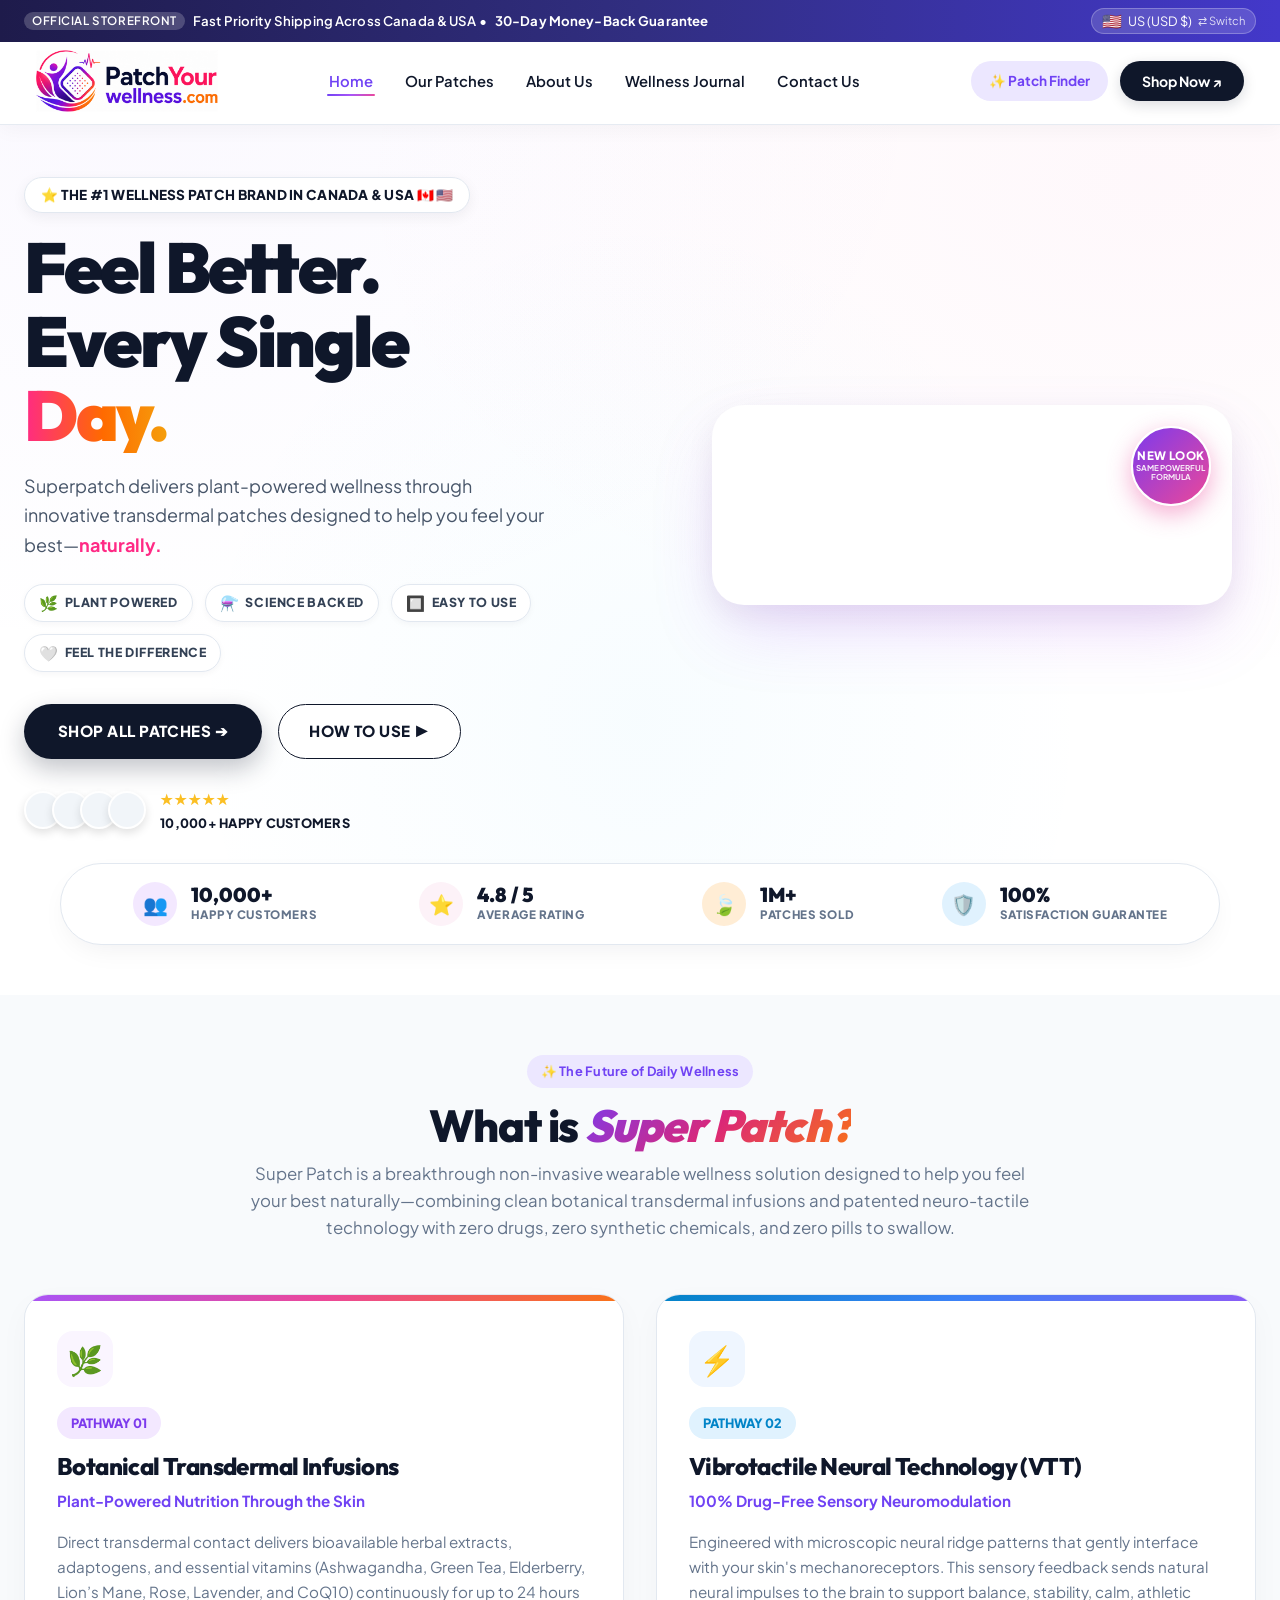
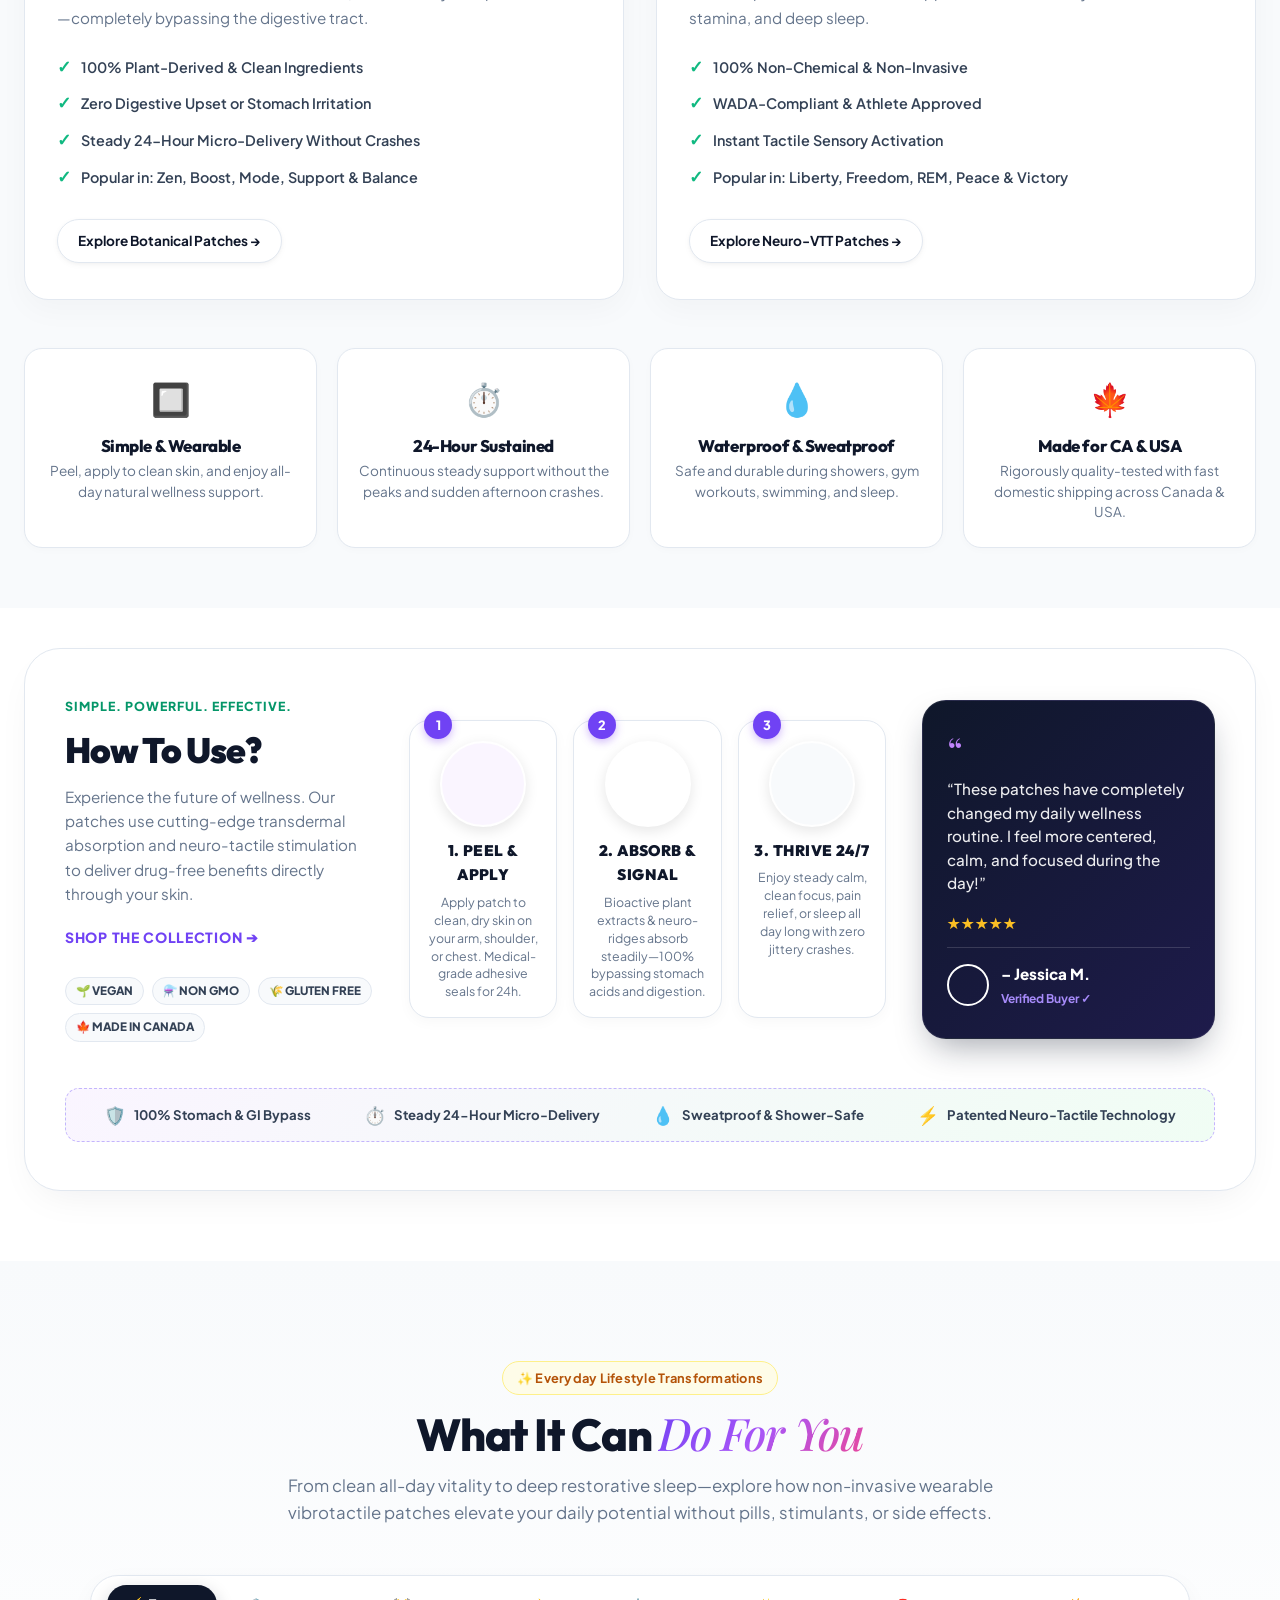
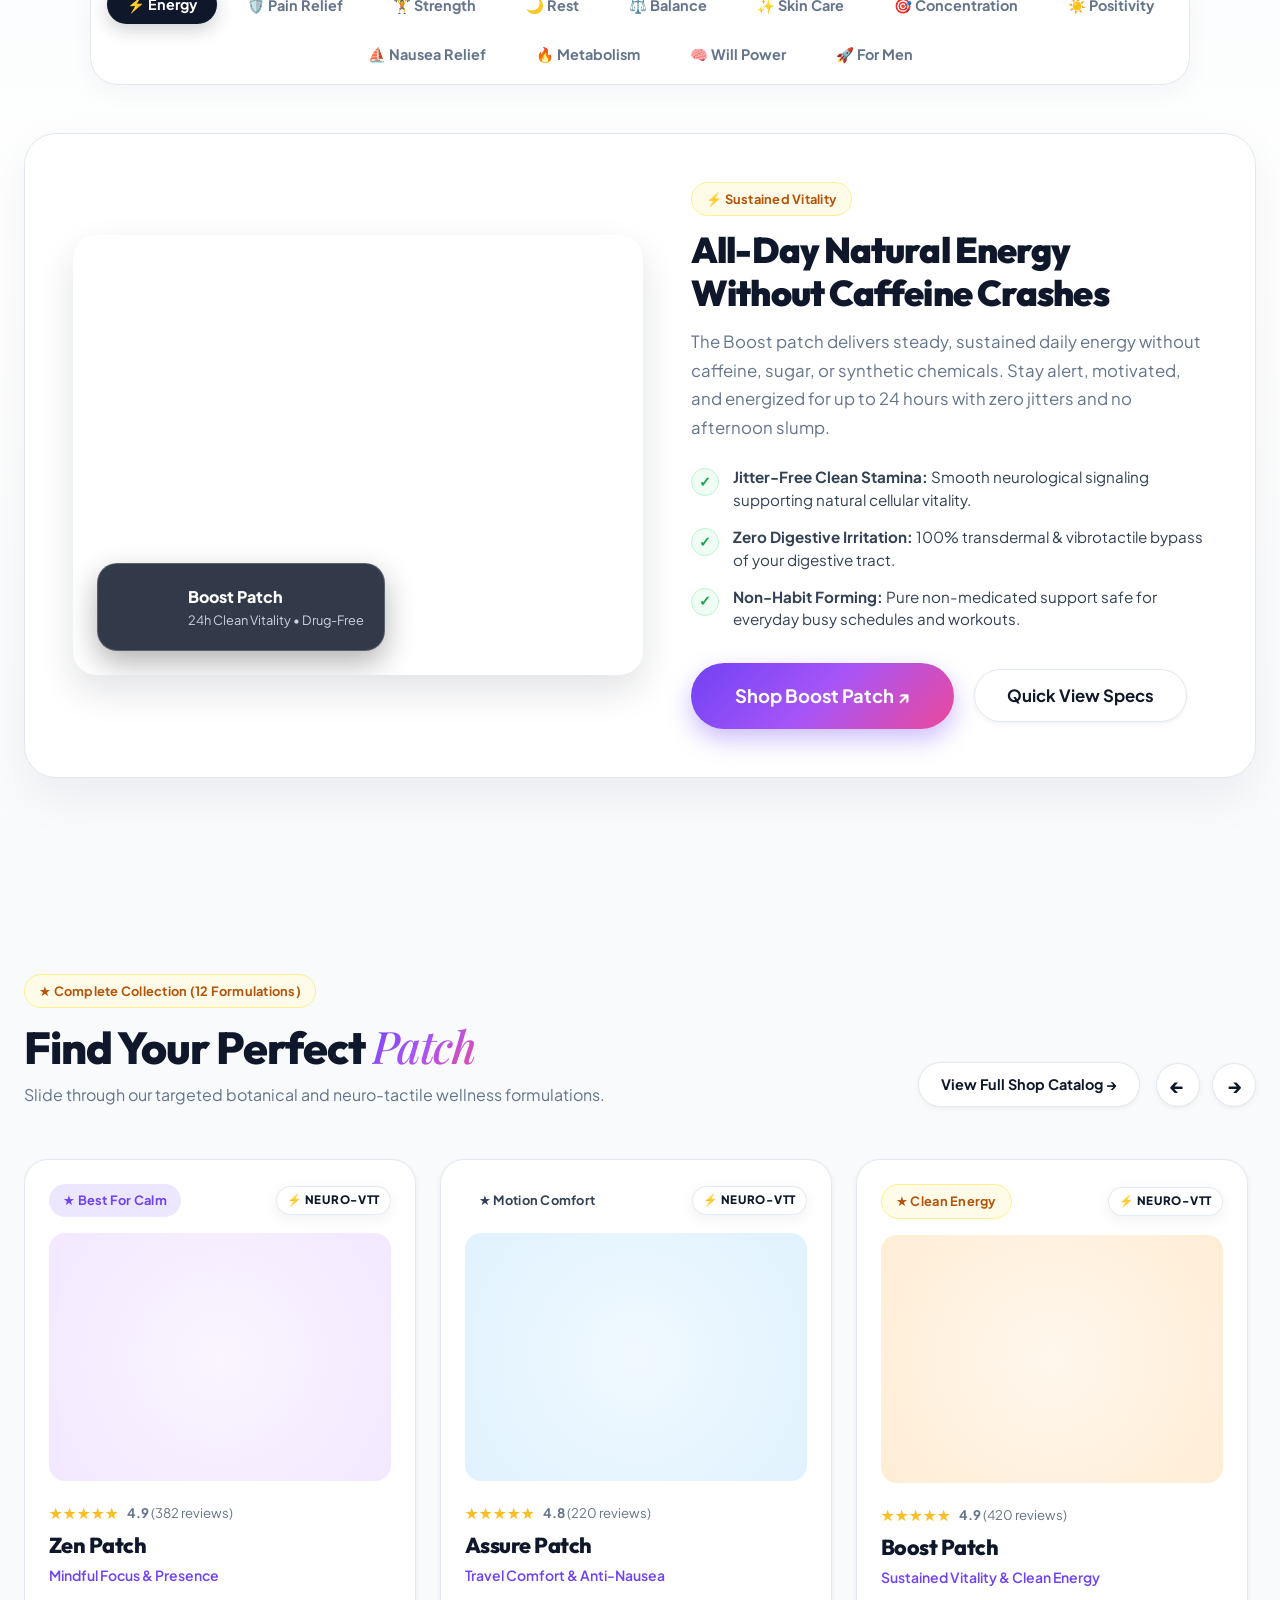
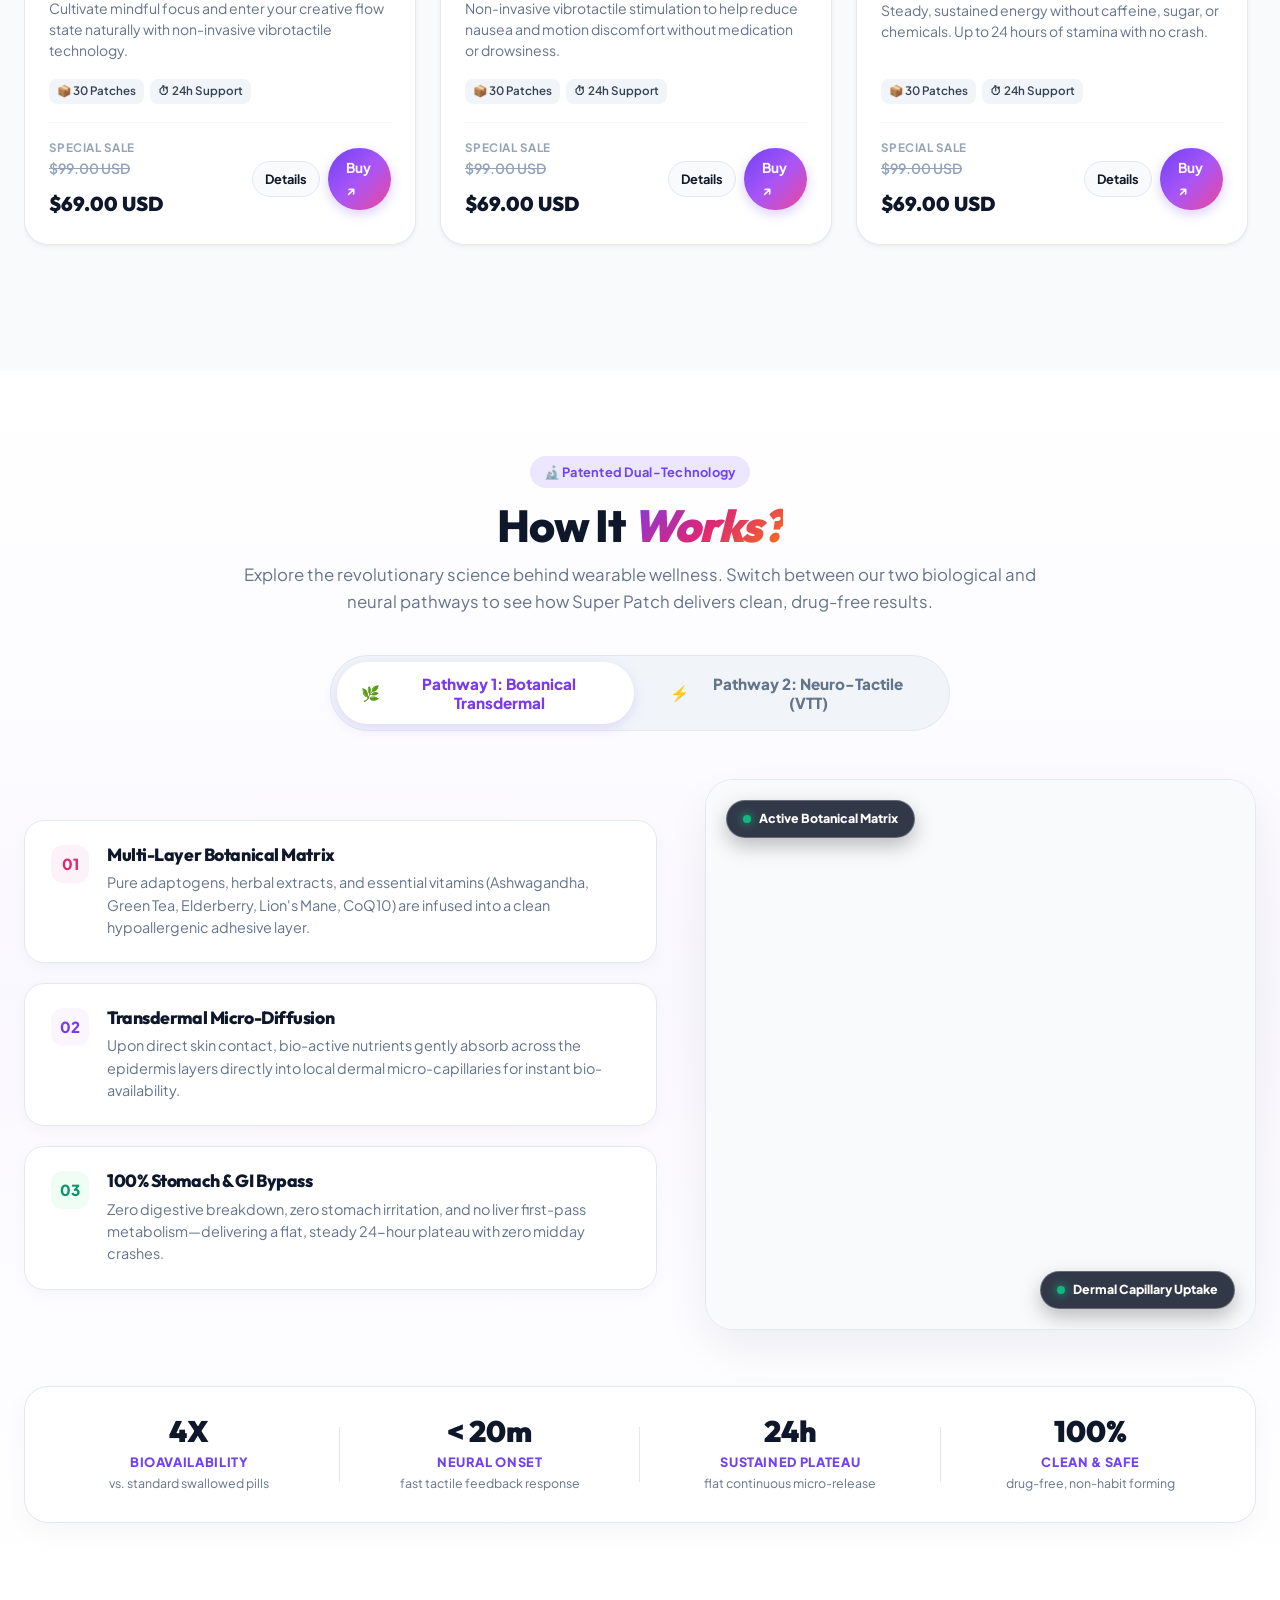
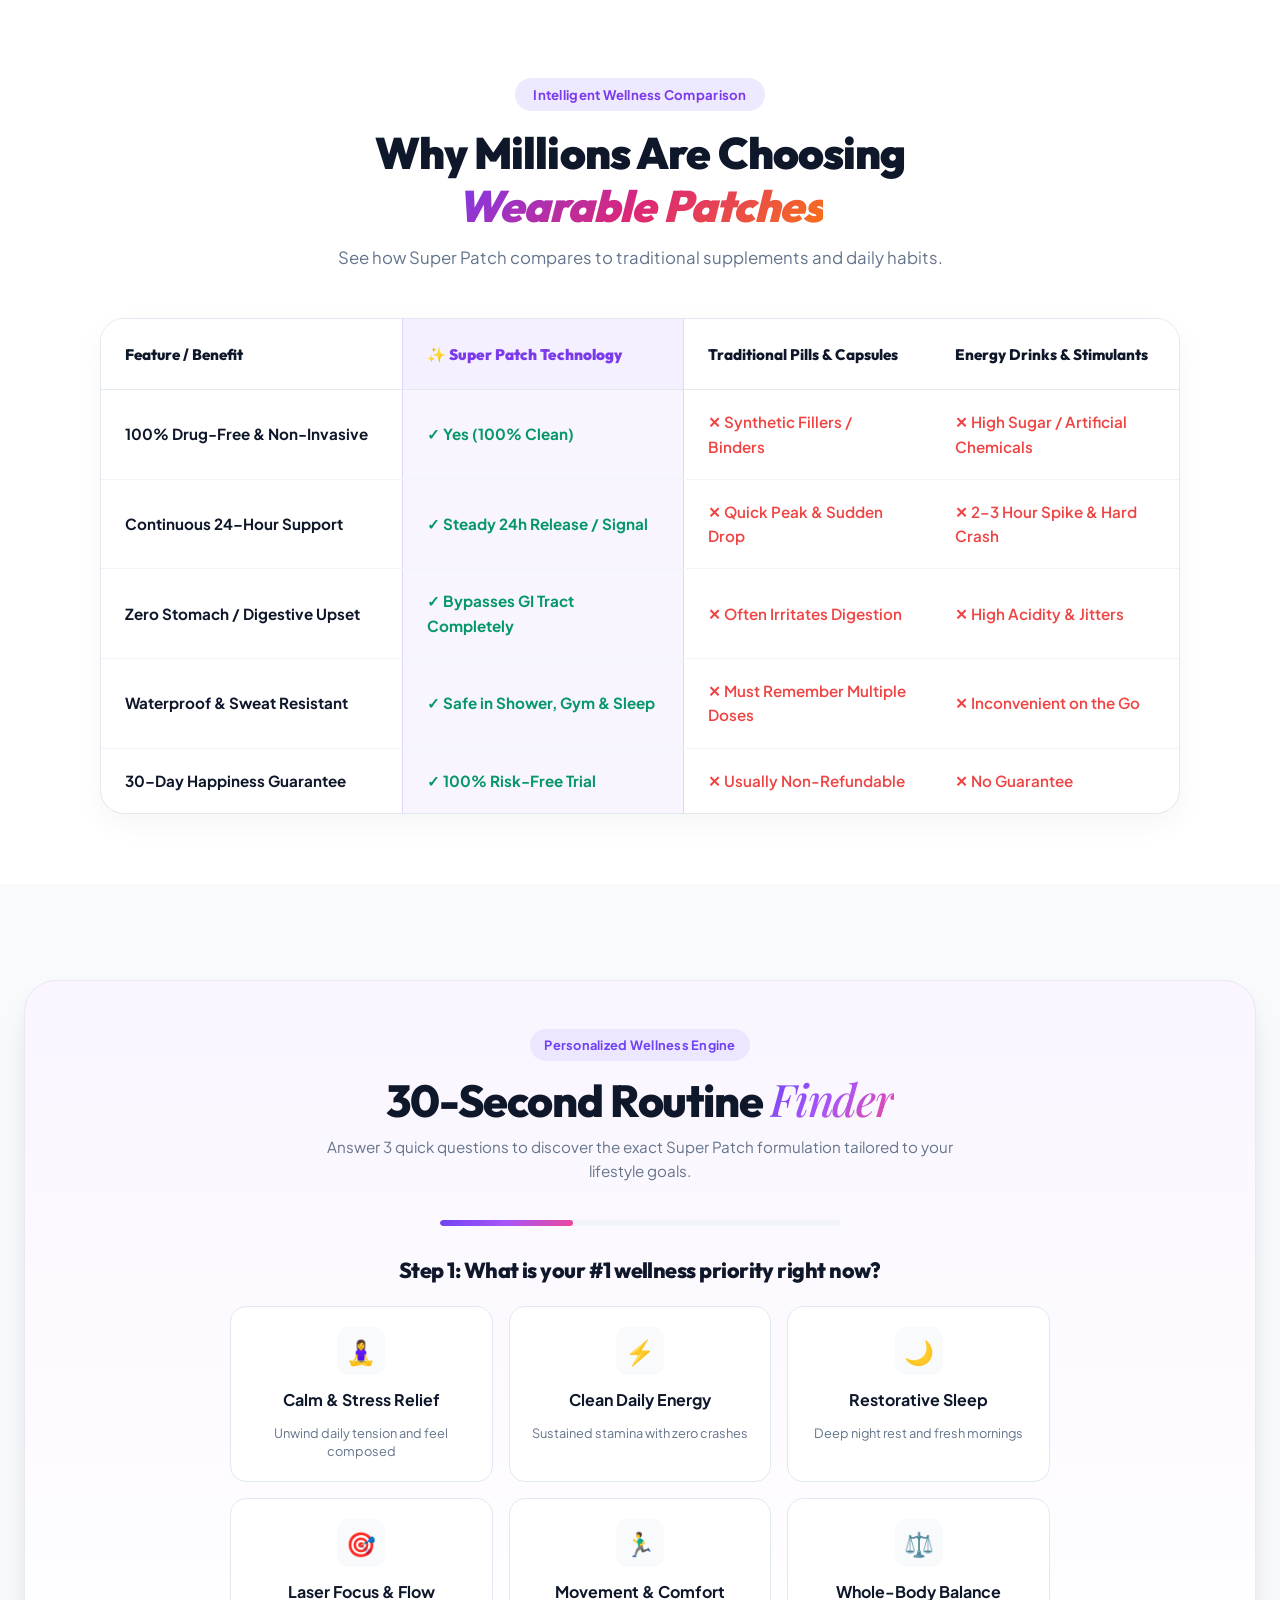
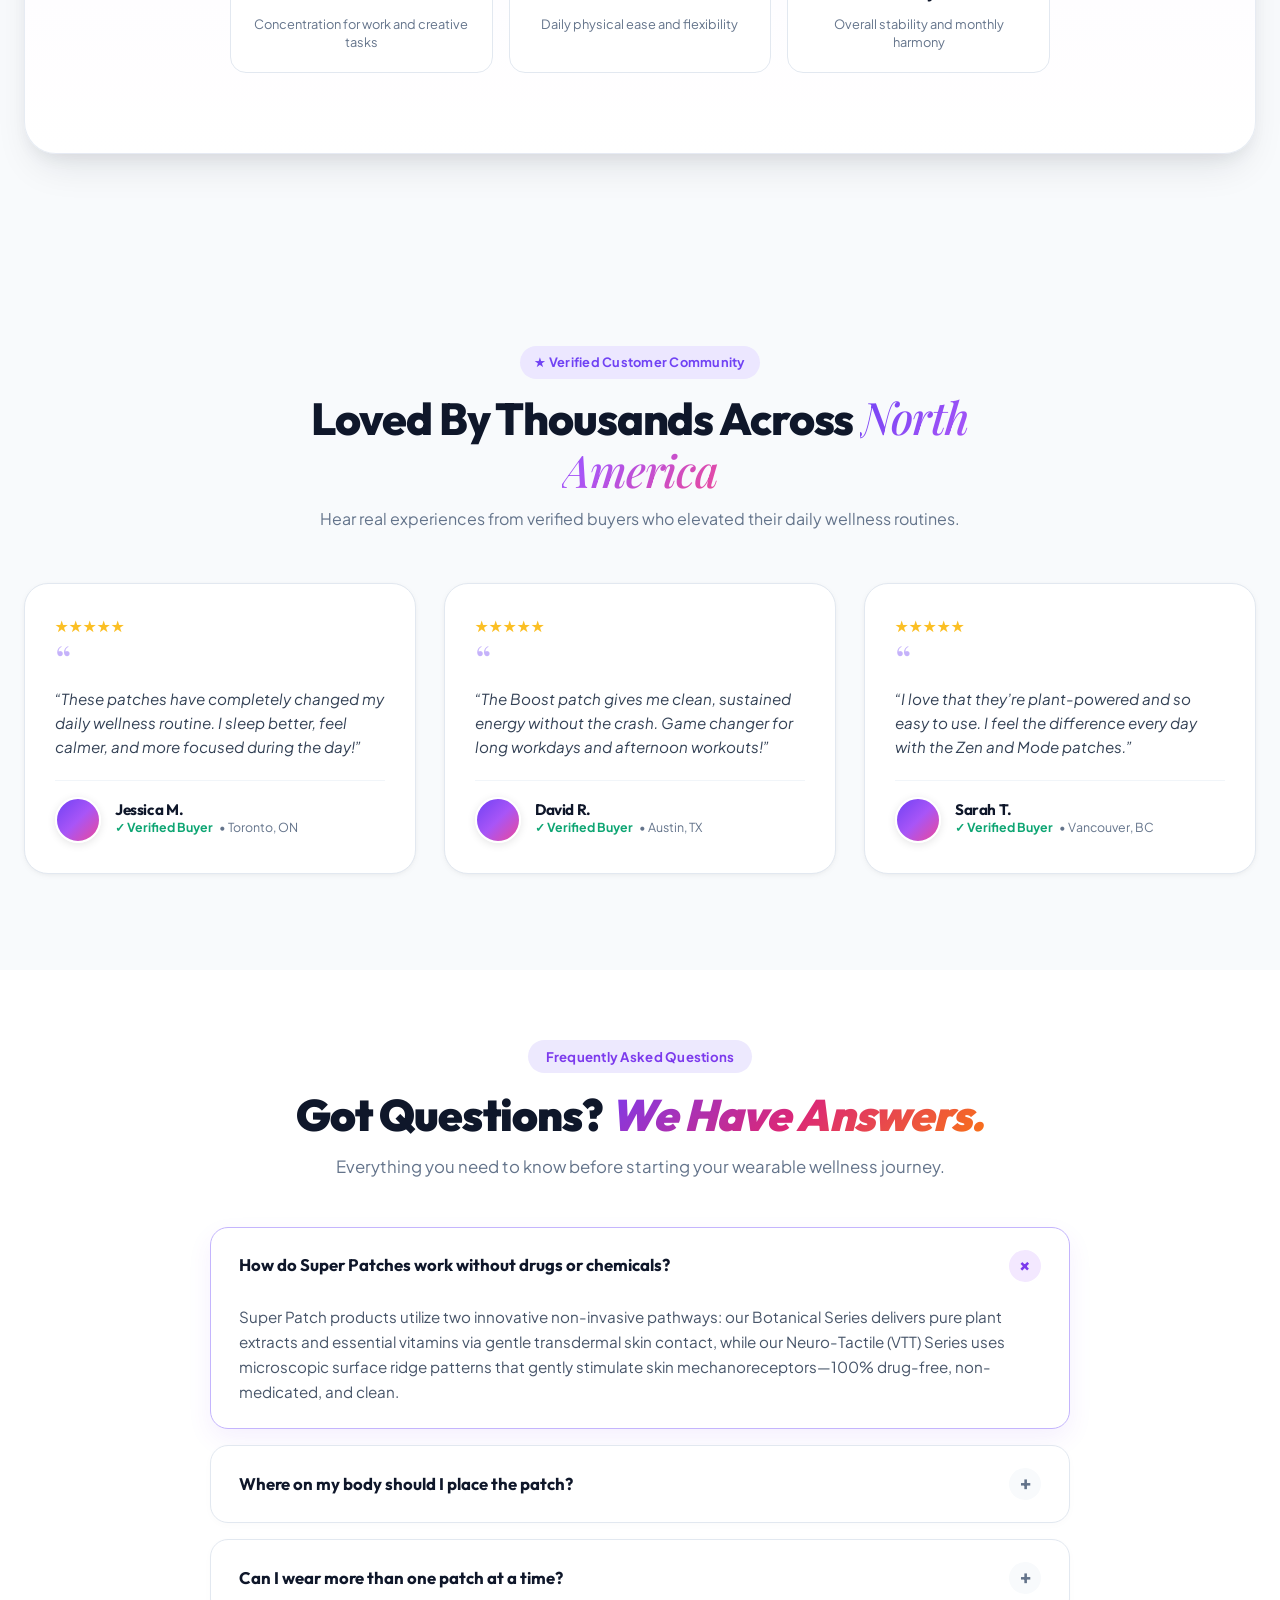
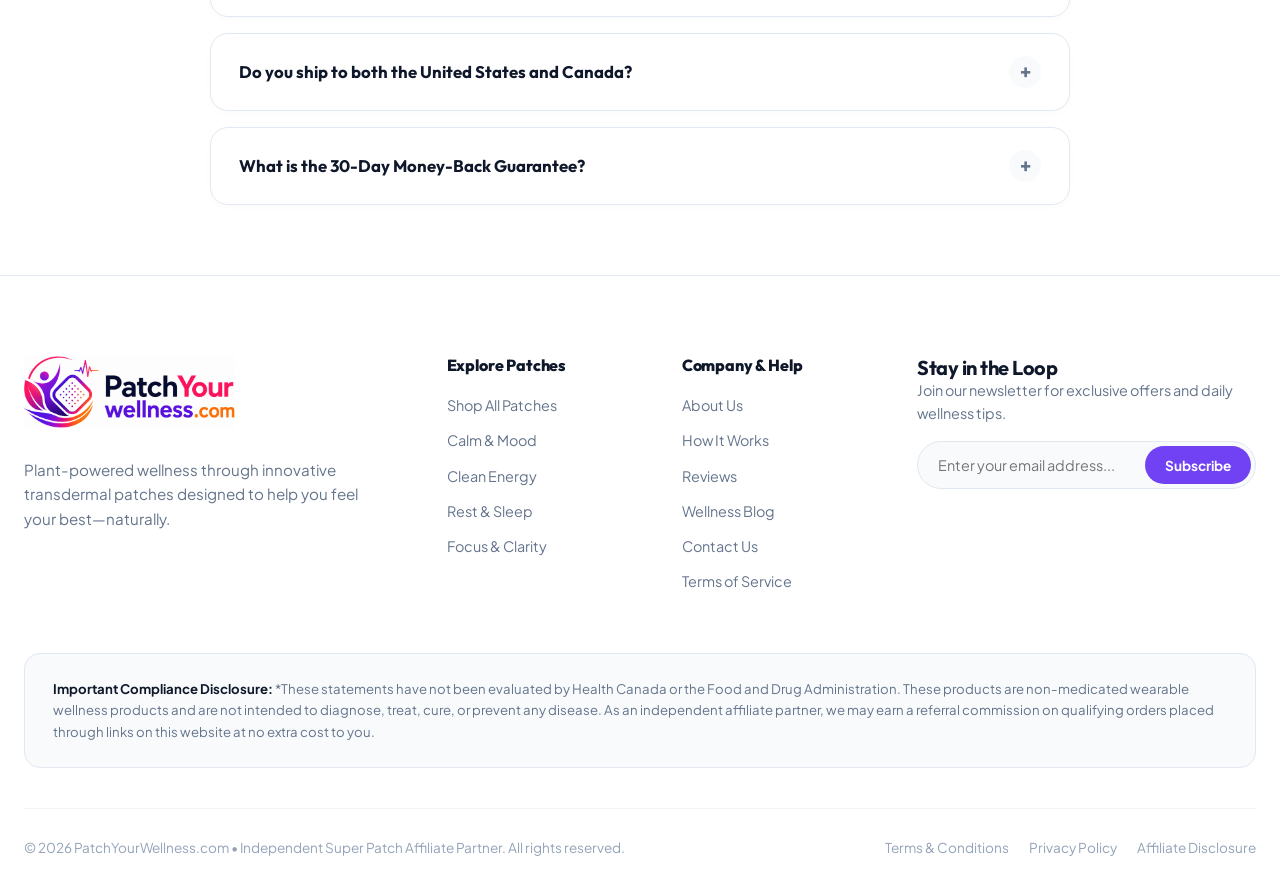
==== index.html @ caa1bd24 "Initial commit: PatchYourWellness.com storefront and pages" ====
<!DOCTYPE html>
<html lang="en">
<head>
  <meta charset="UTF-8">
  <meta name="viewport" content="width=device-width, initial-scale=1.0">
  <title>PatchYourWellness.com | Non-Invasive Wearable Wellness Patches (USA & Canada)</title>
  <meta name="description" content="Discover 100% drug-free, vibrotactile wearable wellness patches designed for natural calm, focus, restorative sleep, pain comfort, balance, and clean energy. Fast shipping across Canada & the USA.">
  <meta name="keywords" content="PatchYourWellness, Super Patch, wearable wellness patches, vibrotactile technology, non-invasive wellness, clean energy patches, sleep patches, stress relief patches, USA Canada wellness">
  <meta name="robots" content="index, follow, max-image-preview:large, max-snippet:-1, max-video-preview:-1">
  <link rel="canonical" href="https://patchyourwellness.com/">

  <!-- Open Graph / Facebook -->
  <meta property="og:locale" content="en_US">
  <meta property="og:type" content="website">
  <meta property="og:title" content="PatchYourWellness.com | Non-Invasive Wearable Wellness Patches">
  <meta property="og:description" content="Discover 100% drug-free, vibrotactile wearable wellness patches designed for natural calm, focus, restorative sleep, pain comfort, balance, and clean energy.">
  <meta property="og:url" content="https://patchyourwellness.com/">
  <meta property="og:site_name" content="PatchYourWellness.com">
  <meta property="og:image" content="https://patchyourwellness.com/images/hero-zen-patch.jpg">
  <meta property="og:image:width" content="1200">
  <meta property="og:image:height" content="630">
  <meta property="og:image:alt" content="PatchYourWellness.com Wearable Wellness Innovation">

  <!-- Twitter Card -->
  <meta name="twitter:card" content="summary_large_image">
  <meta name="twitter:title" content="PatchYourWellness.com | Clean Wearable Wellness Solutions">
  <meta name="twitter:description" content="Experience drug-free, non-invasive vibrotactile wellness patches for calm, focus, sleep, stamina, and whole-body balance.">
  <meta name="twitter:image" content="https://patchyourwellness.com/images/hero-zen-patch.jpg">

  <!-- Schema.org JSON-LD Structured Data -->
  <script type="application/ld+json">
  {
    "@context": "https://schema.org",
    "@graph": [
      {
        "@type": "Organization",
        "@id": "https://patchyourwellness.com/#organization",
        "name": "PatchYourWellness.com",
        "url": "https://patchyourwellness.com/",
        "logo": "https://patchyourwellness.com/images/logo.png",
        "description": "Authorized independent affiliate platform providing 100% drug-free, non-invasive wearable wellness patch technology across the USA and Canada.",
        "contactPoint": {
          "@type": "ContactPoint",
          "email": "ehabshalayel@gmail.com",
          "contactType": "Customer Support",
          "areaServed": ["US", "CA"],
          "availableLanguage": "English"
        }
      },
      {
        "@type": "WebSite",
        "@id": "https://patchyourwellness.com/#website",
        "url": "https://patchyourwellness.com/",
        "name": "PatchYourWellness.com",
        "publisher": {
          "@id": "https://patchyourwellness.com/#organization"
        },
        "description": "Non-invasive vibrotactile wearable wellness solutions for daily energy, focus, sleep, and physical comfort."
      }
    ]
  }
  </script>

  <!-- Google Fonts Preconnect & Optimized Loading -->
  <link rel="preconnect" href="https://fonts.googleapis.com">
  <link rel="preconnect" href="https://fonts.gstatic.com" crossorigin>
  <link rel="stylesheet" href="https://fonts.googleapis.com/css2?family=Outfit:wght@300;400;500;600;700;800;900&family=Plus+Jakarta+Sans:ital,wght@0,300;0,400;0,500;0,600;0,700;0,800;1,400;1,500&family=Playfair+Display:ital,wght@0,600;1,500;1,600&display=swap">

  <!-- Preload Critical LCP Assets -->
  <link rel="preload" as="image" href="images/hero-zen-patch.jpg" fetchpriority="high">
  <link rel="preload" as="image" href="images/logo.png">

  <!-- Stylesheets -->
  <link rel="stylesheet" href="css/main.css">
  <link rel="stylesheet" href="css/components.css">
  <link rel="stylesheet" href="css/pages.css">

  <!-- Favicon & App Icons -->
  <link rel="icon" type="image/png" sizes="32x32" href="favicon-32x32.png">
  <link rel="icon" type="image/png" sizes="512x512" href="favicon.png">
  <link rel="apple-touch-icon" sizes="180x180" href="apple-touch-icon.png">
  <link rel="shortcut icon" href="favicon.ico">
</head>
<body>

  <!-- Top Announcement & Region Currency Bar -->
  <div class="top-bar">
    <div class="container top-bar-inner">
      <div class="top-bar-message">
        <span class="top-bar-badge">Official Storefront</span>
        <span class="top-bar-desktop-text">Fast Priority Shipping Across Canada & USA • </span>
        <span class="top-bar-guarantee-text">30-Day Money-Back Guarantee</span>
      </div>
      <div class="top-bar-controls">
        <button class="region-currency-toggle" title="Switch between USA (USD) and Canada (CAD)">
          <span class="region-flag">🇺🇸</span>
          <span class="region-text">US (USD $)</span>
          <span style="font-size: 0.7rem; opacity: 0.8;">⇄ Switch</span>
        </button>
      </div>
    </div>
  </div>

  <!-- Main Site Navigation Header -->
  <header class="site-header">
    <div class="container">
      <div class="nav-container">
        <a href="/" class="brand-logo" aria-label="PatchYourWellness Home">
          <img src="images/logo.png" alt="PatchYourWellness.com" class="brand-logo-img">
        </a>

        <nav class="nav-menu">
          <a href="/" class="nav-link active">Home</a>
          <a href="shop.html" class="nav-link">Our Patches</a>
          <a href="about.html" class="nav-link">About Us</a>
          <a href="blog.html" class="nav-link">Wellness Journal</a>
          <a href="contact.html" class="nav-link">Contact Us</a>
        </nav>

        <div class="nav-actions">
          <a href="#routine-finder" class="btn-quiz-shortcut">✨ Patch Finder</a>
          <a href="https://ca.superpatch.com/?rsu=zenwellness" target="_blank" rel="noopener noreferrer" class="btn-nav-cta">Shop Now ↗</a>
          <button class="mobile-toggle" aria-label="Open mobile menu">☰</button>
        </div>
      </div>
    </div>
  </header>

  <!-- Mobile Navigation Overlay -->
  <div class="mobile-menu">
    <div class="mobile-menu-header">
      <a href="/" class="brand-logo" aria-label="PatchYourWellness Home">
        <img src="images/logo.png" alt="PatchYourWellness.com" class="brand-logo-img">
      </a>
      <button class="mobile-menu-close" style="background:none; font-size:1.8rem; cursor:pointer;">✕</button>
    </div>
    <div class="mobile-nav-links">
      <a href="/">Home</a>
      <a href="shop.html">Our Patches</a>
      <a href="about.html">About Us</a>
      <a href="blog.html">Wellness Journal</a>
      <a href="contact.html">Contact Us</a>
      <a href="#routine-finder" class="mobile-patch-finder-link">✨ Patch Finder</a>
    </div>
    <a href="https://ca.superpatch.com/?rsu=zenwellness" target="_blank" rel="noopener noreferrer" class="btn btn-primary" style="width:100%; margin-top:auto;">
      Visit Official Store ↗
    </a>
  </div>

  <!-- Hero Section (Matching Master Inspiration Layout) -->
  <section class="section-hero" style="padding-top: 135px; padding-bottom: 50px;">
    <div class="container">
      <div class="hero-wrapper-inspiration">
        
        <!-- Left Hero Content Column -->
        <div class="hero-left-content">
          <div class="hero-flag-badge">
            <span>⭐ THE #1 WELLNESS PATCH BRAND IN CANADA & USA 🇨🇦 🇺🇸</span>
          </div>

          <h1 class="hero-title-inspiration">
            Feel Better.<br>
            Every Single<br>
            <span class="hero-title-day">Day.</span>
          </h1>

          <p class="hero-subtitle-inspiration">
            Superpatch delivers plant-powered wellness through innovative transdermal patches designed to help you feel your best—<span class="highlight-naturally">naturally.</span>
          </p>

          <!-- 4 Feature Pills Row -->
          <div class="hero-feature-pills-row">
            <div class="hero-feature-pill">
              <span class="hero-feature-pill-icon">🌿</span> Plant Powered
            </div>
            <div class="hero-feature-pill">
              <span class="hero-feature-pill-icon">⚗️</span> Science Backed
            </div>
            <div class="hero-feature-pill">
              <span class="hero-feature-pill-icon">🔲</span> Easy to Use
            </div>
            <div class="hero-feature-pill">
              <span class="hero-feature-pill-icon">🤍</span> Feel the Difference
            </div>
          </div>

          <!-- Hero Buttons -->
          <div class="hero-btn-row">
            <a href="https://ca.superpatch.com/?rsu=zenwellness" target="_blank" rel="noopener noreferrer" class="btn-hero-black">
              SHOP ALL PATCHES ➔
            </a>
            <a href="#how-it-works" class="btn-hero-outline">
              HOW TO USE ▶
            </a>
          </div>

          <!-- Social Proof Rating -->
          <div class="hero-social-proof-row">
            <div class="customer-avatars-group">
              <div class="customer-avatar-circle" title="Verified Customer Review">
                <img src="images/avatars/avatar-1.jpg" alt="Verified Customer">
              </div>
              <div class="customer-avatar-circle" title="Verified Customer Review">
                <img src="images/avatars/avatar-2.jpg" alt="Verified Customer">
              </div>
              <div class="customer-avatar-circle" title="Verified Customer Review">
                <img src="images/avatars/avatar-3.jpg" alt="Verified Customer">
              </div>
              <div class="customer-avatar-circle" title="Verified Customer Review">
                <img src="images/avatars/avatar-4.jpg" alt="Verified Customer">
              </div>
            </div>
            <div style="display: flex; flex-direction: column; gap: 2px;">
              <div class="star-rating" style="font-size: 0.95rem;">★★★★★</div>
              <span class="hero-rating-text">10,000+ HAPPY CUSTOMERS</span>
            </div>
          </div>
        </div>

        <!-- Right Hero 3D Photography Showcase -->
        <div class="hero-right-stage">
          <div class="hero-stage-backdrop">
            <div class="badge-new-look">
              <span class="badge-new-look-title">NEW LOOK</span>
              <span class="badge-new-look-sub">SAME POWERFUL FORMULA</span>
            </div>
            <img src="images/hero-zen-patch.jpg" alt="Super Patch Zen Mood Botanical Wellness Patch" class="hero-product-img" loading="eager">
          </div>
        </div>

      </div>

      <!-- 4-Pill Metrics Bar -->
      <div class="metrics-bar-inspiration">
        <div class="metric-card-box">
          <div class="metric-circle-icon" style="background: #f3e8ff; color: #9333ea;">👥</div>
          <div class="metric-details-text">
            <span class="metric-details-val">10,000+</span>
            <span class="metric-details-lbl">Happy Customers</span>
          </div>
        </div>

        <div class="metric-card-box">
          <div class="metric-circle-icon" style="background: #fdf2f8; color: #db2777;">⭐</div>
          <div class="metric-details-text">
            <span class="metric-details-val">4.8 / 5</span>
            <span class="metric-details-lbl">Average Rating</span>
          </div>
        </div>

        <div class="metric-card-box">
          <div class="metric-circle-icon" style="background: #ffedd5; color: #ea580c;">🍃</div>
          <div class="metric-details-text">
            <span class="metric-details-val">1M+</span>
            <span class="metric-details-lbl">Patches Sold</span>
          </div>
        </div>

        <div class="metric-card-box">
          <div class="metric-circle-icon" style="background: #e0f2fe; color: #0284c7;">🛡️</div>
          <div class="metric-details-text">
            <span class="metric-details-val">100%</span>
            <span class="metric-details-lbl">Satisfaction Guarantee</span>
          </div>
        </div>
      </div>

    </div>
  </section>

  <!-- Section: What Is Super Patch? -->
  <section class="section" style="background: var(--bg-secondary); padding-top: 60px; padding-bottom: 60px;">
    <div class="container">
      
      <div class="what-superpatch-header">
        <span class="badge badge-purple" style="margin-bottom: 12px;">✨ The Future of Daily Wellness</span>
        <h2>What is <span class="what-heading-accent">Super Patch?</span></h2>
        <p style="color: var(--text-muted); font-size: 1.05rem; margin-top: 10px; line-height: 1.6;">
          Super Patch is a breakthrough non-invasive wearable wellness solution designed to help you feel your best naturally—combining clean botanical transdermal infusions and patented neuro-tactile technology with zero drugs, zero synthetic chemicals, and zero pills to swallow.
        </p>
      </div>

      <!-- 2-Technology Architecture Cards -->
      <div class="what-dual-grid">
        
        <!-- Technology 1: Botanical Series -->
        <div class="what-tech-card" style="--tech-accent-grad: linear-gradient(135deg, #a855f7 0%, #ec4899 50%, #f97316 100%);">
          <div class="what-tech-icon-badge" style="--tech-badge-bg: #faf5ff;">🌿</div>
          <span class="what-pill-tag" style="--pill-bg: #f3e8ff; --pill-color: #7c3aed; margin-bottom: 14px;">PATHWAY 01</span>
          <h3 class="what-tech-title">Botanical Transdermal Infusions</h3>
          <div class="what-tech-sub">Plant-Powered Nutrition Through the Skin</div>
          <p class="what-tech-desc">
            Direct transdermal contact delivers bioavailable herbal extracts, adaptogens, and essential vitamins (Ashwagandha, Green Tea, Elderberry, Lion’s Mane, Rose, Lavender, and CoQ10) continuously for up to 24 hours—completely bypassing the digestive tract.
          </p>
          <div class="what-feature-list">
            <div class="what-feature-item"><span class="what-feature-check">✓</span> 100% Plant-Derived & Clean Ingredients</div>
            <div class="what-feature-item"><span class="what-feature-check">✓</span> Zero Digestive Upset or Stomach Irritation</div>
            <div class="what-feature-item"><span class="what-feature-check">✓</span> Steady 24-Hour Micro-Delivery Without Crashes</div>
            <div class="what-feature-item"><span class="what-feature-check">✓</span> Popular in: Zen, Boost, Mode, Support & Balance</div>
          </div>
          <a href="shop.html" class="btn btn-secondary" style="font-size: 0.85rem; padding: 10px 20px; width: fit-content;">
            Explore Botanical Patches →
          </a>
        </div>

        <!-- Technology 2: Neuro-Tactile VTT Series -->
        <div class="what-tech-card" style="--tech-accent-grad: linear-gradient(135deg, #0284c7 0%, #3b82f6 50%, #8b5cf6 100%);">
          <div class="what-tech-icon-badge" style="--tech-badge-bg: #eff6ff;">⚡</div>
          <span class="what-pill-tag" style="--pill-bg: #e0f2fe; --pill-color: #0284c7; margin-bottom: 14px;">PATHWAY 02</span>
          <h3 class="what-tech-title">Vibrotactile Neural Technology (VTT)</h3>
          <div class="what-tech-sub">100% Drug-Free Sensory Neuromodulation</div>
          <p class="what-tech-desc">
            Engineered with microscopic neural ridge patterns that gently interface with your skin's mechanoreceptors. This sensory feedback sends natural neural impulses to the brain to support balance, stability, calm, athletic stamina, and deep sleep.
          </p>
          <div class="what-feature-list">
            <div class="what-feature-item"><span class="what-feature-check">✓</span> 100% Non-Chemical & Non-Invasive</div>
            <div class="what-feature-item"><span class="what-feature-check">✓</span> WADA-Compliant & Athlete Approved</div>
            <div class="what-feature-item"><span class="what-feature-check">✓</span> Instant Tactile Sensory Activation</div>
            <div class="what-feature-item"><span class="what-feature-check">✓</span> Popular in: Liberty, Freedom, REM, Peace & Victory</div>
          </div>
          <a href="shop.html" class="btn btn-secondary" style="font-size: 0.85rem; padding: 10px 20px; width: fit-content;">
            Explore Neuro-VTT Patches →
          </a>
        </div>

      </div>

      <!-- 4 Core Pillars of Super Patch -->
      <div class="what-pillars-grid">
        <div class="what-pillar-box">
          <div class="what-pillar-icon">🔲</div>
          <h4 class="what-pillar-title">Simple & Wearable</h4>
          <p class="what-pillar-desc">Peel, apply to clean skin, and enjoy all-day natural wellness support.</p>
        </div>
        <div class="what-pillar-box">
          <div class="what-pillar-icon">⏱️</div>
          <h4 class="what-pillar-title">24-Hour Sustained</h4>
          <p class="what-pillar-desc">Continuous steady support without the peaks and sudden afternoon crashes.</p>
        </div>
        <div class="what-pillar-box">
          <div class="what-pillar-icon">💧</div>
          <h4 class="what-pillar-title">Waterproof & Sweatproof</h4>
          <p class="what-pillar-desc">Safe and durable during showers, gym workouts, swimming, and sleep.</p>
        </div>
        <div class="what-pillar-box">
          <div class="what-pillar-icon">🍁</div>
          <h4 class="what-pillar-title">Made for CA & USA</h4>
          <p class="what-pillar-desc">Rigorously quality-tested with fast domestic shipping across Canada & USA.</p>
        </div>
      </div>

    </div>
  </section>

  <!-- Section: How To Use? -->
  <section id="how-to-use" class="section" style="padding-top: 40px; padding-bottom: 70px;">
    <div class="container">
      <div class="wellness-made-easy-container">
        <div class="wellness-easy-grid">
          
          <!-- Column 1: Intro -->
          <div class="wellness-easy-intro">
            <span class="wellness-tag-green">SIMPLE. POWERFUL. EFFECTIVE.</span>
            <h2 class="wellness-easy-title">How To Use?</h2>
            <p class="wellness-easy-desc">
              Experience the future of wellness. Our patches use cutting-edge transdermal absorption and neuro-tactile stimulation to deliver drug-free benefits directly through your skin.
            </p>
            <a href="https://ca.superpatch.com/?rsu=zenwellness" target="_blank" rel="noopener noreferrer" class="wellness-link-arrow">
              SHOP THE COLLECTION ➔
            </a>
            <div class="wellness-cert-pills">
              <span class="cert-pill-item">🌱 VEGAN</span>
              <span class="cert-pill-item">⚗️ NON GMO</span>
              <span class="cert-pill-item">🌾 GLUTEN FREE</span>
              <span class="cert-pill-item">🍁 MADE IN CANADA</span>
            </div>
          </div>

          <!-- Column 2: 3-Step Illustrated Flow -->
          <div class="three-step-flow-visual">

            <!-- Step 1 -->
            <div class="step-flow-col">
              <div class="step-flow-badge-num">1</div>
              <div class="step-flow-circle-img" style="background: #faf5ff;">
                <img src="images/products/zen-patch.webp" alt="Peel and Apply Super Patch" style="width: 75%; height: auto; object-fit: contain; filter: drop-shadow(0 4px 6px rgba(0,0,0,0.15));">
              </div>
              <div class="step-flow-title">1. PEEL & APPLY</div>
              <p class="step-flow-desc">Apply patch to clean, dry skin on your arm, shoulder, or chest. Medical-grade adhesive seals for 24h.</p>
            </div>

            <!-- Step 2 -->
            <div class="step-flow-col">
              <div class="step-flow-badge-num">2</div>
              <div class="step-flow-circle-img" style="background: #ffffff;">
                <img src="images/transdermal-diagram.jpg" alt="Transdermal Bioavailability Matrix Diagram">
              </div>
              <div class="step-flow-title">2. ABSORB & SIGNAL</div>
              <p class="step-flow-desc">Bioactive plant extracts & neuro-ridges absorb steadily—100% bypassing stomach acids and digestion.</p>
            </div>

            <!-- Step 3 -->
            <div class="step-flow-col">
              <div class="step-flow-badge-num">3</div>
              <div class="step-flow-circle-img">
                <img src="images/lifestyle-woman.jpg" alt="Woman feeling refreshed and revitalized with Super Patch">
              </div>
              <div class="step-flow-title">3. THRIVE 24/7</div>
              <p class="step-flow-desc">Enjoy steady calm, clean focus, pain relief, or sleep all day long with zero jittery crashes.</p>
            </div>
          </div>

          <!-- Column 3: Dark Quote Card -->
          <div class="wellness-quote-card">
            <div class="wellness-quote-mark">“</div>
            <p class="wellness-quote-text">
              “These patches have completely changed my daily wellness routine. I feel more centered, calm, and focused during the day!”
            </p>
            <div class="star-rating" style="font-size: 0.95rem; margin-bottom: 12px;">★★★★★</div>
            <div class="wellness-quote-author-row">
              <div class="wellness-quote-avatar">
                <img src="images/avatars/avatar-1.jpg" alt="Jessica M.">
              </div>
              <div class="wellness-quote-author">
                <strong>– Jessica M.</strong>
                <span style="font-size: 0.75rem; color: #a78bfa;">Verified Buyer ✓</span>
              </div>
            </div>
          </div>

          <!-- Bioavailability Insight Bar -->
          <div class="how-bioavailability-callout">
            <div class="how-callout-point">
              <span>🛡️</span> 100% Stomach & GI Bypass
            </div>
            <div class="how-callout-point">
              <span>⏱️</span> Steady 24-Hour Micro-Delivery
            </div>
            <div class="how-callout-point">
              <span>💧</span> Sweatproof & Shower-Safe
            </div>
            <div class="how-callout-point">
              <span>⚡</span> Patented Neuro-Tactile Technology
            </div>
          </div>

        </div>
      </div>
    </div>
  </section>

  <!-- Dedicated Section: What It Can Do? (Interactive Tabbed Lifestyle Experience) -->
  <section id="what-it-can-do" class="what-section">
    <div class="container">
      
      <div class="what-header">
        <span class="badge badge-gold" style="margin-bottom: 12px;">✨ Everyday Lifestyle Transformations</span>
        <h2>What It Can <span class="editorial-italic">Do For You</span></h2>
        <p style="color: var(--text-muted); font-size: 1.05rem; margin-top: 12px; line-height: 1.6;">
          From clean all-day vitality to deep restorative sleep—explore how non-invasive wearable vibrotactile patches elevate your daily potential without pills, stimulants, or side effects.
        </p>
      </div>

      <!-- Tab Buttons Navigation (12 Lifestyle Categories) -->
      <div class="what-tabs-wrapper">
        <div class="what-tabs-nav" id="what-tabs-nav">
          <button class="what-tab-btn active" data-target="what-energy">⚡ Energy</button>
          <button class="what-tab-btn" data-target="what-pain-relief">🛡️ Pain Relief</button>
          <button class="what-tab-btn" data-target="what-strength">🏋️ Strength</button>
          <button class="what-tab-btn" data-target="what-rest">🌙 Rest</button>
          <button class="what-tab-btn" data-target="what-balance">⚖️ Balance</button>
          <button class="what-tab-btn" data-target="what-skin-care">✨ Skin Care</button>
          <button class="what-tab-btn" data-target="what-concentration">🎯 Concentration</button>
          <button class="what-tab-btn" data-target="what-positivity">☀️ Positivity</button>
          <button class="what-tab-btn" data-target="what-nausea-relief">⛵ Nausea Relief</button>
          <button class="what-tab-btn" data-target="what-metabolism">🔥 Metabolism</button>
          <button class="what-tab-btn" data-target="what-will-power">🧠 Will Power</button>
          <button class="what-tab-btn" data-target="what-for-men">🚀 For Men</button>
        </div>
      </div>

      <!-- Panel 1: Energy (Boost Patch) -->
      <div class="what-tab-panel active" id="what-energy">
        <div class="what-visual-container">
          <img src="images/lifestyle/lifestyle-energy.jpg?v=3" alt="All-Day Clean Energy with Model Wearing Boost Patch" class="what-main-img" loading="lazy">
          <div class="what-floating-patch-badge">
            <img src="images/products/boost-patch.webp" alt="Boost Patch">
            <div>
              <div class="what-badge-title">Boost Patch</div>
              <div class="what-badge-sub">24h Clean Vitality • Drug-Free</div>
            </div>
          </div>
        </div>
        <div class="what-content-col">
          <span class="badge badge-gold" style="margin-bottom: 12px; width: fit-content;">⚡ Sustained Vitality</span>
          <h3>All-Day Natural Energy Without Caffeine Crashes</h3>
          <p class="what-lead-desc">
            The Boost patch delivers steady, sustained daily energy without caffeine, sugar, or synthetic chemicals. Stay alert, motivated, and energized for up to 24 hours with zero jitters and no afternoon slump.
          </p>
          <div class="what-benefit-list">
            <div class="what-benefit-item">
              <span class="what-benefit-icon">✓</span>
              <div><strong>Jitter-Free Clean Stamina:</strong> Smooth neurological signaling supporting natural cellular vitality.</div>
            </div>
            <div class="what-benefit-item">
              <span class="what-benefit-icon">✓</span>
              <div><strong>Zero Digestive Irritation:</strong> 100% transdermal & vibrotactile bypass of your digestive tract.</div>
            </div>
            <div class="what-benefit-item">
              <span class="what-benefit-icon">✓</span>
              <div><strong>Non-Habit Forming:</strong> Pure non-medicated support safe for everyday busy schedules and workouts.</div>
            </div>
          </div>
          <div class="what-action-row">
            <a href="https://ca.superpatch.com/?rsu=zenwellness" target="_blank" rel="noopener noreferrer" class="btn btn-primary btn-lg">
              Shop Boost Patch ↗
            </a>
            <button class="btn btn-secondary" onclick="openQuickView('boost')">
              Quick View Specs
            </button>
          </div>
        </div>
      </div>

      <!-- Panel 2: Pain Relief (Freedom Patch) -->
      <div class="what-tab-panel" id="what-pain-relief">
        <div class="what-visual-container">
          <img src="images/lifestyle/lifestyle-pain-relief.jpg?v=3" alt="Targeted Physical Comfort & Pain Relief on Model" class="what-main-img" loading="lazy">
          <div class="what-floating-patch-badge">
            <img src="images/products/freedom-patch.webp" alt="Freedom Patch">
            <div>
              <div class="what-badge-title">Freedom Patch</div>
              <div class="what-badge-sub">Targeted Comfort • Drug-Free</div>
            </div>
          </div>
        </div>
        <div class="what-content-col">
          <span class="badge badge-purple" style="margin-bottom: 12px; width: fit-content;">🛡️ Targeted Comfort & Relief</span>
          <h3>Fast, Drug-Free Relief for Daily Aches & Stiffness</h3>
          <p class="what-lead-desc">
            The Freedom patch supports fast, drug-free comfort for minor aches, muscle tension, and joint stiffness. Apply directly near areas of discomfort to ease tension and get back to moving freely with complete confidence.
          </p>
          <div class="what-benefit-list">
            <div class="what-benefit-item">
              <span class="what-benefit-icon">✓</span>
              <div><strong>Direct Targeted Placement:</strong> Apply directly over shoulders, lower back, knees, or wrists.</div>
            </div>
            <div class="what-benefit-item">
              <span class="what-benefit-icon">✓</span>
              <div><strong>Continuous 24-Hour Ease:</strong> Supports natural sensory pain modulation pathways around the clock.</div>
            </div>
            <div class="what-benefit-item">
              <span class="what-benefit-icon">✓</span>
              <div><strong>No Oral Pain Relievers:</strong> Zero organ strain, gastric discomfort, or medication interactions.</div>
            </div>
          </div>
          <div class="what-action-row">
            <a href="https://ca.superpatch.com/?rsu=zenwellness" target="_blank" rel="noopener noreferrer" class="btn btn-primary btn-lg">
              Shop Freedom Patch ↗
            </a>
            <button class="btn btn-secondary" onclick="openQuickView('freedom')">
              Quick View Specs
            </button>
          </div>
        </div>
      </div>

      <!-- Panel 3: Strength (Victory Patch) -->
      <div class="what-tab-panel" id="what-strength">
        <div class="what-visual-container">
          <img src="images/lifestyle/lifestyle-strength.jpg?v=3" alt="Athletic Strength and Muscle Power on Fitness Model" class="what-main-img" loading="lazy">
          <div class="what-floating-patch-badge">
            <img src="images/products/victory-patch.webp" alt="Victory Patch">
            <div>
              <div class="what-badge-title">Victory Patch</div>
              <div class="what-badge-sub">Strength & Fast Recovery</div>
            </div>
          </div>
        </div>
        <div class="what-content-col">
          <span class="badge badge-gold" style="margin-bottom: 12px; width: fit-content;">🏋️ Peak Athletic Output</span>
          <h3>Explosive Strength, Power & Accelerated Muscle Recovery</h3>
          <p class="what-lead-desc">
            The Victory patch is an athletic performance patch that helps optimize neuromuscular efficiency, boosting strength, power output, speed, and endurance. It supports faster post-training recovery so you can train harder.
          </p>
          <div class="what-benefit-list">
            <div class="what-benefit-item">
              <span class="what-benefit-icon">✓</span>
              <div><strong>Neuromuscular Efficiency:</strong> Calibrates motor unit recruitment for explosive power and agility.</div>
            </div>
            <div class="what-benefit-item">
              <span class="what-benefit-icon">✓</span>
              <div><strong>Rapid Post-Workout Recovery:</strong> Helps reduce delayed onset muscle soreness (DOMS).</div>
            </div>
            <div class="what-benefit-item">
              <span class="what-benefit-icon">✓</span>
              <div><strong>WADA Compliant & Clean:</strong> 100% drug-free and safe for competitive athletes and everyday gym goers.</div>
            </div>
          </div>
          <div class="what-action-row">
            <a href="https://ca.superpatch.com/?rsu=zenwellness" target="_blank" rel="noopener noreferrer" class="btn btn-primary btn-lg">
              Shop Victory Patch ↗
            </a>
            <button class="btn btn-secondary" onclick="openQuickView('victory')">
              Quick View Specs
            </button>
          </div>
        </div>
      </div>

      <!-- Panel 4: Rest (REM Patch) -->
      <div class="what-tab-panel" id="what-rest">
        <div class="what-visual-container">
          <img src="images/lifestyle/lifestyle-rest.jpg" alt="Deep Restorative Sleep Model with Patch" class="what-main-img" loading="lazy">
          <div class="what-floating-patch-badge">
            <img src="images/products/rem-patch.webp" alt="REM Patch">
            <div>
              <div class="what-badge-title">REM Patch</div>
              <div class="what-badge-sub">Deep Restorative Sleep</div>
            </div>
          </div>
        </div>
        <div class="what-content-col">
          <span class="badge badge-purple" style="margin-bottom: 12px; width: fit-content;">🌙 Circadian Harmony</span>
          <h3>Deeper REM Sleep & Bright, Fog-Free Mornings</h3>
          <p class="what-lead-desc">
            The REM patch helps you experience deeper, more restorative rest without synthetic hormones. By supporting optimal REM sleep cycles, it improves sleep quality so you wake up refreshed, alert, and clear-headed.
          </p>
          <div class="what-benefit-list">
            <div class="what-benefit-item">
              <span class="what-benefit-icon">✓</span>
              <div><strong>Melatonin-Free:</strong> Encourages your body’s natural circadian rhythm without synthetic hormones.</div>
            </div>
            <div class="what-benefit-item">
              <span class="what-benefit-icon">✓</span>
              <div><strong>Zero Next-Day Haze:</strong> Wake up feeling completely alert, rested, and ready for your day.</div>
            </div>
            <div class="what-benefit-item">
              <span class="what-benefit-icon">✓</span>
              <div><strong>Effortless Night Routine:</strong> Apply 30 minutes before bed and remove easily in the morning.</div>
            </div>
          </div>
          <div class="what-action-row">
            <a href="https://ca.superpatch.com/?rsu=zenwellness" target="_blank" rel="noopener noreferrer" class="btn btn-primary btn-lg">
              Shop REM Patch ↗
            </a>
            <button class="btn btn-secondary" onclick="openQuickView('rem')">
              Quick View Specs
            </button>
          </div>
        </div>
      </div>

      <!-- Panel 5: Balance (Liberty Patch) -->
      <div class="what-tab-panel" id="what-balance">
        <div class="what-visual-container">
          <img src="images/lifestyle/lifestyle-balance.jpg" alt="Neurological Balance and Stability on Yoga Model" class="what-main-img" loading="lazy">
          <div class="what-floating-patch-badge">
            <img src="images/products/liberty-patch.webp" alt="Liberty Patch">
            <div>
              <div class="what-badge-title">Liberty Patch</div>
              <div class="what-badge-sub">Balance & Stability</div>
            </div>
          </div>
        </div>
        <div class="what-content-col">
          <span class="badge badge-emerald" style="margin-bottom: 12px; width: fit-content;">⚖️ Neuromuscular Composure</span>
          <h3>Core Stability, Balance Equilibrium & Reduced Fall Risk</h3>
          <p class="what-lead-desc">
            The Liberty patch is our flagship mobility patch that supports better stability, posture, strength, and physical control. Clinically shown to improve balance and reduce sway, it helps you move with safety and confidence.
          </p>
          <div class="what-benefit-list">
            <div class="what-benefit-item">
              <span class="what-benefit-icon">✓</span>
              <div><strong>Clinically Measured Results:</strong> Documented improvements in center-of-gravity stabilization and sway reduction.</div>
            </div>
            <div class="what-benefit-item">
              <span class="what-benefit-icon">✓</span>
              <div><strong>Active Senior Freedom:</strong> Move independently on walks, stairs, and outdoor activities.</div>
            </div>
            <div class="what-benefit-item">
              <span class="what-benefit-icon">✓</span>
              <div><strong>Posture & Coordination:</strong> Grounding sensory cues that support spinal alignment and daily mobility.</div>
            </div>
          </div>
          <div class="what-action-row">
            <a href="https://ca.superpatch.com/?rsu=zenwellness" target="_blank" rel="noopener noreferrer" class="btn btn-primary btn-lg">
              Shop Liberty Patch ↗
            </a>
            <button class="btn btn-secondary" onclick="openQuickView('liberty')">
              Quick View Specs
            </button>
          </div>
        </div>
      </div>

      <!-- Panel 6: Skin Care (Lumi Patch) -->
      <div class="what-tab-panel" id="what-skin-care">
        <div class="what-visual-container">
          <img src="images/lifestyle/lifestyle-skincare.jpg" alt="Skin Care and Natural Radiance on Model with Patch" class="what-main-img" loading="lazy">
          <div class="what-floating-patch-badge">
            <img src="images/products/lumi-patch.webp" alt="Lumi Patch">
            <div>
              <div class="what-badge-title">Lumi Patch</div>
              <div class="what-badge-sub">Skin Radiance & Elasticity</div>
            </div>
          </div>
        </div>
        <div class="what-content-col">
          <span class="badge badge-purple" style="margin-bottom: 12px; width: fit-content;">✨ Youthful Radiance</span>
          <h3>Healthy Skin Elasticity, Glow & Radiance from Within</h3>
          <p class="what-lead-desc">
            The Lumi patch is your natural beauty patch for healthy, glowing skin. It supports natural skin hydration, elasticity, and smooth texture while softening the look of fine lines and uneven tone from within—no creams or harsh chemicals needed.
          </p>
          <div class="what-benefit-list">
            <div class="what-benefit-item">
              <span class="what-benefit-icon">✓</span>
              <div><strong>Natural Elasticity Pathways:</strong> Encourages optimal micro-vibration signals that support skin firmness.</div>
            </div>
            <div class="what-benefit-item">
              <span class="what-benefit-icon">✓</span>
              <div><strong>Deep Cellular Glow:</strong> Radiate confidence with vibrant, refreshed skin without sticky lotions.</div>
            </div>
            <div class="what-benefit-item">
              <span class="what-benefit-icon">✓</span>
              <div><strong>24-Hour Gentle Care:</strong> Ultra-gentle hypoallergenic medical substrate safe for sensitive skin.</div>
            </div>
          </div>
          <div class="what-action-row">
            <a href="https://ca.superpatch.com/?rsu=zenwellness" target="_blank" rel="noopener noreferrer" class="btn btn-primary btn-lg">
              Shop Lumi Patch ↗
            </a>
            <button class="btn btn-secondary" onclick="openQuickView('lumi')">
              Quick View Specs
            </button>
          </div>
        </div>
      </div>

      <!-- Panel 7: Concentration (Focus Patch) -->
      <div class="what-tab-panel" id="what-concentration">
        <div class="what-visual-container">
          <img src="images/lifestyle/lifestyle-focus.jpg" alt="Laser Concentration and Cognitive Stamina on Focused Model" class="what-main-img" loading="lazy">
          <div class="what-floating-patch-badge">
            <img src="images/products/focus-patch.webp" alt="Focus Patch">
            <div>
              <div class="what-badge-title">Focus Patch</div>
              <div class="what-badge-sub">Laser Focus & Flow State</div>
            </div>
          </div>
        </div>
        <div class="what-content-col">
          <span class="badge badge-emerald" style="margin-bottom: 12px; width: fit-content;">🎯 Cognitive Stamina</span>
          <h3>Laser Concentration, Memory & Distraction Blocking</h3>
          <p class="what-lead-desc">
            The Focus patch boosts natural concentration so you stay sharp, clear, and productive throughout the day. It supports mental stamina and sustained attention, helping you think faster, learn easier, and block distractions during demanding tasks.
          </p>
          <div class="what-benefit-list">
            <div class="what-benefit-item">
              <span class="what-benefit-icon">✓</span>
              <div><strong>Deep Flow State:</strong> Reduces cognitive friction and mental scatter during complex projects.</div>
            </div>
            <div class="what-benefit-item">
              <span class="what-benefit-icon">✓</span>
              <div><strong>Executive Mental Stamina:</strong> Ideal for professionals, programmers, researchers, and students.</div>
            </div>
            <div class="what-benefit-item">
              <span class="what-benefit-icon">✓</span>
              <div><strong>Drug-Free Cognitive Clarity:</strong> No nootropics, harsh stimulants, or afternoon crashes.</div>
            </div>
          </div>
          <div class="what-action-row">
            <a href="https://ca.superpatch.com/?rsu=zenwellness" target="_blank" rel="noopener noreferrer" class="btn btn-primary btn-lg">
              Shop Focus Patch ↗
            </a>
            <button class="btn btn-secondary" onclick="openQuickView('focus')">
              Quick View Specs
            </button>
          </div>
        </div>
      </div>

      <!-- Panel 8: Positivity (Joy Patch) -->
      <div class="what-tab-panel" id="what-positivity">
        <div class="what-visual-container">
          <img src="images/lifestyle/lifestyle-positivity.jpg" alt="Elevated Positivity and Optimism on Smiling Model" class="what-main-img" loading="lazy">
          <div class="what-floating-patch-badge">
            <img src="images/products/joy-patch.webp" alt="Joy Patch">
            <div>
              <div class="what-badge-title">Joy Patch</div>
              <div class="what-badge-sub">Positivity & Mood Elevation</div>
            </div>
          </div>
        </div>
        <div class="what-content-col">
          <span class="badge badge-gold" style="margin-bottom: 12px; width: fit-content;">☀️ Emotional Uplift</span>
          <h3>Elevated Positivity, Optimism & Emotional Well-Being</h3>
          <p class="what-lead-desc">
            The Joy patch is a natural mood support patch designed to elevate positivity, inner optimism, and emotional resilience. It promotes a brighter outlook and clearer thinking so you feel more motivated, resilient, and uplifted throughout the day.
          </p>
          <div class="what-benefit-list">
            <div class="what-benefit-item">
              <span class="what-benefit-icon">✓</span>
              <div><strong>Brighter Outlook:</strong> Gently stimulates neural pathways associated with emotional well-being.</div>
            </div>
            <div class="what-benefit-item">
              <span class="what-benefit-icon">✓</span>
              <div><strong>Daily Resilience:</strong> Helps maintain optimism and composed perspective during stressful days.</div>
            </div>
            <div class="what-benefit-item">
              <span class="what-benefit-icon">✓</span>
              <div><strong>100% Non-Sedating:</strong> Safe, non-chemical daily support for a positive, vibrant mindset.</div>
            </div>
          </div>
          <div class="what-action-row">
            <a href="https://ca.superpatch.com/?rsu=zenwellness" target="_blank" rel="noopener noreferrer" class="btn btn-primary btn-lg">
              Shop Joy Patch ↗
            </a>
            <button class="btn btn-secondary" onclick="openQuickView('joy')">
              Quick View Specs
            </button>
          </div>
        </div>
      </div>

      <!-- Panel 9: Nausea Relief (Assure Patch) -->
      <div class="what-tab-panel" id="what-nausea-relief">
        <div class="what-visual-container">
          <img src="images/lifestyle/lifestyle-nausea.jpg" alt="Nausea Relief and Travel Comfort on Model with Patch" class="what-main-img" loading="lazy">
          <div class="what-floating-patch-badge">
            <img src="images/products/assure-patch.webp" alt="Assure Patch">
            <div>
              <div class="what-badge-title">Assure Patch</div>
              <div class="what-badge-sub">Anti-Nausea & Travel Ease</div>
            </div>
          </div>
        </div>
        <div class="what-content-col">
          <span class="badge badge-blue" style="margin-bottom: 12px; width: fit-content;">⛵ Travel & Motion Ease</span>
          <h3>Fast Nausea Relief for Travel, Motion & Daily Comfort</h3>
          <p class="what-lead-desc">
            Travel with complete comfort and confidence. The Assure patch uses non-invasive vibrotactile stimulation to help relieve nausea and feelings of stomach upset due to motion, travel, or digestive sensitivity—without any drowsiness.
          </p>
          <div class="what-benefit-list">
            <div class="what-benefit-item">
              <span class="what-benefit-icon">✓</span>
              <div><strong>Motion & Travel Comfort:</strong> Perfect for flights, boating, cruises, car rides, and road trips.</div>
            </div>
            <div class="what-benefit-item">
              <span class="what-benefit-icon">✓</span>
              <div><strong>Zero Drowsiness:</strong> Stay alert, active, and enjoy your travels without the grogginess of pills.</div>
            </div>
            <div class="what-benefit-item">
              <span class="what-benefit-icon">✓</span>
              <div><strong>Fast Dermal Activation:</strong> Apply 30–60 minutes prior to travel for smooth, continuous comfort.</div>
            </div>
          </div>
          <div class="what-action-row">
            <a href="https://ca.superpatch.com/?rsu=zenwellness" target="_blank" rel="noopener noreferrer" class="btn btn-primary btn-lg">
              Shop Assure Patch ↗
            </a>
            <button class="btn btn-secondary" onclick="openQuickView('assure')">
              Quick View Specs
            </button>
          </div>
        </div>
      </div>

      <!-- Panel 10: Metabolism (Ignite Patch) -->
      <div class="what-tab-panel" id="what-metabolism">
        <div class="what-visual-container">
          <img src="images/lifestyle/lifestyle-metabolism.jpg" alt="Metabolism and Calorie Burning on Active Fitness Model" class="what-main-img" loading="lazy">
          <div class="what-floating-patch-badge">
            <img src="images/products/ignite-patch.webp" alt="Ignite Patch">
            <div>
              <div class="what-badge-title">Ignite Patch</div>
              <div class="what-badge-sub">Metabolic Support & RMR</div>
            </div>
          </div>
        </div>
        <div class="what-content-col">
          <span class="badge badge-gold" style="margin-bottom: 12px; width: fit-content;">🔥 Metabolic Activation</span>
          <h3>Enhanced Resting Metabolic Rate & Active Calorie Burning</h3>
          <p class="what-lead-desc">
            The Ignite patch helps naturally support your metabolism by encouraging a higher Resting Metabolic Rate (RMR). Burn more calories throughout the day—even while resting—while keeping your energy steady without stimulants.
          </p>
          <div class="what-benefit-list">
            <div class="what-benefit-item">
              <span class="what-benefit-icon">✓</span>
              <div><strong>Boosts Resting Metabolism:</strong> Supports active caloric expenditure throughout your day.</div>
            </div>
            <div class="what-benefit-item">
              <span class="what-benefit-icon">✓</span>
              <div><strong>Stimulant-Free Thermogenesis:</strong> Zero heart palpitations, jitters, or digestive discomfort.</div>
            </div>
            <div class="what-benefit-item">
              <span class="what-benefit-icon">✓</span>
              <div><strong>Complements Healthy Habits:</strong> Synergizes with good nutrition and active lifestyle routines.</div>
            </div>
          </div>
          <div class="what-action-row">
            <a href="https://ca.superpatch.com/?rsu=zenwellness" target="_blank" rel="noopener noreferrer" class="btn btn-primary btn-lg">
              Shop Ignite Patch ↗
            </a>
            <button class="btn btn-secondary" onclick="openQuickView('ignite')">
              Quick View Specs
            </button>
          </div>
        </div>
      </div>

      <!-- Panel 11: Will Power (Kick It Patch) -->
      <div class="what-tab-panel" id="what-will-power">
        <div class="what-visual-container">
          <img src="images/lifestyle/lifestyle-willpower.jpg" alt="Will Power and Habit Control on Mindful Model" class="what-main-img" loading="lazy">
          <div class="what-floating-patch-badge">
            <img src="images/products/kick-it-patch.webp" alt="Kick It Patch">
            <div>
              <div class="what-badge-title">Kick It Patch</div>
              <div class="what-badge-sub">Willpower & Habit Building</div>
            </div>
          </div>
        </div>
        <div class="what-content-col">
          <span class="badge badge-gold" style="margin-bottom: 12px; width: fit-content;">🧠 Mindful Self-Control</span>
          <h3>Unbreakable Will Power, Cravings Control & Healthy Habits</h3>
          <p class="what-lead-desc">
            The Kick It patch provides neurological grounding to strengthen willpower, control impulsive cravings, and build positive long-term habits. Break free from unwanted routines and make healthier lifestyle decisions with confidence.
          </p>
          <div class="what-benefit-list">
            <div class="what-benefit-item">
              <span class="what-benefit-icon">✓</span>
              <div><strong>Cravings & Habit Control:</strong> Supports emotional balance when overcoming unwanted urges.</div>
            </div>
            <div class="what-benefit-item">
              <span class="what-benefit-icon">✓</span>
              <div><strong>Mindful Decision Making:</strong> Grounding sensory cues that reinforce self-discipline and positive goals.</div>
            </div>
            <div class="what-benefit-item">
              <span class="what-benefit-icon">✓</span>
              <div><strong>100% Drug-Free:</strong> Non-chemical support designed to work with your body's natural willpower pathways.</div>
            </div>
          </div>
          <div class="what-action-row">
            <a href="https://ca.superpatch.com/?rsu=zenwellness" target="_blank" rel="noopener noreferrer" class="btn btn-primary btn-lg">
              Shop Kick It Patch ↗
            </a>
            <button class="btn btn-secondary" onclick="openQuickView('kickit')">
              Quick View Specs
            </button>
          </div>
        </div>
      </div>

      <!-- Panel 12: For Men (Rocket Patch) -->
      <div class="what-tab-panel" id="what-for-men">
        <div class="what-visual-container">
          <img src="images/lifestyle/lifestyle-formen.jpg?v=4" alt="For Men Performance and Vitality on Athletic Man" class="what-main-img" loading="lazy">
          <div class="what-floating-patch-badge">
            <img src="images/products/rocket-patch.webp" alt="Rocket Patch">
            <div>
              <div class="what-badge-title">Rocket Patch</div>
              <div class="what-badge-sub">Strength, Stamina & Drive</div>
            </div>
          </div>
        </div>
        <div class="what-content-col">
          <span class="badge badge-purple" style="margin-bottom: 12px; width: fit-content;">🚀 Male Performance & Vitality</span>
          <h3>Natural Male Stamina, Physical Strength & Unstoppable Drive</h3>
          <p class="what-lead-desc">
            The Rocket patch is engineered specifically for men seeking enhanced physical stamina, strength, confidence, and vigor. Restore your peak masculine vitality and performance safely, discreetly, and completely drug-free.
          </p>
          <div class="what-benefit-list">
            <div class="what-benefit-item">
              <span class="what-benefit-icon">✓</span>
              <div><strong>Male Stamina & Physical Drive:</strong> Restores natural vitality, endurance, and masculine confidence.</div>
            </div>
            <div class="what-benefit-item">
              <span class="what-benefit-icon">✓</span>
              <div><strong>Mental & Physical Focus:</strong> Feel energized, capable, and ready for demanding physical challenges.</div>
            </div>
            <div class="what-benefit-item">
              <span class="what-benefit-icon">✓</span>
              <div><strong>Discreet & Non-Invasive:</strong> 24-hour continuous support without pills, prescriptions, or side effects.</div>
            </div>
          </div>
          <div class="what-action-row">
            <a href="https://ca.superpatch.com/?rsu=zenwellness" target="_blank" rel="noopener noreferrer" class="btn btn-primary btn-lg">
              Shop Rocket Patch ↗
            </a>
            <button class="btn btn-secondary" onclick="openQuickView('rocket')">
              Quick View Specs
            </button>
          </div>
        </div>
      </div>

    </div>
  </section>

  <!-- Section: FIND YOUR PERFECT PATCH (Interactive 12-Product Carousel) -->
  <section class="section" style="background: var(--bg-secondary); overflow: hidden;">
    <div class="container">
      <div style="display: flex; justify-content: space-between; align-items: flex-end; margin-bottom: 36px; flex-wrap: wrap; gap: 20px;">
        <div>
          <span class="badge badge-gold" style="margin-bottom: 12px;">★ Complete Collection (12 Formulations)</span>
          <h2>Find Your Perfect <span class="editorial-italic">Patch</span></h2>
          <p style="color: var(--text-muted); font-size: 1rem; margin-top: 8px;">
            Slide through our targeted botanical and neuro-tactile wellness formulations.
          </p>
        </div>

        <div style="display: flex; align-items: center; gap: 16px;">
          <a href="shop.html" class="btn btn-secondary" style="font-size: 0.9rem; padding: 10px 22px;">
            View Full Shop Catalog →
          </a>
          <div class="product-carousel-header-controls">
            <button id="carousel-prev-btn" class="carousel-arrow-btn" aria-label="Previous patch slide">←</button>
            <button id="carousel-next-btn" class="carousel-arrow-btn" aria-label="Next patch slide">→</button>
          </div>
        </div>
      </div>

      <!-- 12-Product Carousel Track with Hover Controllers -->
      <div class="product-carousel-container">
        <!-- Floating Hover Slider Controllers -->
        <button id="carousel-float-prev" class="floating-carousel-arrow arrow-prev" aria-label="Previous Products">‹</button>
        <button id="carousel-float-next" class="floating-carousel-arrow arrow-next" aria-label="Next Products">›</button>

        <div id="featured-carousel-track" class="product-carousel-track">
          
          <!-- 1. Zen -->
          <div class="product-card">
            <div class="card-top-badges">
              <span class="badge badge-purple">★ Best For Calm</span>
              <span class="patch-type-badge badge-pill-glow">⚡ Neuro-VTT</span>
            </div>
            <div class="patch-visual-wrapper" style="background: radial-gradient(circle, #faf5ff 0%, #f3e8ff 100%);">
              <img src="images/products/zen-patch.webp" alt="Super Patch Zen" class="patch-real-img" loading="lazy">
            </div>
            <div class="product-card-body">
              <div class="card-rating-row">
                <span class="star-rating">★★★★★</span>
                <span><strong>4.9</strong> (382 reviews)</span>
              </div>
              <h3 class="card-title">Zen Patch</h3>
              <div class="card-benefit-tagline">Mindful Focus & Presence</div>
              <p class="card-desc">Cultivate mindful focus and enter your creative flow state naturally with non-invasive vibrotactile technology.</p>
              <div class="card-highlights">
                <span class="card-pill">📦 30 Patches</span>
                <span class="card-pill">⏱ 24h Support</span>
              </div>
              <div class="card-footer">
                <div class="card-price-block">
                  <span class="card-price-label">Special Sale</span>
                  <div class="card-price-row">
                    <span class="card-original-price" data-cad-orig="139.00" data-usd-orig="99.00">$99.00 USD</span>
                    <span class="card-price" data-cad-price="99.00" data-usd-price="69.00">$69.00 USD</span>
                  </div>
                </div>
                <div class="card-actions-group">
                  <button class="btn-card-quickview" onclick="openQuickView('zen')">Details</button>
                  <a href="https://ca.superpatch.com/?rsu=zenwellness" target="_blank" rel="noopener noreferrer" class="btn-card-buy">Buy ↗</a>
                </div>
              </div>
            </div>
          </div>

          <!-- 1.5 Assure -->
          <div class="product-card">
            <div class="card-top-badges">
              <span class="badge badge-blue">★ Motion Comfort</span>
              <span class="patch-type-badge badge-pill-glow">⚡ Neuro-VTT</span>
            </div>
            <div class="patch-visual-wrapper" style="background: radial-gradient(circle, #f0f9ff 0%, #e0f2fe 100%);">
              <img src="images/products/assure-patch.webp" alt="Super Patch Assure" class="patch-real-img" loading="lazy">
            </div>
            <div class="product-card-body">
              <div class="card-rating-row">
                <span class="star-rating">★★★★★</span>
                <span><strong>4.8</strong> (220 reviews)</span>
              </div>
              <h3 class="card-title">Assure Patch</h3>
              <div class="card-benefit-tagline">Travel Comfort & Anti-Nausea</div>
              <p class="card-desc">Non-invasive vibrotactile stimulation to help reduce nausea and motion discomfort without medication or drowsiness.</p>
              <div class="card-highlights">
                <span class="card-pill">📦 30 Patches</span>
                <span class="card-pill">⏱ 24h Support</span>
              </div>
              <div class="card-footer">
                <div class="card-price-block">
                  <span class="card-price-label">Special Sale</span>
                  <div class="card-price-row">
                    <span class="card-original-price" data-cad-orig="139.00" data-usd-orig="99.00">$99.00 USD</span>
                    <span class="card-price" data-cad-price="99.00" data-usd-price="69.00">$69.00 USD</span>
                  </div>
                </div>
                <div class="card-actions-group">
                  <button class="btn-card-quickview" onclick="openQuickView('assure')">Details</button>
                  <a href="https://ca.superpatch.com/?rsu=zenwellness" target="_blank" rel="noopener noreferrer" class="btn-card-buy">Buy ↗</a>
                </div>
              </div>
            </div>
          </div>

          <!-- 2. Boost -->
          <div class="product-card">
            <div class="card-top-badges">
              <span class="badge badge-gold">★ Clean Energy</span>
              <span class="patch-type-badge badge-pill-glow">⚡ Neuro-VTT</span>
            </div>
            <div class="patch-visual-wrapper" style="background: radial-gradient(circle, #fff7ed 0%, #ffedd5 100%);">
              <img src="images/products/boost-patch.webp" alt="Super Patch Boost" class="patch-real-img" loading="lazy">
            </div>
            <div class="product-card-body">
              <div class="card-rating-row">
                <span class="star-rating">★★★★★</span>
                <span><strong>4.9</strong> (420 reviews)</span>
              </div>
              <h3 class="card-title">Boost Patch</h3>
              <div class="card-benefit-tagline">Sustained Vitality & Clean Energy</div>
              <p class="card-desc">Steady, sustained energy without caffeine, sugar, or chemicals. Up to 24 hours of stamina with no crash.</p>
              <div class="card-highlights">
                <span class="card-pill">📦 30 Patches</span>
                <span class="card-pill">⏱ 24h Support</span>
              </div>
              <div class="card-footer">
                <div class="card-price-block">
                  <span class="card-price-label">Special Sale</span>
                  <div class="card-price-row">
                    <span class="card-original-price" data-cad-orig="139.00" data-usd-orig="99.00">$99.00 USD</span>
                    <span class="card-price" data-cad-price="99.00" data-usd-price="69.00">$69.00 USD</span>
                  </div>
                </div>
                <div class="card-actions-group">
                  <button class="btn-card-quickview" onclick="openQuickView('boost')">Details</button>
                  <a href="https://ca.superpatch.com/?rsu=zenwellness" target="_blank" rel="noopener noreferrer" class="btn-card-buy">Buy ↗</a>
                </div>
              </div>
            </div>
          </div>

          <!-- 3. REM -->
          <div class="product-card">
            <div class="card-top-badges">
              <span class="badge badge-purple">★ Sleep Support</span>
              <span class="patch-type-badge badge-pill-glow">⚡ Neuro-VTT</span>
            </div>
            <div class="patch-visual-wrapper" style="background: radial-gradient(circle, #eef2ff 0%, #e0e7ff 100%);">
              <img src="images/products/rem-patch.webp" alt="Super Patch REM" class="patch-real-img" loading="lazy">
            </div>
            <div class="product-card-body">
              <div class="card-rating-row">
                <span class="star-rating">★★★★★</span>
                <span><strong>4.9</strong> (495 reviews)</span>
              </div>
              <h3 class="card-title">REM Patch</h3>
              <div class="card-benefit-tagline">Restful Nighttime Sleep Support</div>
              <p class="card-desc">Supports deeper, restorative REM sleep cycles so you wake up refreshed and clear-headed without grogginess.</p>
              <div class="card-highlights">
                <span class="card-pill">📦 30 Patches</span>
                <span class="card-pill">🌙 Night Wear</span>
              </div>
              <div class="card-footer">
                <div class="card-price-block">
                  <span class="card-price-label">Special Sale</span>
                  <div class="card-price-row">
                    <span class="card-original-price" data-cad-orig="139.00" data-usd-orig="99.00">$99.00 USD</span>
                    <span class="card-price" data-cad-price="99.00" data-usd-price="69.00">$69.00 USD</span>
                  </div>
                </div>
                <div class="card-actions-group">
                  <button class="btn-card-quickview" onclick="openQuickView('rem')">Details</button>
                  <a href="https://ca.superpatch.com/?rsu=zenwellness" target="_blank" rel="noopener noreferrer" class="btn-card-buy">Buy ↗</a>
                </div>
              </div>
            </div>
          </div>

          <!-- 4. Focus (Mode) -->
          <div class="product-card">
            <div class="card-top-badges">
              <span class="badge badge-emerald">★ Sharp Focus</span>
              <span class="patch-type-badge badge-pill-glow">⚡ Neuro-VTT</span>
            </div>
            <div class="patch-visual-wrapper" style="background: radial-gradient(circle, #f0fdf4 0%, #dcfce7 100%);">
              <img src="images/products/focus-patch.webp" alt="Super Patch Focus" class="patch-real-img" loading="lazy">
            </div>
            <div class="product-card-body">
              <div class="card-rating-row">
                <span class="star-rating">★★★★★</span>
                <span><strong>4.8</strong> (295 reviews)</span>
              </div>
              <h3 class="card-title">Focus Patch</h3>
              <div class="card-benefit-tagline">Sharpen Focus & Productivity</div>
              <p class="card-desc">Boosts natural concentration and mental stamina so you think faster, learn easier, and block distractions.</p>
              <div class="card-highlights">
                <span class="card-pill">📦 30 Patches</span>
                <span class="card-pill">⏱ 24h Support</span>
              </div>
              <div class="card-footer">
                <div class="card-price-block">
                  <span class="card-price-label">Special Sale</span>
                  <div class="card-price-row">
                    <span class="card-original-price" data-cad-orig="139.00" data-usd-orig="99.00">$99.00 USD</span>
                    <span class="card-price" data-cad-price="99.00" data-usd-price="69.00">$69.00 USD</span>
                  </div>
                </div>
                <div class="card-actions-group">
                  <button class="btn-card-quickview" onclick="openQuickView('focus')">Details</button>
                  <a href="https://ca.superpatch.com/?rsu=zenwellness" target="_blank" rel="noopener noreferrer" class="btn-card-buy">Buy ↗</a>
                </div>
              </div>
            </div>
          </div>

          <!-- 5. Defend (Support) -->
          <div class="product-card">
            <div class="card-top-badges">
              <span class="badge badge-emerald">★ Immune Defense</span>
              <span class="patch-type-badge badge-pill-glow">⚡ Neuro-VTT</span>
            </div>
            <div class="patch-visual-wrapper" style="background: radial-gradient(circle, #ecfdf5 0%, #d1fae5 100%);">
              <img src="images/products/defend-patch.webp" alt="Super Patch Defend" class="patch-real-img" loading="lazy">
            </div>
            <div class="product-card-body">
              <div class="card-rating-row">
                <span class="star-rating">★★★★★</span>
                <span><strong>4.8</strong> (210 reviews)</span>
              </div>
              <h3 class="card-title">Defend Patch</h3>
              <div class="card-benefit-tagline">Stay Strong & Resilient</div>
              <p class="card-desc">Non-invasive vibrotactile technology designed to support natural immune defense, vitality, and year-round resilience.</p>
              <div class="card-highlights">
                <span class="card-pill">📦 30 Patches</span>
                <span class="card-pill">⏱ 24h Support</span>
              </div>
              <div class="card-footer">
                <div class="card-price-block">
                  <span class="card-price-label">Special Sale</span>
                  <div class="card-price-row">
                    <span class="card-original-price" data-cad-orig="139.00" data-usd-orig="99.00">$99.00 USD</span>
                    <span class="card-price" data-cad-price="99.00" data-usd-price="69.00">$69.00 USD</span>
                  </div>
                </div>
                <div class="card-actions-group">
                  <button class="btn-card-quickview" onclick="openQuickView('defend')">Details</button>
                  <a href="https://ca.superpatch.com/?rsu=zenwellness" target="_blank" rel="noopener noreferrer" class="btn-card-buy">Buy ↗</a>
                </div>
              </div>
            </div>
          </div>

          <!-- 6. Joy (Balance) -->
          <div class="product-card">
            <div class="card-top-badges">
              <span class="badge badge-purple">★ Uplifted Mood</span>
              <span class="patch-type-badge badge-pill-glow">⚡ Neuro-VTT</span>
            </div>
            <div class="patch-visual-wrapper" style="background: radial-gradient(circle, #fdf2f8 0%, #fce7f3 100%);">
              <img src="images/products/joy-patch.webp" alt="Super Patch Joy" class="patch-real-img" loading="lazy">
            </div>
            <div class="product-card-body">
              <div class="card-rating-row">
                <span class="star-rating">★★★★★</span>
                <span><strong>4.9</strong> (340 reviews)</span>
              </div>
              <h3 class="card-title">Joy Patch</h3>
              <div class="card-benefit-tagline">Positive Energy & Emotional Uplift</div>
              <p class="card-desc">Formulated to encourage feelings of positivity, everyday joy, emotional composure, and whole-body harmony.</p>
              <div class="card-highlights">
                <span class="card-pill">📦 30 Patches</span>
                <span class="card-pill">⏱ 24h Support</span>
              </div>
              <div class="card-footer">
                <div class="card-price-block">
                  <span class="card-price-label">Special Sale</span>
                  <div class="card-price-row">
                    <span class="card-original-price" data-cad-orig="139.00" data-usd-orig="99.00">$99.00 USD</span>
                    <span class="card-price" data-cad-price="99.00" data-usd-price="69.00">$69.00 USD</span>
                  </div>
                </div>
                <div class="card-actions-group">
                  <button class="btn-card-quickview" onclick="openQuickView('joy')">Details</button>
                  <a href="https://ca.superpatch.com/?rsu=zenwellness" target="_blank" rel="noopener noreferrer" class="btn-card-buy">Buy ↗</a>
                </div>
              </div>
            </div>
          </div>

          <!-- 7. Freedom -->
          <div class="product-card">
            <div class="card-top-badges">
              <span class="badge badge-gold">★ Daily Comfort</span>
              <span class="patch-type-badge badge-pill-glow">⚡ Neuro-VTT</span>
            </div>
            <div class="patch-visual-wrapper" style="background: radial-gradient(circle, #eff6ff 0%, #dbeafe 100%);">
              <img src="images/products/freedom-patch.webp" alt="Super Patch Freedom" class="patch-real-img" loading="lazy">
            </div>
            <div class="product-card-body">
              <div class="card-rating-row">
                <span class="star-rating">★★★★★</span>
                <span><strong>4.9</strong> (512 reviews)</span>
              </div>
              <h3 class="card-title">Freedom Patch</h3>
              <div class="card-benefit-tagline">Physical Ease & Active Movement</div>
              <p class="card-desc">Fast, drug-free comfort for minor aches and stiffness. Apply near discomfort to ease movement naturally.</p>
              <div class="card-highlights">
                <span class="card-pill">📦 30 Patches</span>
                <span class="card-pill">⏱ 24h Support</span>
              </div>
              <div class="card-footer">
                <div class="card-price-block">
                  <span class="card-price-label">Special Sale</span>
                  <div class="card-price-row">
                    <span class="card-original-price" data-cad-orig="139.00" data-usd-orig="99.00">$99.00 USD</span>
                    <span class="card-price" data-cad-price="99.00" data-usd-price="69.00">$69.00 USD</span>
                  </div>
                </div>
                <div class="card-actions-group">
                  <button class="btn-card-quickview" onclick="openQuickView('freedom')">Details</button>
                  <a href="https://ca.superpatch.com/?rsu=zenwellness" target="_blank" rel="noopener noreferrer" class="btn-card-buy">Buy ↗</a>
                </div>
              </div>
            </div>
          </div>

          <!-- 8. Liberty -->
          <div class="product-card">
            <div class="card-top-badges">
              <span class="badge badge-emerald">★ Stability</span>
              <span class="patch-type-badge badge-pill-glow">⚡ Neuro-VTT</span>
            </div>
            <div class="patch-visual-wrapper" style="background: radial-gradient(circle, #f0fdfa 0%, #ccfbf1 100%);">
              <img src="images/products/liberty-patch.webp" alt="Super Patch Liberty" class="patch-real-img" loading="lazy">
            </div>
            <div class="product-card-body">
              <div class="card-rating-row">
                <span class="star-rating">★★★★★</span>
                <span><strong>4.9</strong> (480 reviews)</span>
              </div>
              <h3 class="card-title">Liberty Patch</h3>
              <div class="card-benefit-tagline">Stability & Neurological Harmony</div>
              <p class="card-desc">Natural mobility and balance patch that supports better stability, strength, posture, and reduced fall risk.</p>
              <div class="card-highlights">
                <span class="card-pill">📦 30 Patches</span>
                <span class="card-pill">⏱ 24h Support</span>
              </div>
              <div class="card-footer">
                <div class="card-price-block">
                  <span class="card-price-label">Special Sale</span>
                  <div class="card-price-row">
                    <span class="card-original-price" data-cad-orig="139.00" data-usd-orig="99.00">$99.00 USD</span>
                    <span class="card-price" data-cad-price="99.00" data-usd-price="69.00">$69.00 USD</span>
                  </div>
                </div>
                <div class="card-actions-group">
                  <button class="btn-card-quickview" onclick="openQuickView('liberty')">Details</button>
                  <a href="https://ca.superpatch.com/?rsu=zenwellness" target="_blank" rel="noopener noreferrer" class="btn-card-buy">Buy ↗</a>
                </div>
              </div>
            </div>
          </div>

          <!-- 9. Peace -->
          <div class="product-card">
            <div class="card-top-badges">
              <span class="badge badge-purple">★ Tranquility</span>
              <span class="patch-type-badge badge-pill-glow">⚡ Neuro-VTT</span>
            </div>
            <div class="patch-visual-wrapper" style="background: radial-gradient(circle, #faf5ff 0%, #ede9fe 100%);">
              <img src="images/products/peace-patch.webp" alt="Super Patch Peace" class="patch-real-img" loading="lazy">
            </div>
            <div class="product-card-body">
              <div class="card-rating-row">
                <span class="star-rating">★★★★★</span>
                <span><strong>4.8</strong> (310 reviews)</span>
              </div>
              <h3 class="card-title">Peace Patch</h3>
              <div class="card-benefit-tagline">Composure & Tension Ease</div>
              <p class="card-desc">Supports calm, emotional balance, and better daily resilience during demanding schedules and stressful moments.</p>
              <div class="card-highlights">
                <span class="card-pill">📦 30 Patches</span>
                <span class="card-pill">⏱ 24h Support</span>
              </div>
              <div class="card-footer">
                <div class="card-price-block">
                  <span class="card-price-label">Special Sale</span>
                  <div class="card-price-row">
                    <span class="card-original-price" data-cad-orig="139.00" data-usd-orig="99.00">$99.00 USD</span>
                    <span class="card-price" data-cad-price="99.00" data-usd-price="69.00">$69.00 USD</span>
                  </div>
                </div>
                <div class="card-actions-group">
                  <button class="btn-card-quickview" onclick="openQuickView('peace')">Details</button>
                  <a href="https://ca.superpatch.com/?rsu=zenwellness" target="_blank" rel="noopener noreferrer" class="btn-card-buy">Buy ↗</a>
                </div>
              </div>
            </div>
          </div>

          <!-- 10. Victory -->
          <div class="product-card">
            <div class="card-top-badges">
              <span class="badge badge-gold">★ Athlete Favorite</span>
              <span class="patch-type-badge badge-pill-glow">⚡ Neuro-VTT</span>
            </div>
            <div class="patch-visual-wrapper" style="background: radial-gradient(circle, #fef2f2 0%, #fee2e2 100%);">
              <img src="images/products/victory-patch.webp" alt="Super Patch Victory" class="patch-real-img" loading="lazy">
            </div>
            <div class="product-card-body">
              <div class="card-rating-row">
                <span class="star-rating">★★★★★</span>
                <span><strong>4.9</strong> (260 reviews)</span>
              </div>
              <h3 class="card-title">Victory Patch</h3>
              <div class="card-benefit-tagline">Athletic Stamina & Fast Recovery</div>
              <p class="card-desc">Boosts strength, power, agility, and endurance while supporting faster recovery so you perform at your peak.</p>
              <div class="card-highlights">
                <span class="card-pill">📦 30 Patches</span>
                <span class="card-pill">⏱ 24h Support</span>
              </div>
              <div class="card-footer">
                <div class="card-price-block">
                  <span class="card-price-label">Special Sale</span>
                  <div class="card-price-row">
                    <span class="card-original-price" data-cad-orig="139.00" data-usd-orig="99.00">$99.00 USD</span>
                    <span class="card-price" data-cad-price="99.00" data-usd-price="69.00">$69.00 USD</span>
                  </div>
                </div>
                <div class="card-actions-group">
                  <button class="btn-card-quickview" onclick="openQuickView('victory')">Details</button>
                  <a href="https://ca.superpatch.com/?rsu=zenwellness" target="_blank" rel="noopener noreferrer" class="btn-card-buy">Buy ↗</a>
                </div>
              </div>
            </div>
          </div>

          <!-- 11. Kick It -->
          <div class="product-card">
            <div class="card-top-badges">
              <span class="badge badge-gold">★ Habit Reset</span>
              <span class="patch-type-badge badge-pill-glow">⚡ Neuro-VTT</span>
            </div>
            <div class="patch-visual-wrapper" style="background: radial-gradient(circle, #fffbeb 0%, #fef3c7 100%);">
              <img src="images/products/kick-it-patch.webp" alt="Super Patch Kick It" class="patch-real-img" loading="lazy">
            </div>
            <div class="product-card-body">
              <div class="card-rating-row">
                <span class="star-rating">★★★★★</span>
                <span><strong>4.7</strong> (190 reviews)</span>
              </div>
              <h3 class="card-title">Kick It Patch</h3>
              <div class="card-benefit-tagline">Habit Transformation & Willpower</div>
              <p class="card-desc">Provides gentle sensory grounding to support willpower, mindful decision-making, and healthy lifestyle habits.</p>
              <div class="card-highlights">
                <span class="card-pill">📦 30 Patches</span>
                <span class="card-pill">⏱ 24h Support</span>
              </div>
              <div class="card-footer">
                <div class="card-price-block">
                  <span class="card-price-label">Special Sale</span>
                  <div class="card-price-row">
                    <span class="card-original-price" data-cad-orig="139.00" data-usd-orig="99.00">$99.00 USD</span>
                    <span class="card-price" data-cad-price="99.00" data-usd-price="69.00">$69.00 USD</span>
                  </div>
                </div>
                <div class="card-actions-group">
                  <button class="btn-card-quickview" onclick="openQuickView('kickit')">Details</button>
                  <a href="https://ca.superpatch.com/?rsu=zenwellness" target="_blank" rel="noopener noreferrer" class="btn-card-buy">Buy ↗</a>
                </div>
              </div>
            </div>
          </div>

          <!-- 12. Lumi -->
          <div class="product-card">
            <div class="card-top-badges">
              <span class="badge badge-purple">★ Inner Radiance</span>
              <span class="patch-type-badge badge-pill-glow">⚡ Neuro-VTT</span>
            </div>
            <div class="patch-visual-wrapper" style="background: radial-gradient(circle, #fdf2f8 0%, #fce7f3 100%);">
              <img src="images/products/lumi-patch.webp" alt="Super Patch Lumi" class="patch-real-img" loading="lazy">
            </div>
            <div class="product-card-body">
              <div class="card-rating-row">
                <span class="star-rating">★★★★★</span>
                <span><strong>4.8</strong> (175 reviews)</span>
              </div>
              <h3 class="card-title">Lumi Patch</h3>
              <div class="card-benefit-tagline">Radiance, Vitality & Harmony</div>
              <p class="card-desc">Supports skin elasticity, hydration, and youthful radiance from within—no creams or chemicals needed.</p>
              <div class="card-highlights">
                <span class="card-pill">📦 30 Patches</span>
                <span class="card-pill">⏱ 24h Support</span>
              </div>
              <div class="card-footer">
                <div class="card-price-block">
                  <span class="card-price-label">Special Sale</span>
                  <div class="card-price-row">
                    <span class="card-original-price" data-cad-orig="139.00" data-usd-orig="99.00">$99.00 USD</span>
                    <span class="card-price" data-cad-price="99.00" data-usd-price="69.00">$69.00 USD</span>
                  </div>
                </div>
                <div class="card-actions-group">
                  <button class="btn-card-quickview" onclick="openQuickView('lumi')">Details</button>
                  <a href="https://ca.superpatch.com/?rsu=zenwellness" target="_blank" rel="noopener noreferrer" class="btn-card-buy">Buy ↗</a>
                </div>
              </div>
            </div>
          </div>

          <!-- 13. Ignite -->
          <div class="product-card">
            <div class="card-top-badges">
              <span class="badge badge-gold">★ Metabolic Fire</span>
              <span class="patch-type-badge badge-pill-glow">⚡ Neuro-VTT</span>
            </div>
            <div class="patch-visual-wrapper" style="background: radial-gradient(circle, #fff7ed 0%, #ffedd5 100%);">
              <img src="images/products/ignite-patch.webp" alt="Super Patch Ignite" class="patch-real-img" loading="lazy">
            </div>
            <div class="product-card-body">
              <div class="card-rating-row">
                <span class="star-rating">★★★★★</span>
                <span><strong>4.8</strong> (235 reviews)</span>
              </div>
              <h3 class="card-title">Ignite Patch</h3>
              <div class="card-benefit-tagline">Metabolism & Caloric Burn Support</div>
              <p class="card-desc">Supports a higher Resting Metabolic Rate (RMR) to burn more calories throughout the day while keeping energy steady.</p>
              <div class="card-highlights">
                <span class="card-pill">📦 30 Patches</span>
                <span class="card-pill">⏱ 24h Support</span>
              </div>
              <div class="card-footer">
                <div class="card-price-block">
                  <span class="card-price-label">Special Sale</span>
                  <div class="card-price-row">
                    <span class="card-original-price" data-cad-orig="139.00" data-usd-orig="99.00">$99.00 USD</span>
                    <span class="card-price" data-cad-price="99.00" data-usd-price="69.00">$69.00 USD</span>
                  </div>
                </div>
                <div class="card-actions-group">
                  <button class="btn-card-quickview" onclick="openQuickView('ignite')">Details</button>
                  <a href="https://ca.superpatch.com/?rsu=zenwellness" target="_blank" rel="noopener noreferrer" class="btn-card-buy">Buy ↗</a>
                </div>
              </div>
            </div>
          </div>

          <!-- 14. Rocket -->
          <div class="product-card">
            <div class="card-top-badges">
              <span class="badge badge-purple">★ Intimate Drive</span>
              <span class="patch-type-badge badge-pill-glow">⚡ Neuro-VTT</span>
            </div>
            <div class="patch-visual-wrapper" style="background: radial-gradient(circle, #faf5ff 0%, #f3e8ff 100%);">
              <img src="images/products/rocket-patch.webp" alt="Super Patch Rocket" class="patch-real-img" loading="lazy">
            </div>
            <div class="product-card-body">
              <div class="card-rating-row">
                <span class="star-rating">★★★★★</span>
                <span><strong>4.9</strong> (180 reviews)</span>
              </div>
              <h3 class="card-title">Rocket Patch</h3>
              <div class="card-benefit-tagline">Peak Passion & Vitality Support</div>
              <p class="card-desc">Natural performance patch that supports stamina, physical drive, and confidence to restore natural vitality.</p>
              <div class="card-highlights">
                <span class="card-pill">📦 30 Patches</span>
                <span class="card-pill">⏱ 24h Support</span>
              </div>
              <div class="card-footer">
                <div class="card-price-block">
                  <span class="card-price-label">Special Sale</span>
                  <div class="card-price-row">
                    <span class="card-original-price" data-cad-orig="139.00" data-usd-orig="99.00">$99.00 USD</span>
                    <span class="card-price" data-cad-price="99.00" data-usd-price="69.00">$69.00 USD</span>
                  </div>
                </div>
                <div class="card-actions-group">
                  <button class="btn-card-quickview" onclick="openQuickView('rocket')">Details</button>
                  <a href="https://ca.superpatch.com/?rsu=zenwellness" target="_blank" rel="noopener noreferrer" class="btn-card-buy">Buy ↗</a>
                </div>
              </div>
            </div>
          </div>

        </div>
      </div>
    </div>
  </section>

  <!-- Dedicated Section: How It Works? (Redesigned Interactive Experience) -->
  <section id="how-it-works" class="section how-it-works-section">
    <div class="container">
      
      <div class="science-header">
        <span class="badge badge-purple" style="margin-bottom: 12px;">🔬 Patented Dual-Technology</span>
        <h2>How It <span class="howitworks-heading-accent">Works?</span></h2>
        <p style="color: var(--text-muted); font-size: 1.05rem; margin-top: 10px; line-height: 1.6;">
          Explore the revolutionary science behind wearable wellness. Switch between our two biological and neural pathways to see how Super Patch delivers clean, drug-free results.
        </p>
      </div>

      <!-- Interactive Technology Switcher -->
      <div class="science-tab-switcher">
        <button class="science-tab-btn active" data-tab="botanical" onclick="switchScienceTab('botanical')">
          <span>🌿</span> Pathway 1: Botanical Transdermal
        </button>
        <button class="science-tab-btn" data-tab="neuro" onclick="switchScienceTab('neuro')">
          <span>⚡</span> Pathway 2: Neuro-Tactile (VTT)
        </button>
      </div>

      <!-- Tab Panel 1: Botanical Transdermal Delivery -->
      <div class="science-tab-panel active" id="tab-botanical">
        <div class="science-split-stage">
          
          <!-- Left: Biological Pipeline Steps -->
          <div class="science-pipeline-list">
            
            <div class="science-pipeline-card">
              <div class="pipeline-step-num" style="--step-bg: #fdf2f8; --step-color: #db2777;">01</div>
              <div class="pipeline-card-content">
                <h4>Multi-Layer Botanical Matrix</h4>
                <p>Pure adaptogens, herbal extracts, and essential vitamins (Ashwagandha, Green Tea, Elderberry, Lion's Mane, CoQ10) are infused into a clean hypoallergenic adhesive layer.</p>
              </div>
            </div>

            <div class="science-pipeline-card">
              <div class="pipeline-step-num" style="--step-bg: #faf5ff; --step-color: #7c3aed;">02</div>
              <div class="pipeline-card-content">
                <h4>Transdermal Micro-Diffusion</h4>
                <p>Upon direct skin contact, bio-active nutrients gently absorb across the epidermis layers directly into local dermal micro-capillaries for instant bio-availability.</p>
              </div>
            </div>

            <div class="science-pipeline-card">
              <div class="pipeline-step-num" style="--step-bg: #f0fdf4; --step-color: #059669;">03</div>
              <div class="pipeline-card-content">
                <h4>100% Stomach & GI Bypass</h4>
                <p>Zero digestive breakdown, zero stomach irritation, and no liver first-pass metabolism—delivering a flat, steady 24-hour plateau with zero midday crashes.</p>
              </div>
            </div>

          </div>

          <!-- Right: Interactive 3D Visual Stage with Hotspots -->
          <div class="science-visual-display">
            <div class="science-visual-stage-inner">
              <img src="images/transdermal-diagram.jpg" alt="3D Transdermal Epidermis Nutrient Absorption Diagram" loading="lazy">
              <div class="science-hotspot-badge hotspot-top-left">
                <span class="hotspot-pulse-dot"></span>
                <span>Active Botanical Matrix</span>
              </div>
              <div class="science-hotspot-badge hotspot-bottom-right">
                <span class="hotspot-pulse-dot"></span>
                <span>Dermal Capillary Uptake</span>
              </div>
            </div>
          </div>

        </div>
      </div>

      <!-- Tab Panel 2: Neuro-Tactile (VTT) Technology -->
      <div class="science-tab-panel" id="tab-neuro">
        <div class="science-split-stage">
          
          <!-- Left: Neural Pipeline Steps -->
          <div class="science-pipeline-list">
            
            <div class="science-pipeline-card">
              <div class="pipeline-step-num" style="--step-bg: #eff6ff; --step-color: #0284c7;">01</div>
              <div class="pipeline-card-content">
                <h4>Patented Vibrotactile Ridge Patterns</h4>
                <p>Microscopic geometric ridges are precisely molded onto the patch surface, designed to interface with the skin's natural sensory touch receptors.</p>
              </div>
            </div>

            <div class="science-pipeline-card">
              <div class="pipeline-step-num" style="--step-bg: #faf5ff; --step-color: #7c3aed;">02</div>
              <div class="pipeline-card-content">
                <h4>Mechanoreceptor Stimulation</h4>
                <p>The textured surface stimulates Meissner's and Pacinian mechanoreceptors beneath the skin, initiating natural neural frequency signals.</p>
              </div>
            </div>

            <div class="science-pipeline-card">
              <div class="pipeline-step-num" style="--step-bg: #f0fdf4; --step-color: #059669;">03</div>
              <div class="pipeline-card-content">
                <h4>Sensory Neuromodulation (0% Drugs)</h4>
                <p>Neural impulses travel along peripheral nerve fibers to the brain, naturally supporting balance, stability, calm, and physical comfort with zero chemical substances.</p>
              </div>
            </div>

          </div>

          <!-- Right: Interactive 3D Visual Stage with Hotspots -->
          <div class="science-visual-display">
            <div class="science-visual-stage-inner">
              <img src="images/neural-diagram.jpg" alt="3D Sensory Neural Mechanoreceptor Pathway Diagram" loading="lazy">
              <div class="science-hotspot-badge hotspot-top-left">
                <span class="hotspot-pulse-dot"></span>
                <span>Skin Mechanoreceptors</span>
              </div>
              <div class="science-hotspot-badge hotspot-bottom-right">
                <span class="hotspot-pulse-dot"></span>
                <span>Peripheral Neural Impulse</span>
              </div>
            </div>
          </div>

        </div>
      </div>

      <!-- 4-Metric Proof Counter Bar -->
      <div class="science-metrics-strip">
        <div class="science-metric-item">
          <div class="science-metric-number">4X</div>
          <div class="science-metric-label">Bioavailability</div>
          <div class="science-metric-sub">vs. standard swallowed pills</div>
        </div>
        <div class="science-metric-item">
          <div class="science-metric-number">&lt; 20m</div>
          <div class="science-metric-label">Neural Onset</div>
          <div class="science-metric-sub">fast tactile feedback response</div>
        </div>
        <div class="science-metric-item">
          <div class="science-metric-number">24h</div>
          <div class="science-metric-label">Sustained Plateau</div>
          <div class="science-metric-sub">flat continuous micro-release</div>
        </div>
        <div class="science-metric-item">
          <div class="science-metric-number">100%</div>
          <div class="science-metric-label">Clean & Safe</div>
          <div class="science-metric-sub">drug-free, non-habit forming</div>
        </div>
      </div>

    </div>
  </section>

  <!-- Intelligent Wellness Comparison Section (Direct Inspiration Match) -->
  <section class="section" style="background: #ffffff; padding-top: 70px; padding-bottom: 70px;">
    <div class="container">
      
      <div class="comparison-section-header">
        <span class="comparison-pill-badge">Intelligent Wellness Comparison</span>
        <h2 class="comparison-heading">
          Why Millions Are Choosing<br>
          <span class="comparison-heading-accent">Wearable Patches</span>
        </h2>
        <p class="comparison-subhead">
          See how Super Patch compares to traditional supplements and daily habits.
        </p>
      </div>

      <div class="comparison-table-card">
        <div class="comparison-table-scroll">
          <table class="comparison-table">
            <thead>
              <tr>
                <th style="width: 28%;">Feature / Benefit</th>
                <th class="col-superpatch" style="width: 26%;">✨ Super Patch Technology</th>
                <th style="width: 23%;">Traditional Pills & Capsules</th>
                <th style="width: 23%;">Energy Drinks & Stimulants</th>
              </tr>
            </thead>
            <tbody>
              <tr>
                <td class="feature-title">100% Drug-Free & Non-Invasive</td>
                <td class="col-superpatch val-positive">✓ Yes (100% Clean)</td>
                <td class="val-negative">✕ Synthetic Fillers / Binders</td>
                <td class="val-negative">✕ High Sugar / Artificial Chemicals</td>
              </tr>
              <tr>
                <td class="feature-title">Continuous 24–Hour Support</td>
                <td class="col-superpatch val-positive">✓ Steady 24h Release / Signal</td>
                <td class="val-negative">✕ Quick Peak & Sudden Drop</td>
                <td class="val-negative">✕ 2–3 Hour Spike & Hard Crash</td>
              </tr>
              <tr>
                <td class="feature-title">Zero Stomach / Digestive Upset</td>
                <td class="col-superpatch val-positive">✓ Bypasses GI Tract Completely</td>
                <td class="val-negative">✕ Often Irritates Digestion</td>
                <td class="val-negative">✕ High Acidity & Jitters</td>
              </tr>
              <tr>
                <td class="feature-title">Waterproof & Sweat Resistant</td>
                <td class="col-superpatch val-positive">✓ Safe in Shower, Gym & Sleep</td>
                <td class="val-negative">✕ Must Remember Multiple Doses</td>
                <td class="val-negative">✕ Inconvenient on the Go</td>
              </tr>
              <tr>
                <td class="feature-title">30–Day Happiness Guarantee</td>
                <td class="col-superpatch val-positive">✓ 100% Risk-Free Trial</td>
                <td class="val-negative">✕ Usually Non-Refundable</td>
                <td class="val-negative">✕ No Guarantee</td>
              </tr>
            </tbody>
          </table>
        </div>
      </div>

    </div>
  </section>

  <!-- Interactive 30-Second Routine Finder Quiz -->
  <section id="routine-finder" class="section" style="background: var(--bg-secondary);">
    <div class="container">
      <div class="quiz-section-wrapper" id="patch-quiz-app">
        <div class="quiz-header">
          <span class="badge badge-purple" style="margin-bottom: 12px;">Personalized Wellness Engine</span>
          <h2>30-Second Routine <span class="editorial-italic">Finder</span></h2>
          <p style="color: var(--text-muted); font-size: 0.95rem; margin-top: 8px;">
            Answer 3 quick questions to discover the exact Super Patch formulation tailored to your lifestyle goals.
          </p>
        </div>

        <div class="quiz-progress-bar-container">
          <div class="quiz-progress-fill"></div>
        </div>

        <div id="quiz-interactive-content">
          <!-- Step 1: Goal -->
          <div class="quiz-step-container active" data-step="1">
            <h3 class="quiz-step-title">Step 1: What is your #1 wellness priority right now?</h3>
            <div class="quiz-options-grid">
              <div class="quiz-option-card" onclick="selectQuizOption('goal', 'calm', this)">
                <div class="quiz-option-icon">🧘‍♀️</div>
                <div class="quiz-option-title">Calm & Stress Relief</div>
                <div class="quiz-option-desc">Unwind daily tension and feel composed</div>
              </div>
              <div class="quiz-option-card" onclick="selectQuizOption('goal', 'energy', this)">
                <div class="quiz-option-icon">⚡</div>
                <div class="quiz-option-title">Clean Daily Energy</div>
                <div class="quiz-option-desc">Sustained stamina with zero crashes</div>
              </div>
              <div class="quiz-option-card" onclick="selectQuizOption('goal', 'sleep', this)">
                <div class="quiz-option-icon">🌙</div>
                <div class="quiz-option-title">Restorative Sleep</div>
                <div class="quiz-option-desc">Deep night rest and fresh mornings</div>
              </div>
              <div class="quiz-option-card" onclick="selectQuizOption('goal', 'focus', this)">
                <div class="quiz-option-icon">🎯</div>
                <div class="quiz-option-title">Laser Focus & Flow</div>
                <div class="quiz-option-desc">Concentration for work and creative tasks</div>
              </div>
              <div class="quiz-option-card" onclick="selectQuizOption('goal', 'mobility', this)">
                <div class="quiz-option-icon">🏃‍♂️</div>
                <div class="quiz-option-title">Movement & Comfort</div>
                <div class="quiz-option-desc">Daily physical ease and flexibility</div>
              </div>
              <div class="quiz-option-card" onclick="selectQuizOption('goal', 'balance', this)">
                <div class="quiz-option-icon">⚖️</div>
                <div class="quiz-option-title">Whole-Body Balance</div>
                <div class="quiz-option-desc">Overall stability and monthly harmony</div>
              </div>
            </div>
          </div>

          <!-- Step 2: Lifestyle Pace -->
          <div class="quiz-step-container" data-step="2">
            <h3 class="quiz-step-title">Step 2: How would you describe your daily pace?</h3>
            <div class="quiz-options-grid">
              <div class="quiz-option-card" onclick="selectQuizOption('lifestyle', 'busy', this)">
                <div class="quiz-option-icon">💼</div>
                <div class="quiz-option-title">Fast-Paced & Demanding</div>
                <div class="quiz-option-desc">Long hours, high screen time & deadlines</div>
              </div>
              <div class="quiz-option-card" onclick="selectQuizOption('lifestyle', 'active', this)">
                <div class="quiz-option-icon">🏋️</div>
                <div class="quiz-option-title">Active & Fitness-Driven</div>
                <div class="quiz-option-desc">Regular training, sports, and outdoors</div>
              </div>
              <div class="quiz-option-card" onclick="selectQuizOption('lifestyle', 'family', this)">
                <div class="quiz-option-icon">🏡</div>
                <div class="quiz-option-title">Balancing Work & Family</div>
                <div class="quiz-option-desc">Multitasking through daily routines</div>
              </div>
              <div class="quiz-option-card" onclick="selectQuizOption('lifestyle', 'gentle', this)">
                <div class="quiz-option-icon">🌱</div>
                <div class="quiz-option-title">Mindful & Wellness-Seeking</div>
                <div class="quiz-option-desc">Prioritizing natural, non-invasive habits</div>
              </div>
            </div>
            <div class="quiz-nav-row">
              <button onclick="quizGoPrev()" class="btn btn-secondary btn-sm">← Back</button>
            </div>
          </div>

          <!-- Step 3: Technology Preference -->
          <div class="quiz-step-container" data-step="3">
            <h3 class="quiz-step-title">Step 3: What formulation type do you prefer?</h3>
            <div class="quiz-options-grid">
              <div class="quiz-option-card" onclick="selectQuizOption('techPref', 'botanical', this)">
                <div class="quiz-option-icon">🌿</div>
                <div class="quiz-option-title">Plant-Powered Infusion</div>
                <div class="quiz-option-desc">Essential herbs, adaptogens & vitamins</div>
              </div>
              <div class="quiz-option-card" onclick="selectQuizOption('techPref', 'vtt', this)">
                <div class="quiz-option-icon">⚡</div>
                <div class="quiz-option-title">100% Non-Chemical VTT</div>
                <div class="quiz-option-desc">Vibrotactile neural pattern technology</div>
              </div>
              <div class="quiz-option-card" onclick="selectQuizOption('techPref', 'best', this)">
                <div class="quiz-option-icon">✨</div>
                <div class="quiz-option-title">Best Overall Recommendation</div>
                <div class="quiz-option-desc">Let our algorithm match the optimal choice</div>
              </div>
            </div>
            <div class="quiz-nav-row">
              <button onclick="quizGoPrev()" class="btn btn-secondary btn-sm">← Back</button>
            </div>
          </div>
        </div>

        <div id="quiz-result-wrapper" style="display: none;"></div>
      </div>
    </div>
  </section>

  <!-- Customer Reviews Section -->
  <section id="reviews" class="section" style="background: var(--bg-secondary);">
    <div class="container">
      <div style="text-align: center; max-width: 680px; margin: 0 auto 52px;">
        <span class="badge badge-purple" style="margin-bottom: 12px;">★ Verified Customer Community</span>
        <h2>Loved By Thousands Across <span class="editorial-italic">North America</span></h2>
        <p style="color: var(--text-muted); font-size: 1rem; margin-top: 8px;">
          Hear real experiences from verified buyers who elevated their daily wellness routines.
        </p>
      </div>

      <div class="reviews-grid">
        <div class="review-card">
          <div class="star-rating">★★★★★</div>
          <div class="review-quote-mark">“</div>
          <p class="review-text">
            “These patches have completely changed my daily wellness routine. I sleep better, feel calmer, and more focused during the day!”
          </p>
          <div class="review-author-row">
            <div class="author-avatar">
              <img src="images/avatars/avatar-1.jpg" alt="Jessica M.">
            </div>
            <div class="author-info">
              <h4>Jessica M.</h4>
              <div class="author-meta">
                <span class="verified-badge-pill">✓ Verified Buyer</span> • Toronto, ON
              </div>
            </div>
          </div>
        </div>

        <div class="review-card">
          <div class="star-rating">★★★★★</div>
          <div class="review-quote-mark">“</div>
          <p class="review-text">
            “The Boost patch gives me clean, sustained energy without the crash. Game changer for long workdays and afternoon workouts!”
          </p>
          <div class="review-author-row">
            <div class="author-avatar">
              <img src="images/avatars/avatar-2.jpg" alt="David R.">
            </div>
            <div class="author-info">
              <h4>David R.</h4>
              <div class="author-meta">
                <span class="verified-badge-pill">✓ Verified Buyer</span> • Austin, TX
              </div>
            </div>
          </div>
        </div>

        <div class="review-card">
          <div class="star-rating">★★★★★</div>
          <div class="review-quote-mark">“</div>
          <p class="review-text">
            “I love that they’re plant-powered and so easy to use. I feel the difference every day with the Zen and Mode patches.”
          </p>
          <div class="review-author-row">
            <div class="author-avatar">
              <img src="images/avatars/avatar-3.jpg" alt="Sarah T.">
            </div>
            <div class="author-info">
              <h4>Sarah T.</h4>
              <div class="author-meta">
                <span class="verified-badge-pill">✓ Verified Buyer</span> • Vancouver, BC
              </div>
            </div>
          </div>
        </div>
      </div>
    </div>
  </section>

  <!-- Frequently Asked Questions (FAQ Section - Direct Inspiration Match) -->
  <section class="section" style="background: #ffffff; padding-top: 70px; padding-bottom: 70px;">
    <div class="container">
      
      <div class="faq-section-header">
        <span class="faq-pill-badge">Frequently Asked Questions</span>
        <h2 class="faq-heading">
          Got Questions? <span class="faq-heading-accent">We Have Answers.</span>
        </h2>
        <p class="faq-subhead">
          Everything you need to know before starting your wearable wellness journey.
        </p>
      </div>

      <div class="faq-list-container">
        
        <!-- FAQ 1 -->
        <div class="faq-item active">
          <div class="faq-question">
            <span>How do Super Patches work without drugs or chemicals?</span>
            <div class="faq-toggle-icon">+</div>
          </div>
          <div class="faq-answer">
            <p>
              Super Patch products utilize two innovative non-invasive pathways: our Botanical Series delivers pure plant extracts and essential vitamins via gentle transdermal skin contact, while our Neuro-Tactile (VTT) Series uses microscopic surface ridge patterns that gently stimulate skin mechanoreceptors—100% drug-free, non-medicated, and clean.
            </p>
          </div>
        </div>

        <!-- FAQ 2 -->
        <div class="faq-item">
          <div class="faq-question">
            <span>Where on my body should I place the patch?</span>
            <div class="faq-toggle-icon">+</div>
          </div>
          <div class="faq-answer">
            <p>
              Apply your patch to clean, dry, hair-free skin without lotions or oils. Recommended placements include the upper outer arm, forearm, upper chest, shoulder, or upper back. For targeted physical ease (such as Freedom), you can apply near the area of desired comfort.
            </p>
          </div>
        </div>

        <!-- FAQ 3 -->
        <div class="faq-item">
          <div class="faq-question">
            <span>Can I wear more than one patch at a time?</span>
            <div class="faq-toggle-icon">+</div>
          </div>
          <div class="faq-answer">
            <p>
              Yes! Because Super Patches are non-invasive and drug-free, you can safely wear complementary patches throughout your daily routine (e.g., Liberty for stability alongside Mode for workday focus, switching to REM in the evening for restorative sleep).
            </p>
          </div>
        </div>

        <!-- FAQ 4 -->
        <div class="faq-item">
          <div class="faq-question">
            <span>Do you ship to both the United States and Canada?</span>
            <div class="faq-toggle-icon">+</div>
          </div>
          <div class="faq-answer">
            <p>
              Yes! We offer fast, priority shipping across all Canadian provinces and US states from our dedicated North American fulfillment facilities. Orders typically arrive within 3 to 5 business days with full online tracking.
            </p>
          </div>
        </div>

        <!-- FAQ 5 -->
        <div class="faq-item">
          <div class="faq-question">
            <span>What is the 30-Day Money-Back Guarantee?</span>
            <div class="faq-toggle-icon">+</div>
          </div>
          <div class="faq-answer">
            <p>
              All qualifying orders placed through the official storefront are backed by an unconditional 30-Day Satisfaction Guarantee. If you don't feel the difference in your daily routine, you can return your purchase for a full refund—100% risk-free.
            </p>
          </div>
        </div>

      </div>

    </div>
  </section>

  <!-- Site Footer -->
  <footer class="site-footer">
    <div class="container">
      <div class="footer-top">
        <div class="footer-brand">
          <a href="/" class="brand-logo" aria-label="PatchYourWellness Home">
            <img src="images/logo.png" alt="PatchYourWellness.com" class="brand-logo-img">
          </a>
          <p>
            Plant-powered wellness through innovative transdermal patches designed to help you feel your best—naturally.
          </p>
        </div>

        <div class="footer-col">
          <h4>Explore Patches</h4>
          <div class="footer-links">
            <a href="shop.html">Shop All Patches</a>
            <a href="shop.html?category=calm">Calm & Mood</a>
            <a href="shop.html?category=energy">Clean Energy</a>
            <a href="shop.html?category=sleep">Rest & Sleep</a>
            <a href="shop.html?category=focus">Focus & Clarity</a>
          </div>
        </div>

        <div class="footer-col">
          <h4>Company & Help</h4>
          <div class="footer-links">
            <a href="about.html">About Us</a>
            <a href="#how-it-works">How It Works</a>
            <a href="#reviews">Reviews</a>
            <a href="blog.html">Wellness Blog</a>
            <a href="contact.html">Contact Us</a>
            <a href="terms.html">Terms of Service</a>
          </div>
        </div>

        <div class="footer-newsletter">
          <h4>Stay in the Loop</h4>
          <p>Join our newsletter for exclusive offers and daily wellness tips.</p>
          <form class="newsletter-form" action="https://formsubmit.co/ehabshalayel@gmail.com" method="POST">
            <input type="hidden" name="_subject" value="New Newsletter Subscriber - Patch Your Wellness">
            <input type="hidden" name="_captcha" value="false">
            <input type="email" name="email" placeholder="Enter your email address..." required>
            <button type="submit">Subscribe</button>
          </form>
        </div>
      </div>

      <!-- Mandatory Compliance Disclaimer Box -->
      <div class="compliance-box">
        <strong>Important Compliance Disclosure:</strong>
        *These statements have not been evaluated by Health Canada or the Food and Drug Administration. These products are non-medicated wearable wellness products and are not intended to diagnose, treat, cure, or prevent any disease. As an independent affiliate partner, we may earn a referral commission on qualifying orders placed through links on this website at no extra cost to you.
      </div>

      <div class="footer-bottom">
        <div>© 2026 PatchYourWellness.com • Independent Super Patch Affiliate Partner. All rights reserved.</div>
        <div class="footer-legal-links">
          <a href="terms.html">Terms & Conditions</a>
          <a href="privacy.html">Privacy Policy</a>
          <a href="disclosure.html">Affiliate Disclosure</a>
        </div>
      </div>
    </div>
  </footer>

  <!-- Scripts (Deferred for non-blocking render) -->
  <script src="js/app.js" defer></script>
  <script src="js/shop.js" defer></script>
  <script src="js/quiz.js" defer></script>
</body>
</html>
---- css/main.css ----
/* ==========================================================================
   SUPER PATCH - MASTER DESIGN SYSTEM (BRIGHT, LUXURY, LIGHT WELLNESS)
   ========================================================================== */

/* Fonts loaded via preconnected HTML link tags for maximum Core Web Vitals speed */

:root {
  /* Core Color Palette - Bright, Luminous, Pure */
  --bg-primary: #ffffff;
  --bg-secondary: #f8fafc;
  --bg-tertiary: #f1f5f9;
  --bg-card: #ffffff;
  --bg-glass: rgba(255, 255, 255, 0.85);
  --bg-glass-strong: rgba(255, 255, 255, 0.95);

  /* Primary Brand Gradients & Accents */
  --brand-purple: #7042f4;
  --brand-purple-light: #ece7ff;
  --brand-violet: #8e54e9;
  --brand-pink: #ff3385;
  --brand-pink-light: #fff0f6;
  --brand-orange: #ff6a00;
  --brand-orange-light: #fff4ec;
  --brand-blue: #0088ff;
  --brand-blue-light: #e8f4ff;
  --brand-emerald: #0ea573;
  --brand-emerald-light: #e8f8f2;
  --brand-gold: #eab308;
  --brand-gold-light: #fefce8;

  /* Neutrals & Text */
  --text-dark: #0f172a;
  --text-body: #334155;
  --text-muted: #64748b;
  --text-light: #94a3b8;
  --border-light: #e2e8f0;
  --border-subtle: #f1f5f9;
  --border-focus: #c7d2fe;

  /* Gradients */
  --grad-primary: linear-gradient(135deg, #7042f4 0%, #a855f7 50%, #ec4899 100%);
  --grad-sunset: linear-gradient(135deg, #ff6a00 0%, #ee0979 100%);
  --grad-ocean: linear-gradient(135deg, #0088ff 0%, #00d2ff 100%);
  --grad-zen: linear-gradient(135deg, #8a2387 0%, #e94057 50%, #f27121 100%);
  --grad-card-glow: linear-gradient(180deg, rgba(255,255,255,1) 0%, rgba(248,250,252,0.8) 100%);
  --grad-ambient: radial-gradient(circle at 50% -20%, rgba(139, 92, 246, 0.12) 0%, rgba(236, 72, 153, 0.06) 40%, rgba(255, 255, 255, 0) 70%);

  /* Shadows */
  --shadow-xs: 0 1px 2px 0 rgba(15, 23, 42, 0.05);
  --shadow-sm: 0 2px 8px -2px rgba(15, 23, 42, 0.06), 0 1px 4px -1px rgba(15, 23, 42, 0.04);
  --shadow-md: 0 8px 24px -4px rgba(15, 23, 42, 0.08), 0 4px 8px -2px rgba(15, 23, 42, 0.04);
  --shadow-lg: 0 20px 40px -12px rgba(15, 23, 42, 0.12), 0 8px 16px -4px rgba(15, 23, 42, 0.06);
  --shadow-xl: 0 30px 60px -15px rgba(15, 23, 42, 0.16), 0 12px 24px -6px rgba(15, 23, 42, 0.08);
  --shadow-glow: 0 12px 36px rgba(112, 66, 244, 0.22);
  --shadow-gold: 0 8px 24px rgba(234, 179, 8, 0.25);

  /* Typography */
  --font-heading: 'Outfit', -apple-system, BlinkMacSystemFont, 'Segoe UI', Roboto, sans-serif;
  --font-body: 'Plus Jakarta Sans', -apple-system, BlinkMacSystemFont, 'Segoe UI', Roboto, sans-serif;
  --font-editorial: 'Playfair Display', Georgia, serif;

  /* Layout & Radius */
  --radius-sm: 8px;
  --radius-md: 16px;
  --radius-lg: 24px;
  --radius-xl: 32px;
  --radius-pill: 9999px;
  --max-width: 1280px;
  --max-width-narrow: 1040px;
  --header-height: 80px;
}

/* ==========================================================================
   CSS RESET & BASE
   ========================================================================== */
*, *::before, *::after {
  box-sizing: border-box;
  margin: 0;
  padding: 0;
}

html {
  font-size: 16px;
  scroll-behavior: smooth;
  -webkit-font-smoothing: antialiased;
  -moz-osx-font-smoothing: grayscale;
  text-rendering: optimizeLegibility;
  touch-action: manipulation;
}

body {
  font-family: var(--font-body);
  background-color: var(--bg-primary);
  color: var(--text-body);
  line-height: 1.6;
  overflow-x: hidden;
  position: relative;
  background-image: 
    radial-gradient(at 10% 10%, rgba(139, 92, 246, 0.04) 0px, transparent 50%),
    radial-gradient(at 90% 20%, rgba(236, 72, 153, 0.04) 0px, transparent 50%),
    radial-gradient(at 50% 80%, rgba(56, 189, 248, 0.04) 0px, transparent 50%);
  background-attachment: fixed;
}

img, svg, video {
  max-width: 100%;
  height: auto;
  display: block;
}

img {
  content-visibility: auto;
}

.brand-logo-img, .hero-section img {
  content-visibility: visible;
}

a {
  color: inherit;
  text-decoration: none;
  transition: all 0.25s ease;
}

button, input, select, textarea {
  font-family: inherit;
  font-size: inherit;
  border: none;
  outline: none;
}

ul, ol {
  list-style: none;
}

/* Headings */
h1, h2, h3, h4, h5, h6 {
  font-family: var(--font-heading);
  color: var(--text-dark);
  font-weight: 800;
  line-height: 1.15;
  letter-spacing: -0.025em;
}

h1 { font-size: clamp(2.5rem, 5vw, 4.2rem); }
h2 { font-size: clamp(2rem, 3.5vw, 3rem); }
h3 { font-size: clamp(1.4rem, 2.2vw, 1.85rem); }
h4 { font-size: 1.25rem; font-weight: 700; }
h5 { font-size: 1.05rem; font-weight: 600; }

.editorial-italic {
  font-family: var(--font-editorial);
  font-style: italic;
  font-weight: 500;
  background: var(--grad-primary);
  -webkit-background-clip: text;
  -webkit-text-fill-color: transparent;
}

/* Container */
.container {
  width: 100%;
  max-width: var(--max-width);
  margin: 0 auto;
  padding: 0 24px;
}

.container-narrow {
  width: 100%;
  max-width: var(--max-width-narrow);
  margin: 0 auto;
  padding: 0 24px;
}

/* Section Spacing */
.section {
  padding: 96px 0;
  position: relative;
}

.section-sm {
  padding: 60px 0;
}

.section-hero {
  padding-top: 140px;
  padding-bottom: 90px;
  position: relative;
  overflow: hidden;
}

/* ==========================================================================
   TOP ANNOUNCEMENT BAR & CURRENCY SELECTOR
   ========================================================================== */
.top-bar {
  background: linear-gradient(90deg, #1e1b4b 0%, #312e81 50%, #4338ca 100%);
  color: #ffffff;
  font-size: 0.825rem;
  font-weight: 600;
  letter-spacing: 0.01em;
  padding: 8px 0;
  position: relative;
  z-index: 100;
  display: flex;
  align-items: center;
  min-height: 38px;
  box-sizing: border-box;
}

.top-bar-inner {
  display: flex;
  justify-content: space-between;
  align-items: center;
  width: 100%;
  gap: 16px;
}

.top-bar-message {
  display: inline-flex;
  align-items: center;
  gap: 8px;
  line-height: 1;
}

.top-bar-badge {
  background: rgba(255, 255, 255, 0.2);
  backdrop-filter: blur(4px);
  padding: 3px 8px;
  border-radius: var(--radius-pill);
  font-size: 0.725rem;
  text-transform: uppercase;
  letter-spacing: 0.05em;
  display: inline-flex;
  align-items: center;
  line-height: 1;
}

.top-bar-controls {
  display: inline-flex;
  align-items: center;
  gap: 20px;
  line-height: 1;
}

.region-currency-toggle {
  display: inline-flex;
  align-items: center;
  justify-content: center;
  gap: 6px;
  background: rgba(255, 255, 255, 0.15);
  border: 1px solid rgba(255, 255, 255, 0.25);
  padding: 4px 10px;
  border-radius: var(--radius-pill);
  cursor: pointer;
  transition: all 0.2s ease;
  font-size: 0.8rem;
  color: #ffffff;
  line-height: 1;
}

.region-currency-toggle:hover {
  background: rgba(255, 255, 255, 0.28);
}

.region-flag {
  font-size: 1rem;
  line-height: 1;
}

.top-bar-desktop-text {
  display: inline-flex;
  align-items: center;
  line-height: 1;
}

.top-bar-guarantee-text {
  display: inline-flex;
  align-items: center;
  line-height: 1;
  font-weight: 700;
}

/* ==========================================================================
   MAIN NAVIGATION & HEADER
   ========================================================================== */
.site-header {
  position: fixed;
  top: 38px;
  left: 0;
  right: 0;
  width: 100%;
  z-index: 90;
  transition: all 0.35s ease;
  padding: 0;
  background: rgba(255, 255, 255, 0.94);
  backdrop-filter: blur(16px);
  -webkit-backdrop-filter: blur(16px);
  border-bottom: 1px solid rgba(226, 232, 240, 0.85);
  box-shadow: 0 4px 20px rgba(15, 23, 42, 0.04);
  display: flex;
  align-items: center;
}

.site-header.scrolled {
  top: 0;
  background: rgba(255, 255, 255, 0.98);
  box-shadow: var(--shadow-sm);
}

.site-header .container {
  max-width: 100%;
  width: 100%;
  padding: 0 36px;
  display: flex;
  align-items: center;
}

.nav-container {
  display: flex;
  align-items: center;
  justify-content: space-between;
  background: transparent;
  backdrop-filter: none;
  -webkit-backdrop-filter: none;
  border: none;
  box-shadow: none;
  border-radius: 0;
  padding: 12px 0;
  width: 100%;
  transition: all 0.3s ease;
}

.site-header.scrolled .nav-container {
  padding: 10px 0;
}

.brand-logo {
  display: inline-flex;
  align-items: center;
  gap: 10px;
  line-height: 1;
  text-decoration: none;
}

.brand-logo-img {
  height: 60px;
  width: auto;
  max-width: 320px;
  object-fit: contain;
  display: block;
  transition: transform 0.25s ease, opacity 0.25s ease, height 0.25s ease;
}

.site-header .brand-logo-img {
  height: 62px;
  max-width: 320px;
}

.site-header.scrolled .brand-logo-img {
  height: 50px;
}

.brand-logo:hover .brand-logo-img {
  transform: scale(1.03);
  opacity: 0.95;
}

.mobile-menu-header .brand-logo-img {
  height: 48px;
  max-width: 240px;
}

.footer-brand .brand-logo {
  margin-bottom: 14px;
}

.footer-brand .brand-logo-img {
  height: 72px;
  max-width: 340px;
}

.logo-symbol {
  width: 38px;
  height: 38px;
  background: var(--grad-primary);
  border-radius: 10px;
  display: inline-flex;
  align-items: center;
  justify-content: center;
  color: #ffffff;
  font-weight: 900;
  font-size: 1.15rem;
  box-shadow: 0 4px 12px rgba(112, 66, 244, 0.3);
  transform: rotate(-3deg);
  transition: transform 0.3s ease;
  flex-shrink: 0;
  line-height: 1;
}

.brand-logo:hover .logo-symbol {
  transform: rotate(0deg) scale(1.05);
}

.logo-text {
  display: inline-flex;
  align-items: center;
  line-height: 1;
}

.logo-text span {
  background: var(--grad-primary);
  -webkit-background-clip: text;
  -webkit-text-fill-color: transparent;
}

.nav-menu {
  display: flex;
  align-items: center;
  gap: 28px;
  margin: 0;
  padding: 0;
}

.nav-link {
  font-size: 0.925rem;
  font-weight: 600;
  color: var(--text-dark);
  position: relative;
  display: inline-flex;
  align-items: center;
  line-height: 1;
  padding: 8px 2px;
  text-decoration: none;
}

.nav-link::after {
  content: '';
  position: absolute;
  bottom: 0;
  left: 50%;
  transform: translateX(-50%);
  width: 0%;
  height: 2px;
  background: var(--grad-primary);
  border-radius: 2px;
  transition: width 0.25s ease;
}

.nav-link:hover, .nav-link.active {
  color: var(--brand-purple);
}

.nav-link:hover::after, .nav-link.active::after {
  width: 100%;
}

.nav-actions {
  display: flex;
  align-items: center;
  gap: 12px;
}

.btn-quiz-shortcut {
  font-size: 0.85rem;
  font-weight: 700;
  color: var(--brand-purple);
  background: var(--brand-purple-light);
  height: 40px;
  padding: 0 18px;
  border-radius: var(--radius-pill);
  display: inline-flex;
  align-items: center;
  justify-content: center;
  gap: 6px;
  line-height: 1;
  transition: all 0.2s ease;
  box-sizing: border-box;
  text-decoration: none;
}

.btn-quiz-shortcut:hover {
  background: #dfd7ff;
  transform: translateY(-1px);
}

.btn-nav-cta {
  background: var(--text-dark);
  color: #ffffff;
  font-size: 0.875rem;
  font-weight: 700;
  height: 40px;
  padding: 0 22px;
  border-radius: var(--radius-pill);
  display: inline-flex;
  align-items: center;
  justify-content: center;
  gap: 8px;
  line-height: 1;
  box-shadow: 0 4px 14px rgba(15, 23, 42, 0.15);
  transition: all 0.25s ease;
  box-sizing: border-box;
  text-decoration: none;
}

.btn-nav-cta:hover {
  background: var(--brand-purple);
  box-shadow: var(--shadow-glow);
  transform: translateY(-1px);
}

/* Mobile Toggle */
.mobile-toggle {
  display: none;
  background: none;
  border: none;
  font-size: 1.5rem;
  color: var(--text-dark);
  cursor: pointer;
  padding: 4px;
  line-height: 1;
  align-items: center;
  justify-content: center;
}

/* Mobile Navigation Overlay */
.mobile-menu {
  position: fixed;
  top: 0;
  left: 0;
  width: 100%;
  height: 100vh;
  background: rgba(255, 255, 255, 0.98);
  backdrop-filter: blur(20px);
  z-index: 999;
  display: flex;
  flex-direction: column;
  padding: 30px 24px;
  transform: translateY(-100%);
  transition: transform 0.4s cubic-bezier(0.16, 1, 0.3, 1);
  overflow-y: auto;
}

.mobile-menu.open {
  transform: translateY(0);
}

.mobile-menu-header {
  display: flex;
  justify-content: space-between;
  align-items: center;
  margin-bottom: 36px;
}

.mobile-nav-links {
  display: flex;
  flex-direction: column;
  gap: 20px;
  margin-bottom: 36px;
}

.mobile-nav-links a {
  font-family: var(--font-heading);
  font-size: 1.5rem;
  font-weight: 700;
  color: var(--text-dark);
  transition: color 0.2s ease, transform 0.2s ease;
}

.mobile-nav-links a:hover,
.mobile-nav-links a.active {
  color: var(--brand-purple);
}

.mobile-nav-links a.mobile-patch-finder-link {
  color: var(--brand-purple);
  display: inline-flex;
  align-items: center;
  gap: 8px;
}

/* ==========================================================================
   BUTTONS & BADGES SYSTEM
   ========================================================================== */
.btn {
  display: inline-flex;
  align-items: center;
  justify-content: center;
  gap: 10px;
  font-family: var(--font-body);
  font-weight: 700;
  border-radius: var(--radius-pill);
  cursor: pointer;
  transition: all 0.3s cubic-bezier(0.16, 1, 0.3, 1);
  text-align: center;
  position: relative;
  overflow: hidden;
}

.btn-primary {
  background: var(--grad-primary);
  color: #ffffff;
  padding: 16px 36px;
  font-size: 1.05rem;
  box-shadow: 0 10px 25px rgba(112, 66, 244, 0.35);
}

.btn-primary:hover {
  box-shadow: 0 15px 35px rgba(112, 66, 244, 0.5);
  transform: translateY(-2px);
}

.btn-secondary {
  background: #ffffff;
  color: var(--text-dark);
  border: 1.5px solid var(--border-light);
  padding: 15px 32px;
  font-size: 1.05rem;
  box-shadow: var(--shadow-sm);
}

.btn-secondary:hover {
  background: var(--bg-secondary);
  border-color: var(--brand-purple);
  color: var(--brand-purple);
  transform: translateY(-2px);
}

.btn-dark {
  background: var(--text-dark);
  color: #ffffff;
  padding: 16px 34px;
  font-size: 1rem;
}

.btn-dark:hover {
  background: #1e293b;
  transform: translateY(-2px);
}

.btn-sm {
  padding: 10px 20px;
  font-size: 0.875rem;
}

.btn-lg {
  padding: 18px 44px;
  font-size: 1.15rem;
}

.btn-pulse {
  animation: pulse-shadow 2.5s infinite;
}

@keyframes pulse-shadow {
  0% { box-shadow: 0 0 0 0 rgba(112, 66, 244, 0.45); }
  70% { box-shadow: 0 0 0 16px rgba(112, 66, 244, 0); }
  100% { box-shadow: 0 0 0 0 rgba(112, 66, 244, 0); }
}

/* Badges */
.badge {
  display: inline-flex;
  align-items: center;
  gap: 6px;
  padding: 6px 14px;
  border-radius: var(--radius-pill);
  font-size: 0.8rem;
  font-weight: 700;
  letter-spacing: 0.02em;
}

.badge-purple {
  background: var(--brand-purple-light);
  color: var(--brand-purple);
}

.badge-gold {
  background: var(--brand-gold-light);
  color: #b45309;
  border: 1px solid #fef08a;
}

.badge-emerald {
  background: var(--brand-emerald-light);
  color: var(--brand-emerald);
}

.badge-pill-glow {
  background: rgba(255, 255, 255, 0.9);
  border: 1px solid rgba(226, 232, 240, 0.9);
  box-shadow: 0 4px 16px rgba(15, 23, 42, 0.06);
  color: var(--text-dark);
}

/* ==========================================================================
   FOOTER & COMPLIANCE
   ========================================================================== */
.site-footer {
  background: #ffffff;
  border-top: 1px solid var(--border-light);
  padding: 80px 0 30px;
  position: relative;
}

.footer-top {
  display: grid;
  grid-template-columns: 2fr 1fr 1fr 1.5fr;
  gap: 48px;
  margin-bottom: 60px;
}

.footer-brand p {
  color: var(--text-muted);
  font-size: 0.95rem;
  margin-top: 16px;
  max-width: 340px;
}

.footer-col h4 {
  font-size: 1rem;
  font-weight: 800;
  color: var(--text-dark);
  margin-bottom: 20px;
  letter-spacing: -0.01em;
}

.footer-links {
  display: flex;
  flex-direction: column;
  gap: 12px;
}

.footer-links a {
  font-size: 0.9rem;
  color: var(--text-muted);
}

.footer-links a:hover {
  color: var(--brand-purple);
  padding-left: 4px;
}

.footer-newsletter p {
  font-size: 0.9rem;
  color: var(--text-muted);
  margin-bottom: 16px;
}

.newsletter-form {
  display: flex;
  gap: 8px;
  background: var(--bg-secondary);
  border: 1.5px solid var(--border-light);
  padding: 4px;
  border-radius: var(--radius-pill);
}

.newsletter-form input {
  flex: 1;
  background: transparent;
  padding: 10px 16px;
  font-size: 0.9rem;
  color: var(--text-dark);
}

.newsletter-form button {
  background: var(--brand-purple);
  color: #ffffff;
  padding: 10px 20px;
  border-radius: var(--radius-pill);
  font-weight: 700;
  font-size: 0.85rem;
  cursor: pointer;
  transition: all 0.2s ease;
}

.newsletter-form button:hover {
  background: var(--brand-violet);
}

/* Compliance Disclaimer Box */
.compliance-box {
  background: var(--bg-secondary);
  border: 1px solid var(--border-light);
  border-radius: var(--radius-md);
  padding: 24px 28px;
  margin-bottom: 40px;
  font-size: 0.825rem;
  color: var(--text-muted);
  line-height: 1.65;
}

.compliance-box strong {
  color: var(--text-dark);
}

.footer-bottom {
  display: flex;
  justify-content: space-between;
  align-items: center;
  border-top: 1px solid var(--border-subtle);
  padding-top: 28px;
  font-size: 0.85rem;
  color: var(--text-light);
  flex-wrap: wrap;
  gap: 16px;
}

.footer-legal-links {
  display: flex;
  gap: 20px;
}

.footer-legal-links a:hover {
  color: var(--text-dark);
}

/* Responsive Breakpoints */
@media (max-width: 1024px) {
  .footer-top {
    grid-template-columns: 1fr 1fr;
    gap: 36px;
  }
  .nav-menu {
    display: none;
  }
  .mobile-toggle {
    display: block;
  }
}

@media (max-width: 768px) {
  .nav-actions .btn-quiz-shortcut,
  .nav-actions .btn-nav-cta {
    display: none;
  }
  .section {
    padding: 60px 0;
  }
  .section-hero {
    padding-top: 110px;
    padding-bottom: 60px;
  }
  .top-bar {
    padding: 7px 0;
  }
  .top-bar-inner {
    padding: 0 16px;
    gap: 8px;
  }
  .top-bar-badge,
  .top-bar-desktop-text {
    display: none !important;
  }
  .top-bar-guarantee-text {
    display: inline-block !important;
    font-size: 0.775rem;
    font-weight: 700;
  }
  .top-bar-message {
    font-size: 0.775rem;
  }
  .region-currency-toggle {
    padding: 3px 8px;
    font-size: 0.75rem;
  }
  .site-header {
    top: 34px;
  }
  .site-header .brand-logo-img {
    height: 48px;
    max-width: 230px;
  }
  .site-header .container {
    padding: 0 18px;
  }
  .nav-container {
    padding: 8px 0;
  }
  .footer-top {
    grid-template-columns: 1fr;
  }
  .footer-bottom {
    flex-direction: column;
    text-align: center;
  }
}
---- css/components.css ----
/* ==========================================================================
   SUPER PATCH - MASTER COMPONENTS (CARDS, QUIZ, MODALS, ACCORDIONS, TABS)
   ========================================================================== */

/* ==========================================================================
   PRODUCT CARDS SYSTEM
   ========================================================================== */
.product-grid {
  display: grid;
  grid-template-columns: repeat(auto-fill, minmax(290px, 1fr));
  gap: 32px;
}

/* ==========================================================================
   PRODUCT CAROUSEL SYSTEM (3-AT-A-TIME WITH HOVER SLIDER CONTROLLERS)
   ========================================================================== */
.product-carousel-container {
  position: relative;
  width: 100%;
}

.product-carousel-header-controls {
  display: flex;
  align-items: center;
  gap: 12px;
}

.carousel-arrow-btn {
  width: 44px;
  height: 44px;
  border-radius: 50%;
  background: #ffffff;
  border: 1.5px solid var(--border-light);
  color: var(--text-dark);
  font-size: 1.2rem;
  font-weight: 800;
  display: flex;
  align-items: center;
  justify-content: center;
  cursor: pointer;
  box-shadow: var(--shadow-sm);
  transition: all 0.25s cubic-bezier(0.16, 1, 0.3, 1);
}

.carousel-arrow-btn:hover {
  background: var(--brand-purple);
  color: #ffffff;
  border-color: var(--brand-purple);
  box-shadow: 0 6px 18px rgba(112, 66, 244, 0.35);
  transform: translateY(-2px);
}

/* Floating Hover Slider Controllers */
.floating-carousel-arrow {
  position: absolute;
  top: 50%;
  z-index: 10;
  width: 52px;
  height: 52px;
  border-radius: 50%;
  background: rgba(255, 255, 255, 0.95);
  backdrop-filter: blur(12px);
  -webkit-backdrop-filter: blur(12px);
  border: 1.5px solid rgba(226, 232, 240, 0.9);
  color: var(--text-dark);
  font-size: 1.35rem;
  font-weight: 800;
  display: flex;
  align-items: center;
  justify-content: center;
  cursor: pointer;
  box-shadow: 0 12px 30px rgba(15, 23, 42, 0.18);
  opacity: 0;
  visibility: hidden;
  transform: translateY(-50%) scale(0.85);
  transition: all 0.3s cubic-bezier(0.16, 1, 0.3, 1);
}

.floating-carousel-arrow.arrow-prev {
  left: -24px;
}

.floating-carousel-arrow.arrow-next {
  right: -24px;
}

.product-carousel-container:hover .floating-carousel-arrow {
  opacity: 1;
  visibility: visible;
  transform: translateY(-50%) scale(1);
}

.floating-carousel-arrow:hover {
  background: var(--brand-purple);
  color: #ffffff;
  border-color: var(--brand-purple);
  box-shadow: 0 14px 35px rgba(112, 66, 244, 0.45);
  transform: translateY(-50%) scale(1.1);
}

.floating-carousel-arrow:active {
  transform: translateY(-50%) scale(0.95);
}

.product-carousel-track {
  display: flex;
  gap: 24px;
  overflow-x: auto;
  scroll-snap-type: x mandatory;
  scroll-behavior: smooth;
  padding: 16px 4px 30px;
  -webkit-overflow-scrolling: touch;
  scrollbar-width: none; /* Firefox */
}

.product-carousel-track::-webkit-scrollbar {
  display: none; /* Chrome, Safari, Edge */
}

/* Exactly 3 Products Visible at a time on desktop */
.product-carousel-track .product-card {
  flex: 0 0 calc((100% - 48px) / 3);
  min-width: calc((100% - 48px) / 3);
  max-width: calc((100% - 48px) / 3);
  scroll-snap-align: start;
  user-select: none;
}

@media (max-width: 1024px) {
  .product-carousel-track .product-card {
    flex: 0 0 calc((100% - 24px) / 2);
    min-width: calc((100% - 24px) / 2);
    max-width: calc((100% - 24px) / 2);
  }
  .floating-carousel-arrow {
    opacity: 1;
    visibility: visible;
    transform: translateY(-50%) scale(1);
  }
  .floating-carousel-arrow.arrow-prev { left: -10px; }
  .floating-carousel-arrow.arrow-next { right: -10px; }
}

@media (max-width: 680px) {
  .product-carousel-track .product-card {
    flex: 0 0 calc(100% - 20px);
    min-width: calc(100% - 20px);
    max-width: calc(100% - 20px);
  }
  .floating-carousel-arrow {
    display: none;
  }
}

.product-card {
  background: var(--bg-card);
  border-radius: var(--radius-lg);
  border: 1px solid rgba(226, 232, 240, 0.9);
  box-shadow: var(--shadow-sm);
  padding: 24px;
  display: flex;
  flex-direction: column;
  position: relative;
  overflow: hidden;
  transition: all 0.35s cubic-bezier(0.16, 1, 0.3, 1);
}

.product-card::before {
  content: '';
  position: absolute;
  top: 0;
  left: 0;
  right: 0;
  height: 6px;
  background: var(--card-accent-grad, var(--grad-primary));
  opacity: 0;
  transition: opacity 0.3s ease;
}

.product-card:hover {
  transform: translateY(-8px);
  box-shadow: var(--shadow-xl);
  border-color: rgba(199, 210, 254, 0.8);
}

.product-card:hover::before {
  opacity: 1;
}

.card-top-badges {
  display: flex;
  justify-content: space-between;
  align-items: center;
  margin-bottom: 16px;
  position: relative;
  z-index: 2;
}

.patch-type-badge {
  font-size: 0.725rem;
  font-weight: 800;
  text-transform: uppercase;
  letter-spacing: 0.06em;
  padding: 4px 10px;
  border-radius: var(--radius-pill);
}

.patch-visual-wrapper {
  position: relative;
  border-radius: var(--radius-md);
  padding: 24px 16px;
  background: var(--card-bg-gradient, linear-gradient(180deg, #f8fafc 0%, #f1f5f9 100%));
  display: flex;
  flex-direction: column;
  align-items: center;
  justify-content: center;
  min-height: 230px;
  margin-bottom: 20px;
  overflow: hidden;
  transition: all 0.3s ease;
}

.patch-real-img {
  width: 100%;
  max-width: 200px;
  height: 200px;
  object-fit: contain;
  filter: drop-shadow(0 10px 20px rgba(0, 0, 0, 0.12));
  transition: transform 0.35s cubic-bezier(0.16, 1, 0.3, 1), filter 0.35s ease;
}

.product-card:hover .patch-real-img {
  transform: scale(1.06) translateY(-4px);
  filter: drop-shadow(0 18px 28px rgba(0, 0, 0, 0.18));
}

.product-card:hover .patch-visual-wrapper {
  transform: scale(1.02);
}

/* Custom Styled CSS Pouch & Patch Mockup */
.pouch-mockup {
  width: 140px;
  height: 180px;
  border-radius: 12px;
  background: var(--pouch-grad, var(--grad-primary));
  box-shadow: 0 16px 30px -8px rgba(15, 23, 42, 0.25);
  display: flex;
  flex-direction: column;
  justify-content: space-between;
  padding: 14px 12px;
  color: #ffffff;
  position: relative;
  transform: perspective(600px) rotateY(-8deg) rotateX(4deg);
  transition: transform 0.4s ease;
}

.product-card:hover .pouch-mockup {
  transform: perspective(600px) rotateY(0deg) rotateX(0deg) scale(1.05);
}

.pouch-brand {
  font-size: 0.55rem;
  letter-spacing: 0.15em;
  font-weight: 800;
  text-align: center;
  opacity: 0.9;
}

.pouch-mid {
  text-align: center;
  margin: auto 0;
}

.pouch-sub {
  font-size: 0.6rem;
  text-transform: uppercase;
  letter-spacing: 0.1em;
  opacity: 0.85;
}

.pouch-title {
  font-family: var(--font-heading);
  font-weight: 900;
  font-size: 1.4rem;
  line-height: 1;
  letter-spacing: -0.02em;
}

.pouch-bot {
  font-size: 0.525rem;
  line-height: 1.2;
  opacity: 0.85;
  text-align: center;
  border-top: 1px solid rgba(255, 255, 255, 0.2);
  padding-top: 6px;
}

/* Floating Patch Square */
.floating-patch-sample {
  position: absolute;
  bottom: 12px;
  right: 18px;
  width: 54px;
  height: 54px;
  border-radius: 8px;
  background: #f4d090;
  box-shadow: 0 8px 18px rgba(0, 0, 0, 0.18);
  border: 1px dashed #dca54c;
  display: flex;
  align-items: center;
  justify-content: center;
  transform: rotate(12deg);
  transition: transform 0.3s ease;
}

.product-card:hover .floating-patch-sample {
  transform: rotate(0deg) scale(1.1);
}

.patch-ridge-pattern {
  width: 32px;
  height: 32px;
  background-image: radial-gradient(#b87b28 1.5px, transparent 1.5px);
  background-size: 6px 6px;
  opacity: 0.7;
}

/* Product Info */
.product-card-body {
  flex: 1;
  display: flex;
  flex-direction: column;
}

.card-rating-row {
  display: flex;
  align-items: center;
  gap: 8px;
  margin-bottom: 8px;
  font-size: 0.825rem;
  color: var(--text-muted);
}

.star-rating {
  color: #fbbf24;
  font-size: 0.95rem;
  letter-spacing: 1px;
}

.card-title {
  font-size: 1.35rem;
  font-weight: 800;
  color: var(--text-dark);
  margin-bottom: 6px;
}

.card-benefit-tagline {
  font-size: 0.875rem;
  font-weight: 600;
  color: var(--brand-purple);
  margin-bottom: 12px;
}

.card-desc {
  font-size: 0.875rem;
  color: var(--text-muted);
  line-height: 1.5;
  margin-bottom: 16px;
  flex: 1;
}

.card-highlights {
  display: flex;
  flex-wrap: wrap;
  gap: 6px;
  margin-bottom: 18px;
}

.card-pill {
  font-size: 0.725rem;
  font-weight: 600;
  padding: 3px 8px;
  background: var(--bg-tertiary);
  color: var(--text-body);
  border-radius: var(--radius-sm);
}

.card-footer {
  display: flex;
  align-items: center;
  justify-content: space-between;
  gap: 12px;
  border-top: 1px solid var(--border-subtle);
  padding-top: 16px;
  margin-top: auto;
}

.card-price-block {
  display: flex;
  flex-direction: column;
}

.card-price-label {
  font-size: 0.725rem;
  color: var(--text-light);
  text-transform: uppercase;
  font-weight: 700;
  letter-spacing: 0.04em;
}

.card-price-row {
  display: flex;
  align-items: baseline;
  gap: 8px;
  flex-wrap: wrap;
}

.card-original-price {
  font-size: 0.875rem;
  color: #94a3b8;
  text-decoration: line-through;
  font-weight: 600;
}

.card-price {
  font-family: var(--font-heading);
  font-size: 1.25rem;
  font-weight: 900;
  color: var(--text-dark);
}

.card-actions-group {
  display: flex;
  align-items: center;
  gap: 8px;
}

.btn-card-quickview {
  background: var(--bg-secondary);
  color: var(--text-dark);
  padding: 9px 12px;
  border-radius: var(--radius-pill);
  font-size: 0.8rem;
  font-weight: 700;
  cursor: pointer;
  transition: all 0.2s ease;
  border: 1px solid var(--border-light);
}

.btn-card-quickview:hover {
  background: #ffffff;
  border-color: var(--brand-purple);
  color: var(--brand-purple);
}

.btn-card-buy {
  background: var(--grad-primary);
  color: #ffffff;
  padding: 9px 18px;
  border-radius: var(--radius-pill);
  font-size: 0.85rem;
  font-weight: 700;
  display: inline-flex;
  align-items: center;
  gap: 6px;
  box-shadow: 0 4px 12px rgba(112, 66, 244, 0.25);
  transition: all 0.2s ease;
}

.btn-card-buy:hover {
  transform: translateY(-2px);
  box-shadow: 0 6px 18px rgba(112, 66, 244, 0.4);
}

/* ==========================================================================
   INTERACTIVE "FIND YOUR PATCH" QUIZ ENGINE
   ========================================================================== */
.quiz-section-wrapper {
  background: linear-gradient(180deg, #faf5ff 0%, #ffffff 100%);
  border-radius: var(--radius-xl);
  border: 1px solid rgba(226, 232, 240, 0.8);
  padding: 48px 36px;
  box-shadow: var(--shadow-lg);
  position: relative;
  overflow: hidden;
}

.quiz-header {
  text-align: center;
  max-width: 640px;
  margin: 0 auto 36px;
}

.quiz-progress-bar-container {
  max-width: 400px;
  margin: 0 auto 32px;
  height: 6px;
  background: var(--bg-tertiary);
  border-radius: var(--radius-pill);
  overflow: hidden;
}

.quiz-progress-fill {
  height: 100%;
  width: 33.33%;
  background: var(--grad-primary);
  border-radius: var(--radius-pill);
  transition: width 0.4s ease;
}

.quiz-step-container {
  display: none;
  animation: fadeIn 0.4s ease forwards;
}

.quiz-step-container.active {
  display: block;
}

@keyframes fadeIn {
  from { opacity: 0; transform: translateY(10px); }
  to { opacity: 1; transform: translateY(0); }
}

.quiz-step-title {
  font-size: 1.35rem;
  font-weight: 800;
  text-align: center;
  color: var(--text-dark);
  margin-bottom: 24px;
}

.quiz-options-grid {
  display: grid;
  grid-template-columns: repeat(auto-fit, minmax(220px, 1fr));
  gap: 16px;
  max-width: 820px;
  margin: 0 auto 32px;
}

.quiz-option-card {
  background: #ffffff;
  border: 1.5px solid var(--border-light);
  border-radius: var(--radius-md);
  padding: 20px;
  cursor: pointer;
  transition: all 0.25s ease;
  display: flex;
  flex-direction: column;
  align-items: center;
  text-align: center;
  gap: 12px;
}

.quiz-option-card:hover {
  border-color: var(--brand-purple);
  background: var(--brand-purple-light);
  transform: translateY(-3px);
  box-shadow: var(--shadow-sm);
}

.quiz-option-card.selected {
  border-color: var(--brand-purple);
  background: #f5f0ff;
  box-shadow: 0 0 0 2px var(--brand-purple);
}

.quiz-option-icon {
  width: 48px;
  height: 48px;
  border-radius: 12px;
  display: flex;
  align-items: center;
  justify-content: center;
  font-size: 1.5rem;
  background: var(--bg-secondary);
}

.quiz-option-title {
  font-weight: 700;
  font-size: 1rem;
  color: var(--text-dark);
}

.quiz-option-desc {
  font-size: 0.8rem;
  color: var(--text-muted);
  line-height: 1.4;
}

.quiz-nav-row {
  display: flex;
  justify-content: center;
  gap: 16px;
  margin-top: 24px;
}

/* Quiz Result Card */
.quiz-result-box {
  background: #ffffff;
  border-radius: var(--radius-lg);
  border: 2px solid var(--brand-purple);
  padding: 36px;
  box-shadow: var(--shadow-xl);
  max-width: 680px;
  margin: 0 auto;
  text-align: center;
}

.quiz-result-match-badge {
  background: var(--brand-emerald-light);
  color: var(--brand-emerald);
  font-weight: 800;
  font-size: 0.85rem;
  padding: 6px 14px;
  border-radius: var(--radius-pill);
  display: inline-block;
  margin-bottom: 16px;
}

.quiz-result-image-wrapper {
  display: flex;
  justify-content: center;
  align-items: center;
  margin: 24px auto 28px;
  background: radial-gradient(circle, #ffffff 0%, #f8fafc 100%);
  border-radius: 24px;
  padding: 28px 20px;
  max-width: 300px;
  box-shadow: 0 12px 32px rgba(112, 66, 244, 0.08);
  border: 1.5px solid #ede9fe;
}

.quiz-result-patch-img {
  width: 100%;
  max-width: 230px;
  height: auto;
  object-fit: contain;
  filter: drop-shadow(0 14px 24px rgba(0, 0, 0, 0.16));
  transition: transform 0.35s cubic-bezier(0.16, 1, 0.3, 1);
}

.quiz-result-patch-img:hover {
  transform: scale(1.05) translateY(-4px);
}

/* ==========================================================================
   HOW IT WORKS 3-STEP FLOW
   ========================================================================== */
.how-steps-grid {
  display: grid;
  grid-template-columns: repeat(3, 1fr);
  gap: 32px;
  position: relative;
}

.how-step-card {
  background: #ffffff;
  border: 1px solid var(--border-light);
  border-radius: var(--radius-lg);
  padding: 36px 28px;
  text-align: center;
  position: relative;
  box-shadow: var(--shadow-sm);
  transition: all 0.3s ease;
}

.how-step-card:hover {
  transform: translateY(-6px);
  box-shadow: var(--shadow-lg);
  border-color: var(--border-focus);
}

.step-num-badge {
  width: 44px;
  height: 44px;
  border-radius: 50%;
  background: var(--grad-primary);
  color: #ffffff;
  font-weight: 800;
  font-size: 1.1rem;
  display: flex;
  align-items: center;
  justify-content: center;
  margin: 0 auto 20px;
  box-shadow: 0 6px 16px rgba(112, 66, 244, 0.3);
}

.step-icon-visual {
  width: 80px;
  height: 80px;
  border-radius: 20px;
  background: var(--bg-secondary);
  display: flex;
  align-items: center;
  justify-content: center;
  font-size: 2.2rem;
  margin: 0 auto 20px;
  border: 1px solid var(--border-light);
}

.how-step-card h3 {
  font-size: 1.3rem;
  margin-bottom: 12px;
}

.how-step-card p {
  font-size: 0.9rem;
  color: var(--text-muted);
  line-height: 1.6;
}

/* Connecting Arrow for Desktop */
.step-connector-arrow {
  position: absolute;
  top: 40%;
  right: -20px;
  transform: translateY(-50%);
  font-size: 1.5rem;
  color: var(--border-focus);
  z-index: 3;
}

/* ==========================================================================
   MODERN COMPARISON TABLE
   ========================================================================== */
.table-wrapper {
  overflow-x: auto;
  border-radius: var(--radius-lg);
  border: 1px solid var(--border-light);
  box-shadow: var(--shadow-md);
  background: #ffffff;
}

.comparison-table {
  width: 100%;
  border-collapse: collapse;
  text-align: left;
  min-width: 680px;
}

.comparison-table th, .comparison-table td {
  padding: 18px 24px;
  border-bottom: 1px solid var(--border-subtle);
  font-size: 0.95rem;
}

.comparison-table th {
  background: var(--bg-secondary);
  font-family: var(--font-heading);
  font-weight: 800;
  color: var(--text-dark);
}

.comparison-table th.col-highlight {
  background: #f5f0ff;
  color: var(--brand-purple);
  border-left: 2px solid var(--brand-purple);
  border-right: 2px solid var(--brand-purple);
}

.comparison-table td.col-highlight {
  background: rgba(245, 240, 255, 0.4);
  font-weight: 700;
  color: var(--brand-purple);
  border-left: 2px solid var(--brand-purple);
  border-right: 2px solid var(--brand-purple);
}

.check-icon {
  color: var(--brand-emerald);
  font-weight: 800;
  display: inline-flex;
  align-items: center;
  gap: 4px;
}

.cross-icon {
  color: #ef4444;
  font-weight: 700;
}

/* ==========================================================================
   REVIEWS & TESTIMONIALS SYSTEM
   ========================================================================== */
.reviews-grid {
  display: grid;
  grid-template-columns: repeat(auto-fill, minmax(320px, 1fr));
  gap: 28px;
}

.review-card {
  background: #ffffff;
  border: 1px solid var(--border-light);
  border-radius: var(--radius-lg);
  padding: 30px;
  box-shadow: var(--shadow-sm);
  display: flex;
  flex-direction: column;
  transition: all 0.3s ease;
}

.review-card:hover {
  transform: translateY(-4px);
  box-shadow: var(--shadow-md);
  border-color: var(--border-focus);
}

.review-quote-mark {
  font-size: 2.5rem;
  line-height: 1;
  font-family: var(--font-editorial);
  color: var(--brand-purple);
  opacity: 0.4;
  margin-bottom: 8px;
}

.review-text {
  font-size: 0.95rem;
  color: var(--text-body);
  line-height: 1.6;
  margin-bottom: 20px;
  flex: 1;
  font-style: italic;
}

.review-author-row {
  display: flex;
  align-items: center;
  gap: 14px;
  border-top: 1px solid var(--border-subtle);
  padding-top: 16px;
}

.author-avatar {
  width: 46px;
  height: 46px;
  border-radius: 50%;
  background: var(--grad-primary);
  display: flex;
  align-items: center;
  justify-content: center;
  color: #ffffff;
  font-weight: 700;
  font-size: 1rem;
  overflow: hidden;
  border: 2px solid #ffffff;
  box-shadow: 0 2px 8px rgba(0, 0, 0, 0.1);
  flex-shrink: 0;
}

.author-avatar img {
  width: 100%;
  height: 100%;
  object-fit: cover;
  display: block;
}

.author-info h4 {
  font-size: 0.95rem;
  color: var(--text-dark);
}

.author-meta {
  font-size: 0.775rem;
  color: var(--text-muted);
  display: flex;
  align-items: center;
  gap: 6px;
}

.verified-badge-pill {
  color: var(--brand-emerald);
  font-weight: 700;
  display: inline-flex;
  align-items: center;
  gap: 2px;
}

/* ==========================================================================
   FAQ ACCORDION
   ========================================================================== */
.faq-list {
  display: flex;
  flex-direction: column;
  gap: 16px;
  max-width: 860px;
  margin: 0 auto;
}

.faq-item {
  background: #ffffff;
  border: 1px solid var(--border-light);
  border-radius: var(--radius-md);
  overflow: hidden;
  box-shadow: var(--shadow-xs);
  transition: all 0.25s ease;
}

.faq-item:hover {
  border-color: var(--border-focus);
}

.faq-question {
  width: 100%;
  padding: 22px 28px;
  background: transparent;
  display: flex;
  justify-content: space-between;
  align-items: center;
  cursor: pointer;
  text-align: left;
  font-family: var(--font-heading);
  font-size: 1.1rem;
  font-weight: 700;
  color: var(--text-dark);
}

.faq-toggle-icon {
  width: 28px;
  height: 28px;
  border-radius: 50%;
  background: var(--bg-secondary);
  display: flex;
  align-items: center;
  justify-content: center;
  font-size: 1.1rem;
  transition: transform 0.3s ease, background 0.3s ease;
}

.faq-item.active .faq-toggle-icon {
  transform: rotate(45deg);
  background: var(--brand-purple-light);
  color: var(--brand-purple);
}

.faq-answer {
  max-height: 0;
  overflow: hidden;
  transition: max-height 0.35s cubic-bezier(0.16, 1, 0.3, 1), padding 0.3s ease;
  padding: 0 28px;
  font-size: 0.95rem;
  color: var(--text-muted);
  line-height: 1.65;
}

.faq-item.active .faq-answer {
  max-height: 300px;
  padding-bottom: 24px;
}

/* ==========================================================================
   QUICK VIEW MODAL
   ========================================================================== */
.modal-overlay {
  position: fixed;
  top: 0;
  left: 0;
  right: 0;
  bottom: 0;
  background: rgba(15, 23, 42, 0.6);
  backdrop-filter: blur(8px);
  z-index: 999;
  display: flex;
  align-items: center;
  justify-content: center;
  padding: 20px;
  opacity: 0;
  visibility: hidden;
  transition: all 0.3s ease;
}

.modal-overlay.active {
  opacity: 1;
  visibility: visible;
}

.modal-card {
  background: #ffffff;
  border-radius: var(--radius-xl);
  max-width: 800px;
  width: 100%;
  max-height: 90vh;
  overflow-y: auto;
  padding: 40px;
  position: relative;
  box-shadow: var(--shadow-xl);
  transform: scale(0.94);
  transition: transform 0.3s cubic-bezier(0.16, 1, 0.3, 1);
}

.modal-overlay.active .modal-card {
  transform: scale(1);
}

.modal-close-btn {
  position: absolute;
  top: 20px;
  right: 20px;
  width: 36px;
  height: 36px;
  border-radius: 50%;
  background: var(--bg-secondary);
  color: var(--text-dark);
  font-size: 1.2rem;
  display: flex;
  align-items: center;
  justify-content: center;
  cursor: pointer;
  transition: all 0.2s ease;
}

.modal-close-btn:hover {
  background: #e2e8f0;
}

/* ==========================================================================
   INTELLIGENT WELLNESS COMPARISON TABLE
   ========================================================================== */
.comparison-section-header {
  text-align: center;
  max-width: 760px;
  margin: 0 auto 48px;
}

.comparison-pill-badge {
  display: inline-block;
  background: #ede9fe;
  color: #7c3aed;
  font-size: 0.825rem;
  font-weight: 700;
  padding: 6px 18px;
  border-radius: var(--radius-pill);
  margin-bottom: 16px;
  letter-spacing: 0.02em;
}

.comparison-heading {
  font-family: var(--font-heading);
  font-size: clamp(2rem, 3.5vw, 2.75rem);
  font-weight: 900;
  color: #0f172a;
  line-height: 1.2;
  margin-bottom: 12px;
  letter-spacing: -0.02em;
}

.comparison-heading-accent {
  font-style: italic;
  background: linear-gradient(135deg, #7c3aed 0%, #db2777 50%, #f97316 100%);
  -webkit-background-clip: text;
  -webkit-text-fill-color: transparent;
  font-weight: 900;
}

.comparison-subhead {
  color: var(--text-muted);
  font-size: 1.05rem;
  line-height: 1.5;
}

.comparison-table-card {
  background: #ffffff;
  border: 1.5px solid #e2e8f0;
  border-radius: 24px;
  box-shadow: 0 10px 30px rgba(15, 23, 42, 0.04);
  overflow: hidden;
  max-width: 1080px;
  margin: 0 auto;
}

.comparison-table-scroll {
  width: 100%;
  overflow-x: auto;
  -webkit-overflow-scrolling: touch;
}

.comparison-table {
  width: 100%;
  border-collapse: collapse;
  min-width: 780px;
  text-align: left;
}

.comparison-table th,
.comparison-table td {
  padding: 20px 24px;
  font-size: 0.95rem;
  border-bottom: 1px solid #f1f5f9;
  vertical-align: middle;
}

.comparison-table tr:last-child td {
  border-bottom: none;
}

.comparison-table th {
  font-weight: 800;
  color: #0f172a;
  background: #ffffff;
  padding-top: 24px;
  padding-bottom: 22px;
  border-bottom: 1.5px solid #e2e8f0;
}

/* Highlighted Super Patch Column */
.comparison-table .col-superpatch {
  background: rgba(245, 240, 255, 0.65);
  border-left: 1.5px solid #ddd6fe;
  border-right: 1.5px solid #ddd6fe;
}

.comparison-table th.col-superpatch {
  background: #f5f0ff;
  color: #7c3aed;
  font-weight: 900;
}

.comparison-table .feature-title {
  font-weight: 700;
  color: #0f172a;
}

.comparison-table .val-positive {
  color: #059669;
  font-weight: 700;
}

.comparison-table .val-negative {
  color: #ef4444;
  font-weight: 600;
}

/* ==========================================================================
   FREQUENTLY ASKED QUESTIONS (FAQ ACCORDION)
   ========================================================================== */
.faq-section-header {
  text-align: center;
  max-width: 760px;
  margin: 0 auto 48px;
}

.faq-pill-badge {
  display: inline-block;
  background: #ede9fe;
  color: #7c3aed;
  font-size: 0.825rem;
  font-weight: 700;
  padding: 6px 18px;
  border-radius: var(--radius-pill);
  margin-bottom: 16px;
  letter-spacing: 0.02em;
}

.faq-heading {
  font-family: var(--font-heading);
  font-size: clamp(2rem, 3.5vw, 2.75rem);
  font-weight: 900;
  color: #0f172a;
  line-height: 1.2;
  margin-bottom: 12px;
  letter-spacing: -0.02em;
}

.faq-heading-accent {
  font-style: italic;
  background: linear-gradient(135deg, #7c3aed 0%, #db2777 50%, #f97316 100%);
  -webkit-background-clip: text;
  -webkit-text-fill-color: transparent;
  font-weight: 900;
}

.faq-subhead {
  color: var(--text-muted);
  font-size: 1.05rem;
  line-height: 1.5;
}

.faq-list-container {
  max-width: 860px;
  margin: 0 auto;
  display: flex;
  flex-direction: column;
  gap: 16px;
}

.faq-item {
  background: #ffffff;
  border: 1.5px solid #e2e8f0;
  border-radius: 18px;
  transition: all 0.25s cubic-bezier(0.16, 1, 0.3, 1);
  box-shadow: 0 2px 8px rgba(15, 23, 42, 0.02);
  overflow: hidden;
}

.faq-item:hover {
  border-color: #cbd5e1;
  box-shadow: 0 6px 16px rgba(15, 23, 42, 0.05);
}

.faq-item.active {
  border-color: #c4b5fd;
  box-shadow: 0 10px 24px rgba(124, 58, 237, 0.08);
}

.faq-question {
  display: flex;
  justify-content: space-between;
  align-items: center;
  padding: 22px 28px;
  cursor: pointer;
  user-select: none;
  font-weight: 700;
  font-size: 1.05rem;
  color: #0f172a;
  gap: 16px;
  transition: color 0.2s ease;
}

.faq-question:hover {
  color: var(--brand-purple);
}

.faq-toggle-icon {
  width: 32px;
  height: 32px;
  border-radius: 50%;
  background: #f8fafc;
  display: flex;
  align-items: center;
  justify-content: center;
  font-size: 1.25rem;
  font-weight: 700;
  color: #64748b;
  flex-shrink: 0;
  transition: all 0.3s cubic-bezier(0.16, 1, 0.3, 1);
}

.faq-item.active .faq-toggle-icon {
  background: #f3e8ff;
  color: #7c3aed;
  transform: rotate(45deg);
}

.faq-answer {
  max-height: 0;
  overflow: hidden;
  transition: max-height 0.35s cubic-bezier(0.16, 1, 0.3, 1), padding 0.35s ease;
  padding: 0 28px;
  color: #475569;
  font-size: 0.95rem;
  line-height: 1.65;
}

.faq-item.active .faq-answer {
  max-height: 350px;
  padding: 0 28px 24px;
}

/* Responsive Components */
@media (max-width: 1024px) {
  .how-steps-grid {
    grid-template-columns: 1fr;
    gap: 24px;
  }
  .step-connector-arrow {
    display: none;
  }
}

@media (max-width: 768px) {
  .product-grid {
    grid-template-columns: 1fr;
  }
  .quiz-section-wrapper {
    padding: 28px 18px;
  }
  .modal-card {
    padding: 28px 18px;
  }
  .comparison-table th,
  .comparison-table td {
    padding: 16px 18px;
    font-size: 0.875rem;
  }
  .faq-question {
    padding: 18px 20px;
    font-size: 0.95rem;
  }
  .faq-answer {
    padding: 0 20px;
  }
  .faq-item.active .faq-answer {
    padding: 0 20px 18px;
  }
}

/* ==========================================================================
   WHAT IT CAN DO - TABBED LIFESTYLE SHOWCASE
   ========================================================================== */
.what-section {
  padding: 100px 0;
  background: linear-gradient(180deg, #f8fafc 0%, #ffffff 50%, #f8fafc 100%);
  position: relative;
  overflow: hidden;
}

.what-header {
  text-align: center;
  max-width: 780px;
  margin: 0 auto 48px;
}

.what-tabs-wrapper {
  display: flex;
  justify-content: center;
  margin-bottom: 48px;
  width: 100%;
}

.what-tabs-nav {
  display: flex;
  flex-wrap: wrap;
  justify-content: center;
  gap: 10px;
  background: #ffffff;
  padding: 10px;
  border-radius: 28px;
  border: 1.5px solid #e2e8f0;
  box-shadow: 0 8px 24px rgba(15, 23, 42, 0.04);
  max-width: 1100px;
}

.what-tab-btn {
  background: transparent;
  border: none;
  font-family: var(--font-body);
  font-weight: 700;
  font-size: 0.9rem;
  color: #64748b;
  padding: 10px 20px;
  border-radius: 9999px;
  cursor: pointer;
  display: inline-flex;
  align-items: center;
  gap: 8px;
  white-space: nowrap;
  transition: all 0.25s cubic-bezier(0.16, 1, 0.3, 1);
}

.what-tab-btn:hover {
  color: #0f172a;
  background: #f1f5f9;
  transform: translateY(-1px);
}

.what-tab-btn.active {
  background: #0f172a;
  color: #ffffff;
  box-shadow: 0 6px 18px rgba(15, 23, 42, 0.2);
  transform: translateY(-1px);
}

/* Tab Content Panels */
.what-tab-panel {
  display: none;
  grid-template-columns: 1.05fr 0.95fr;
  gap: 48px;
  align-items: center;
  background: #ffffff;
  border-radius: 32px;
  padding: 48px;
  border: 1.5px solid #e2e8f0;
  box-shadow: 0 20px 50px rgba(15, 23, 42, 0.06);
  animation: tabFadeIn 0.35s cubic-bezier(0.16, 1, 0.3, 1);
}

.what-tab-panel.active {
  display: grid;
}

@keyframes tabFadeIn {
  from { opacity: 0; transform: translateY(14px); }
  to { opacity: 1; transform: translateY(0); }
}

/* Left Visual Card */
.what-visual-container {
  position: relative;
  border-radius: 24px;
  overflow: hidden;
  height: 440px;
  box-shadow: 0 16px 36px rgba(15, 23, 42, 0.12);
}

.what-visual-container img.what-main-img {
  width: 100%;
  height: 100%;
  object-fit: cover;
  display: block;
}

.what-floating-patch-badge {
  position: absolute;
  bottom: 24px;
  left: 24px;
  background: rgba(15, 23, 42, 0.85);
  backdrop-filter: blur(12px);
  padding: 16px 20px;
  border-radius: 20px;
  border: 1px solid rgba(255, 255, 255, 0.2);
  display: flex;
  align-items: center;
  gap: 16px;
  color: #ffffff;
  box-shadow: 0 12px 30px rgba(0, 0, 0, 0.3);
}

.what-floating-patch-badge img {
  width: 54px;
  height: 54px;
  object-fit: contain;
  filter: drop-shadow(0 4px 8px rgba(0,0,0,0.3));
}

.what-badge-title {
  font-weight: 800;
  font-size: 1rem;
  color: #ffffff;
}

.what-badge-sub {
  font-size: 0.8rem;
  color: #cbd5e1;
}

/* Right Content Column */
.what-content-col {
  display: flex;
  flex-direction: column;
}

.what-content-col h3 {
  font-family: var(--font-heading);
  font-size: clamp(1.8rem, 2.8vw, 2.4rem);
  font-weight: 900;
  line-height: 1.2;
  color: #0f172a;
  margin-bottom: 14px;
}

.what-content-col p.what-lead-desc {
  font-size: 1.05rem;
  color: #64748b;
  line-height: 1.7;
  margin-bottom: 24px;
}

.what-benefit-list {
  display: flex;
  flex-direction: column;
  gap: 14px;
  margin-bottom: 32px;
}

.what-benefit-item {
  display: flex;
  align-items: flex-start;
  gap: 14px;
  font-size: 0.95rem;
  color: #334155;
  line-height: 1.5;
}

.what-benefit-icon {
  width: 28px;
  height: 28px;
  min-width: 28px;
  border-radius: 50%;
  background: #f0fdf4;
  color: #16a34a;
  border: 1.5px solid #bbf7d0;
  display: flex;
  align-items: center;
  justify-content: center;
  font-size: 0.85rem;
  font-weight: 900;
  margin-top: 2px;
}

.what-action-row {
  display: flex;
  align-items: center;
  gap: 20px;
  flex-wrap: wrap;
}

@media (max-width: 1024px) {
  .what-tab-panel {
    grid-template-columns: 1fr;
    padding: 32px 24px;
    gap: 32px;
  }
  .what-visual-container {
    height: 320px;
  }
}

@media (max-width: 640px) {
  .what-tabs-nav {
    border-radius: 20px;
    flex-wrap: wrap;
    justify-content: center;
  }
  .what-floating-patch-badge {
    left: 14px;
    right: 14px;
    bottom: 14px;
    padding: 12px 14px;
  }
}
---- css/pages.css ----
/* ==========================================================================
   SUPER PATCH - PAGE SPECIFIC STYLES (MATCHING MASTER INSPIRATION DESIGN)
   ========================================================================== */

/* ==========================================================================
   HERO SECTION (BRIGHT, LUMINOUS, JAW-DROPPING)
   ========================================================================== */
.hero-wrapper-inspiration {
  display: grid;
  grid-template-columns: 1.05fr 0.95fr;
  gap: 36px;
  align-items: center;
  position: relative;
}

.hero-left-content {
  display: flex;
  flex-direction: column;
  gap: 18px;
  z-index: 2;
}

.hero-flag-badge {
  display: inline-flex;
  align-items: center;
  gap: 8px;
  background: #ffffff;
  color: #0f172a;
  border: 1px solid #e2e8f0;
  box-shadow: 0 4px 14px rgba(15, 23, 42, 0.06);
  padding: 6px 16px;
  border-radius: var(--radius-pill);
  font-size: 0.85rem;
  font-weight: 800;
  width: fit-content;
  letter-spacing: 0.02em;
}

.hero-title-inspiration {
  font-family: var(--font-heading);
  font-size: clamp(2.8rem, 5.5vw, 4.8rem);
  font-weight: 900;
  line-height: 1.05;
  letter-spacing: -0.035em;
  color: #0f172a;
}

.hero-title-day {
  background: linear-gradient(90deg, #ff2a85 0%, #ff6a00 55%, #f59e0b 100%);
  -webkit-background-clip: text;
  -webkit-text-fill-color: transparent;
  display: inline-block;
}

.hero-subtitle-inspiration {
  font-size: 1.125rem;
  color: #475569;
  line-height: 1.65;
  max-width: 520px;
}

.hero-subtitle-inspiration .highlight-naturally {
  color: #ff2a85;
  font-weight: 700;
}

.hero-feature-pills-row {
  display: flex;
  align-items: center;
  gap: 12px;
  flex-wrap: wrap;
  margin: 6px 0;
}

.hero-feature-pill {
  display: inline-flex;
  align-items: center;
  gap: 6px;
  background: #ffffff;
  border: 1px solid #e2e8f0;
  border-radius: var(--radius-pill);
  padding: 6px 14px;
  font-size: 0.775rem;
  font-weight: 800;
  text-transform: uppercase;
  letter-spacing: 0.05em;
  color: #334155;
  box-shadow: 0 2px 6px rgba(15, 23, 42, 0.04);
}

.hero-feature-pill-icon {
  font-size: 0.95rem;
}

.hero-btn-row {
  display: flex;
  align-items: center;
  gap: 16px;
  margin-top: 8px;
  flex-wrap: wrap;
}

.btn-hero-black {
  background: #0f172a;
  color: #ffffff;
  padding: 15px 34px;
  border-radius: var(--radius-pill);
  font-size: 0.95rem;
  font-weight: 800;
  display: inline-flex;
  align-items: center;
  gap: 10px;
  letter-spacing: 0.03em;
  box-shadow: 0 10px 25px rgba(15, 23, 42, 0.25);
  transition: all 0.3s ease;
}

.btn-hero-black:hover {
  background: var(--brand-purple);
  box-shadow: 0 12px 30px rgba(112, 66, 244, 0.4);
  transform: translateY(-2px);
}

.btn-hero-outline {
  background: #ffffff;
  color: #0f172a;
  border: 1.5px solid #0f172a;
  padding: 14px 30px;
  border-radius: var(--radius-pill);
  font-size: 0.95rem;
  font-weight: 800;
  display: inline-flex;
  align-items: center;
  gap: 8px;
  letter-spacing: 0.03em;
  transition: all 0.3s ease;
}

.btn-hero-outline:hover {
  background: #f8fafc;
  border-color: var(--brand-purple);
  color: var(--brand-purple);
  transform: translateY(-2px);
}

.hero-social-proof-row {
  display: flex;
  align-items: center;
  gap: 14px;
  margin-top: 10px;
}

.customer-avatars-group {
  display: flex;
  align-items: center;
}

.customer-avatar-circle {
  width: 38px;
  height: 38px;
  border-radius: 50%;
  border: 2.5px solid #ffffff;
  margin-left: -10px;
  overflow: hidden;
  box-shadow: 0 4px 10px rgba(0, 0, 0, 0.12);
  display: flex;
  align-items: center;
  justify-content: center;
  position: relative;
  background: #f1f5f9;
  transition: transform 0.2s ease, z-index 0.2s ease;
}

.customer-avatar-circle:hover {
  transform: translateY(-3px) scale(1.15);
  z-index: 10;
}

.customer-avatar-circle img {
  width: 100%;
  height: 100%;
  object-fit: cover;
  display: block;
}

.customer-avatar-circle:first-child {
  margin-left: 0;
}

.hero-rating-text {
  font-size: 0.8rem;
  font-weight: 800;
  color: #0f172a;
  letter-spacing: 0.02em;
}

/* ==========================================================================
   HERO RIGHT VISUAL (3D PRODUCT PHOTOGRAPHY STAGE)
   ========================================================================== */
.hero-right-stage {
  position: relative;
  display: flex;
  justify-content: center;
  align-items: center;
  padding: 10px;
}

.hero-stage-backdrop {
  position: relative;
  width: 100%;
  max-width: 520px;
  border-radius: 32px;
  overflow: hidden;
  box-shadow: 0 30px 70px -15px rgba(168, 85, 247, 0.25), 0 10px 30px rgba(0, 0, 0, 0.06);
  border: 1.5px solid rgba(255, 255, 255, 0.9);
  background: #ffffff;
  transition: transform 0.4s ease, box-shadow 0.4s ease;
}

.hero-stage-backdrop:hover {
  transform: scale(1.015);
  box-shadow: 0 35px 80px -10px rgba(168, 85, 247, 0.35);
}

.hero-product-img {
  width: 100%;
  height: auto;
  display: block;
  object-fit: cover;
}

.badge-new-look {
  position: absolute;
  top: 20px;
  right: 20px;
  width: 80px;
  height: 80px;
  border-radius: 50%;
  background: linear-gradient(135deg, #7c3aed 0%, #ec4899 100%);
  color: #ffffff;
  display: flex;
  flex-direction: column;
  align-items: center;
  justify-content: center;
  text-align: center;
  box-shadow: 0 8px 24px rgba(236, 72, 153, 0.45);
  border: 2.5px solid #ffffff;
  z-index: 5;
  animation: pulseBadge 3s infinite alternate;
}

@keyframes pulseBadge {
  0% { transform: scale(1) rotate(-4deg); }
  100% { transform: scale(1.08) rotate(4deg); }
}

.badge-new-look-title {
  font-size: 0.725rem;
  font-weight: 900;
  line-height: 1;
  text-transform: uppercase;
  letter-spacing: 0.04em;
}

.badge-new-look-sub {
  font-size: 0.5rem;
  font-weight: 700;
  text-transform: uppercase;
  opacity: 0.9;
  margin-top: 3px;
  line-height: 1.1;
}

/* ==========================================================================
   METRICS BAR (MATCHING INSPIRATION IMAGE)
   ========================================================================== */
.metrics-bar-inspiration {
  background: #ffffff;
  border-radius: var(--radius-pill);
  border: 1px solid #e2e8f0;
  box-shadow: 0 10px 30px -10px rgba(15, 23, 42, 0.08);
  padding: 18px 36px;
  display: grid;
  grid-template-columns: repeat(4, 1fr);
  gap: 20px;
  align-items: center;
  margin: 30px auto 0;
  max-width: 1160px;
}

.metric-card-box {
  display: flex;
  align-items: center;
  gap: 14px;
  justify-content: center;
}

.metric-circle-icon {
  width: 44px;
  height: 44px;
  border-radius: 50%;
  display: flex;
  align-items: center;
  justify-content: center;
  font-size: 1.25rem;
  flex-shrink: 0;
}

.metric-details-text {
  display: flex;
  flex-direction: column;
}

.metric-details-val {
  font-family: var(--font-heading);
  font-size: 1.25rem;
  font-weight: 900;
  color: #0f172a;
  line-height: 1.1;
}

.metric-details-lbl {
  font-size: 0.725rem;
  font-weight: 800;
  color: #64748b;
  text-transform: uppercase;
  letter-spacing: 0.05em;
}

/* ==========================================================================
   WELLNESS MADE EASY SECTION (3-STEP TRANSDERMAL FLOW + TESTIMONIAL)
   ========================================================================== */
.wellness-made-easy-container {
  background: #ffffff;
  border-radius: 36px;
  border: 1px solid #e2e8f0;
  box-shadow: 0 15px 40px -15px rgba(15, 23, 42, 0.08);
  padding: 48px 40px;
}

.wellness-easy-grid {
  display: grid;
  grid-template-columns: 1fr 1.55fr 0.95fr;
  gap: 36px;
  align-items: center;
}

.wellness-easy-intro {
  display: flex;
  flex-direction: column;
  gap: 14px;
}

.wellness-tag-green {
  font-size: 0.775rem;
  font-weight: 900;
  letter-spacing: 0.08em;
  color: #059669;
  text-transform: uppercase;
}

.wellness-easy-title {
  font-size: 2.2rem;
  font-weight: 900;
  color: #0f172a;
  line-height: 1.15;
}

.wellness-easy-desc {
  font-size: 0.95rem;
  color: #64748b;
  line-height: 1.6;
}

.wellness-link-arrow {
  display: inline-flex;
  align-items: center;
  gap: 6px;
  color: var(--brand-purple);
  font-weight: 800;
  font-size: 0.875rem;
  text-transform: uppercase;
  letter-spacing: 0.05em;
  margin-top: 6px;
  transition: transform 0.2s ease;
}

.wellness-link-arrow:hover {
  transform: translateX(4px);
}

.wellness-cert-pills {
  display: flex;
  gap: 8px;
  flex-wrap: wrap;
  margin-top: 14px;
}

.cert-pill-item {
  display: inline-flex;
  align-items: center;
  gap: 5px;
  font-size: 0.725rem;
  font-weight: 800;
  color: #334155;
  background: #f8fafc;
  border: 1px solid #e2e8f0;
  padding: 4px 10px;
  border-radius: var(--radius-pill);
}

/* 3-Step Illustrated Flow */
.three-step-flow-visual {
  display: flex;
  align-items: stretch;
  justify-content: space-between;
  position: relative;
  gap: 16px;
}

.step-flow-col {
  display: flex;
  flex-direction: column;
  align-items: center;
  text-align: center;
  flex: 1;
  position: relative;
  background: #ffffff;
  border: 1px solid #e2e8f0;
  border-radius: 20px;
  padding: 20px 14px 16px;
  box-shadow: 0 4px 14px rgba(15, 23, 42, 0.03);
  transition: all 0.25s ease;
}

.step-flow-col:hover {
  transform: translateY(-4px);
  border-color: #cbd5e1;
  box-shadow: 0 10px 24px rgba(15, 23, 42, 0.07);
}

.step-flow-badge-num {
  position: absolute;
  top: -10px;
  left: 14px;
  width: 28px;
  height: 28px;
  border-radius: 50%;
  background: var(--brand-purple);
  color: #ffffff;
  font-size: 0.8rem;
  font-weight: 900;
  display: flex;
  align-items: center;
  justify-content: center;
  z-index: 3;
  box-shadow: 0 3px 8px rgba(124, 58, 237, 0.35);
}

.step-flow-circle-img {
  width: 86px;
  height: 86px;
  border-radius: 50%;
  background: #f8fafc;
  border: 2.5px solid #ffffff;
  overflow: hidden;
  display: flex;
  align-items: center;
  justify-content: center;
  margin-bottom: 12px;
  box-shadow: 0 4px 14px rgba(0, 0, 0, 0.1);
  position: relative;
}

.step-flow-circle-img img {
  width: 100%;
  height: 100%;
  object-fit: cover;
  display: block;
}

.step-flow-title {
  font-family: var(--font-heading);
  font-size: 0.95rem;
  font-weight: 900;
  color: #0f172a;
  text-transform: uppercase;
  margin-bottom: 6px;
  letter-spacing: 0.03em;
}

.step-flow-desc {
  font-size: 0.775rem;
  color: #64748b;
  line-height: 1.45;
}

.how-bioavailability-callout {
  grid-column: 1 / -1;
  background: linear-gradient(135deg, #faf5ff 0%, #f0fdf4 100%);
  border: 1px dashed #c4b5fd;
  border-radius: 14px;
  padding: 12px 20px;
  display: flex;
  align-items: center;
  justify-content: space-around;
  flex-wrap: wrap;
  gap: 16px;
  margin-top: 10px;
  font-size: 0.825rem;
  font-weight: 700;
  color: #334155;
}

.how-callout-point {
  display: flex;
  align-items: center;
  gap: 8px;
}

.how-callout-point span {
  font-size: 1.1rem;
}

/* Right Testimonial Card in Wellness Made Easy */
.wellness-quote-card {
  background: linear-gradient(135deg, #0f172a 0%, #1e1b4b 100%);
  color: #ffffff;
  border-radius: 24px;
  padding: 30px 24px;
  box-shadow: 0 15px 35px -10px rgba(15, 23, 42, 0.4);
  display: flex;
  flex-direction: column;
  justify-content: space-between;
  border: 1.5px solid rgba(255, 255, 255, 0.08);
}

.wellness-quote-mark {
  font-size: 2.4rem;
  line-height: 1;
  font-family: var(--font-editorial);
  color: #c084fc;
  margin-bottom: 8px;
}

.wellness-quote-text {
  font-size: 0.95rem;
  line-height: 1.55;
  color: rgba(255, 255, 255, 0.92);
  margin-bottom: 16px;
  font-weight: 500;
}

.wellness-quote-author-row {
  display: flex;
  align-items: center;
  gap: 12px;
  border-top: 1px solid rgba(255, 255, 255, 0.15);
  padding-top: 14px;
}

.wellness-quote-avatar {
  width: 42px;
  height: 42px;
  border-radius: 50%;
  overflow: hidden;
  border: 2px solid #ffffff;
}

.wellness-quote-avatar img {
  width: 100%;
  height: 100%;
  object-fit: cover;
}

.wellness-quote-author {
  display: flex;
  flex-direction: column;
  gap: 2px;
}

.wellness-quote-author strong {
  font-size: 0.95rem;
  font-weight: 800;
  color: #ffffff;
}

.wellness-quote-author span {
  font-size: 0.775rem;
  color: #c4b5fd;
  font-weight: 700;
}

/* ==========================================================================
   HOW IT WORKS SCIENCE SECTION (REDESIGNED INTERACTIVE DUAL-TECH STAGE)
   ========================================================================== */
.how-it-works-section {
  padding: 85px 0;
  background: linear-gradient(180deg, #ffffff 0%, #faf8ff 50%, #ffffff 100%);
  position: relative;
}

.science-header {
  text-align: center;
  max-width: 820px;
  margin: 0 auto 40px;
}

.howitworks-heading-accent {
  font-style: italic;
  background: linear-gradient(135deg, #7c3aed 0%, #db2777 50%, #f97316 100%);
  -webkit-background-clip: text;
  -webkit-text-fill-color: transparent;
  font-weight: 900;
}

/* Interactive Technology Pill Switcher */
.science-tab-switcher {
  display: flex;
  align-items: center;
  justify-content: center;
  gap: 12px;
  max-width: 620px;
  margin: 0 auto 48px;
  background: #f1f5f9;
  padding: 6px;
  border-radius: var(--radius-pill);
  border: 1.5px solid #e2e8f0;
}

.science-tab-btn {
  flex: 1;
  padding: 12px 24px;
  border-radius: var(--radius-pill);
  border: none;
  background: transparent;
  font-size: 0.95rem;
  font-weight: 800;
  color: #64748b;
  cursor: pointer;
  transition: all 0.3s cubic-bezier(0.16, 1, 0.3, 1);
  display: flex;
  align-items: center;
  justify-content: center;
  gap: 8px;
}

.science-tab-btn.active {
  background: #ffffff;
  color: #7c3aed;
  box-shadow: 0 4px 14px rgba(124, 58, 237, 0.15);
}

/* Science Tab Panels */
.science-tab-panel {
  display: none;
  animation: fadeInScience 0.4s ease forwards;
}

.science-tab-panel.active {
  display: block;
}

@keyframes fadeInScience {
  from { opacity: 0; transform: translateY(12px); }
  to { opacity: 1; transform: translateY(0); }
}

/* Split-Screen Interactive Stage */
.science-split-stage {
  display: grid;
  grid-template-columns: 1.15fr 1fr;
  gap: 48px;
  align-items: center;
  margin-bottom: 56px;
}

.science-pipeline-list {
  display: flex;
  flex-direction: column;
  gap: 20px;
}

.science-pipeline-card {
  background: #ffffff;
  border: 1.5px solid #e2e8f0;
  border-radius: 20px;
  padding: 24px 26px;
  display: flex;
  align-items: flex-start;
  gap: 18px;
  box-shadow: 0 4px 14px rgba(15, 23, 42, 0.03);
  transition: all 0.3s ease;
  position: relative;
}

.science-pipeline-card:hover {
  transform: translateX(6px);
  border-color: #c4b5fd;
  box-shadow: 0 8px 24px rgba(124, 58, 237, 0.08);
}

.pipeline-step-num {
  width: 38px;
  height: 38px;
  border-radius: 12px;
  background: var(--step-bg, #f3e8ff);
  color: var(--step-color, #7c3aed);
  font-weight: 900;
  font-size: 0.95rem;
  display: flex;
  align-items: center;
  justify-content: center;
  flex-shrink: 0;
}

.pipeline-card-content h4 {
  font-family: var(--font-heading);
  font-size: 1.1rem;
  font-weight: 800;
  color: #0f172a;
  margin-bottom: 6px;
}

.pipeline-card-content p {
  font-size: 0.9rem;
  color: #64748b;
  line-height: 1.55;
}

/* 3D Visual Stage Box */
.science-visual-display {
  background: #ffffff;
  border: 1.5px solid #e2e8f0;
  border-radius: 28px;
  overflow: hidden;
  box-shadow: 0 20px 45px rgba(15, 23, 42, 0.06);
  position: relative;
}

.science-visual-stage-inner {
  position: relative;
  width: 100%;
  aspect-ratio: 1 / 1;
  background: #f8fafc;
  overflow: hidden;
}

.science-visual-stage-inner img {
  width: 100%;
  height: 100%;
  object-fit: cover;
  display: block;
}

/* Interactive Floating Hotspots */
.science-hotspot-badge {
  position: absolute;
  background: rgba(15, 23, 42, 0.85);
  backdrop-filter: blur(10px);
  color: #ffffff;
  padding: 8px 16px;
  border-radius: var(--radius-pill);
  font-size: 0.775rem;
  font-weight: 800;
  display: flex;
  align-items: center;
  gap: 8px;
  border: 1px solid rgba(255, 255, 255, 0.25);
  box-shadow: 0 8px 20px rgba(0, 0, 0, 0.25);
  animation: pulseHotspot 3s infinite alternate;
}

@keyframes pulseHotspot {
  from { transform: scale(1); }
  to { transform: scale(1.03); }
}

.science-hotspot-badge .hotspot-pulse-dot {
  width: 8px;
  height: 8px;
  border-radius: 50%;
  background: #10b981;
  box-shadow: 0 0 8px #10b981;
}

.hotspot-top-left {
  top: 20px;
  left: 20px;
}

.hotspot-bottom-right {
  bottom: 20px;
  right: 20px;
}

/* 4-Metric Scientific Proof Counter Bar */
.science-metrics-strip {
  display: grid;
  grid-template-columns: repeat(4, 1fr);
  gap: 20px;
  background: #ffffff;
  border: 1.5px solid #e2e8f0;
  border-radius: 24px;
  padding: 28px 24px;
  box-shadow: 0 8px 25px rgba(15, 23, 42, 0.04);
}

.science-metric-item {
  display: flex;
  flex-direction: column;
  align-items: center;
  text-align: center;
  position: relative;
}

.science-metric-item:not(:last-child)::after {
  content: '';
  position: absolute;
  right: -10px;
  top: 15%;
  height: 70%;
  width: 1px;
  background: #e2e8f0;
}

.science-metric-number {
  font-family: var(--font-heading);
  font-size: 1.85rem;
  font-weight: 900;
  color: #0f172a;
  line-height: 1.1;
  margin-bottom: 4px;
}

.science-metric-label {
  font-size: 0.8rem;
  font-weight: 800;
  color: var(--brand-purple);
  text-transform: uppercase;
  letter-spacing: 0.05em;
  margin-bottom: 2px;
}

.science-metric-sub {
  font-size: 0.775rem;
  color: #64748b;
}

@media (max-width: 992px) {
  .science-split-stage {
    grid-template-columns: 1fr;
  }
  .science-metrics-strip {
    grid-template-columns: repeat(2, 1fr);
    gap: 24px;
  }
  .science-metric-item:nth-child(2)::after {
    display: none;
  }
}

@media (max-width: 600px) {
  .science-tab-switcher {
    flex-direction: column;
    border-radius: 18px;
  }
  .science-tab-btn {
    width: 100%;
  }
  .science-metrics-strip {
    grid-template-columns: 1fr;
  }
  .science-metric-item::after {
    display: none !important;
  }
}

/* ==========================================================================
   FIND YOUR PERFECT PATCH (5 VIBRANT COLOR PACKS)
   ========================================================================== */
.perfect-patch-section {
  padding: 80px 0 60px;
}

.perfect-patch-header {
  text-align: center;
  margin-bottom: 44px;
}

.perfect-patch-header h2 {
  font-size: clamp(2rem, 3.8vw, 2.8rem);
  font-weight: 900;
  color: #0f172a;
  letter-spacing: -0.02em;
}

.perfect-patch-header .grad-text {
  background: linear-gradient(90deg, #7c3aed 0%, #ec4899 100%);
  -webkit-background-clip: text;
  -webkit-text-fill-color: transparent;
}

.five-patch-grid {
  display: grid;
  grid-template-columns: repeat(5, 1fr);
  gap: 18px;
}

.five-patch-card {
  border-radius: 24px;
  padding: 20px 16px;
  display: flex;
  flex-direction: column;
  align-items: center;
  text-align: center;
  position: relative;
  transition: transform 0.35s ease, box-shadow 0.35s ease;
  box-shadow: 0 10px 25px rgba(0, 0, 0, 0.08);
}

.five-patch-card:hover {
  transform: translateY(-8px);
  box-shadow: 0 20px 40px rgba(0, 0, 0, 0.15);
}

/* 5 Vivid Card Themes */
.card-theme-zen {
  background: linear-gradient(180deg, #9333ea 0%, #7c3aed 100%);
  color: #ffffff;
}

.card-theme-boost {
  background: linear-gradient(180deg, #f97316 0%, #ea580c 100%);
  color: #ffffff;
}

.card-theme-mode {
  background: linear-gradient(180deg, #0284c7 0%, #2563eb 100%);
  color: #ffffff;
}

.card-theme-support {
  background: linear-gradient(180deg, #059669 0%, #0d9488 100%);
  color: #ffffff;
}

.card-theme-balance {
  background: linear-gradient(180deg, #db2777 0%, #e11d48 100%);
  color: #ffffff;
}

.five-card-pouch-preview {
  width: 100%;
  height: 150px;
  background: rgba(255, 255, 255, 0.18);
  backdrop-filter: blur(8px);
  border-radius: 16px;
  border: 1px solid rgba(255, 255, 255, 0.35);
  display: flex;
  flex-direction: column;
  justify-content: space-between;
  padding: 10px;
  margin-bottom: 16px;
  position: relative;
  box-shadow: inset 0 2px 6px rgba(255,255,255,0.2);
}

.five-card-brand {
  font-size: 0.55rem;
  font-weight: 900;
  letter-spacing: 0.15em;
  opacity: 0.9;
}

.five-card-name {
  font-family: var(--font-heading);
  font-size: 1.4rem;
  font-weight: 900;
  line-height: 1;
}

.five-card-sub {
  font-size: 0.55rem;
  letter-spacing: 0.08em;
  opacity: 0.85;
}

.five-card-mini-patch {
  position: absolute;
  bottom: 8px;
  right: 8px;
  width: 32px;
  height: 32px;
  border-radius: 6px;
  background: #fde68a;
  border: 1px dashed #d97706;
  box-shadow: 0 4px 8px rgba(0,0,0,0.2);
  transform: rotate(10deg);
}

.five-card-headline {
  font-family: var(--font-heading);
  font-size: 1.05rem;
  font-weight: 800;
  margin-bottom: 4px;
  color: #ffffff;
}

.five-card-tagline {
  font-size: 0.775rem;
  line-height: 1.35;
  color: rgba(255, 255, 255, 0.88);
  margin-bottom: 16px;
  flex: 1;
}

.btn-five-card {
  width: 100%;
  background: #ffffff;
  color: #0f172a;
  padding: 8px 14px;
  border-radius: var(--radius-pill);
  font-size: 0.8rem;
  font-weight: 800;
  display: inline-flex;
  align-items: center;
  justify-content: center;
  gap: 6px;
  transition: all 0.2s ease;
  box-shadow: 0 4px 10px rgba(0,0,0,0.1);
}

.btn-five-card:hover {
  background: #0f172a;
  color: #ffffff;
  transform: translateY(-2px);
}

/* ==========================================================================
   TRUST RIBBON BAR
   ========================================================================== */
.trust-ribbon-bar {
  background: #1e1b4b;
  color: #ffffff;
  padding: 16px 0;
  border-radius: 18px;
  margin-top: 36px;
}

.trust-ribbon-inner {
  display: flex;
  justify-content: space-around;
  align-items: center;
  flex-wrap: wrap;
  gap: 16px;
  font-size: 0.825rem;
  font-weight: 700;
}

.trust-ribbon-item {
  display: flex;
  align-items: center;
  gap: 8px;
}

.trust-ribbon-item span {
  font-size: 1.1rem;
}

/* ==========================================================================
   WHAT IS SUPER PATCH SECTION
   ========================================================================== */
.what-superpatch-header {
  text-align: center;
  max-width: 780px;
  margin: 0 auto 52px;
}

.what-heading-accent {
  font-style: italic;
  background: linear-gradient(135deg, #7c3aed 0%, #db2777 50%, #f97316 100%);
  -webkit-background-clip: text;
  -webkit-text-fill-color: transparent;
  font-weight: 900;
}

.what-dual-grid {
  display: grid;
  grid-template-columns: 1fr 1fr;
  gap: 32px;
  margin-bottom: 48px;
}

.what-tech-card {
  background: #ffffff;
  border: 1.5px solid #e2e8f0;
  border-radius: 24px;
  padding: 36px 32px;
  position: relative;
  overflow: hidden;
  box-shadow: 0 10px 30px rgba(15, 23, 42, 0.03);
  transition: all 0.35s cubic-bezier(0.16, 1, 0.3, 1);
  display: flex;
  flex-direction: column;
}

.what-tech-card::before {
  content: '';
  position: absolute;
  top: 0;
  left: 0;
  right: 0;
  height: 6px;
  background: var(--tech-accent-grad, var(--grad-primary));
}

.what-tech-card:hover {
  transform: translateY(-6px);
  box-shadow: 0 20px 40px rgba(124, 58, 237, 0.08);
  border-color: #c4b5fd;
}

.what-tech-icon-badge {
  width: 56px;
  height: 56px;
  border-radius: 16px;
  display: flex;
  align-items: center;
  justify-content: center;
  font-size: 1.8rem;
  margin-bottom: 20px;
  background: var(--tech-badge-bg, #f3e8ff);
}

.what-tech-title {
  font-family: var(--font-heading);
  font-size: 1.5rem;
  font-weight: 800;
  color: #0f172a;
  margin-bottom: 8px;
}

.what-tech-sub {
  font-size: 0.95rem;
  font-weight: 700;
  color: var(--brand-purple);
  margin-bottom: 16px;
}

.what-tech-desc {
  font-size: 0.95rem;
  color: #64748b;
  line-height: 1.65;
  margin-bottom: 24px;
}

.what-feature-list {
  display: flex;
  flex-direction: column;
  gap: 10px;
  margin-bottom: 28px;
  margin-top: auto;
}

.what-feature-item {
  display: flex;
  align-items: center;
  gap: 10px;
  font-size: 0.9rem;
  font-weight: 600;
  color: #334155;
}

.what-feature-check {
  color: #10b981;
  font-weight: 800;
  font-size: 1.05rem;
}

.what-pill-tag {
  display: inline-flex;
  align-items: center;
  padding: 6px 14px;
  border-radius: var(--radius-pill);
  font-size: 0.8rem;
  font-weight: 800;
  background: var(--pill-bg, #ede9fe);
  color: var(--pill-color, #7c3aed);
  width: fit-content;
}

/* 4 Feature Pillars Row */
.what-pillars-grid {
  display: grid;
  grid-template-columns: repeat(4, 1fr);
  gap: 20px;
}

.what-pillar-box {
  background: #ffffff;
  border: 1px solid #e2e8f0;
  border-radius: 18px;
  padding: 24px 20px;
  text-align: center;
  transition: all 0.25s ease;
  box-shadow: 0 2px 8px rgba(15, 23, 42, 0.02);
}

.what-pillar-box:hover {
  transform: translateY(-4px);
  border-color: #cbd5e1;
  box-shadow: 0 8px 20px rgba(15, 23, 42, 0.06);
}

.what-pillar-icon {
  font-size: 2rem;
  margin-bottom: 12px;
  display: inline-block;
}

.what-pillar-title {
  font-family: var(--font-heading);
  font-size: 1.05rem;
  font-weight: 800;
  color: #0f172a;
  margin-bottom: 6px;
}

.what-pillar-desc {
  font-size: 0.85rem;
  color: #64748b;
  line-height: 1.5;
}

/* ==========================================================================
   SHOP PAGE CONTROLS BAR & CATEGORY PILL FILTER SYSTEM
   ========================================================================== */
.shop-header-area {
  text-align: center;
  max-width: 780px;
  margin: 0 auto 40px;
}

.shop-controls-bar {
  background: #ffffff;
  border: 1.5px solid #e2e8f0;
  border-radius: 28px;
  padding: 24px 28px;
  box-shadow: 0 10px 30px rgba(15, 23, 42, 0.04);
  margin-bottom: 48px;
  display: flex;
  flex-direction: column;
  gap: 20px;
}

.shop-controls-top-row {
  display: flex;
  justify-content: space-between;
  align-items: center;
  gap: 20px;
  flex-wrap: wrap;
}

.shop-search-box {
  position: relative;
  display: flex;
  align-items: center;
  background: #f8fafc;
  border: 1.5px solid #e2e8f0;
  border-radius: var(--radius-pill);
  padding: 0 18px;
  min-width: 320px;
  flex: 1;
  max-width: 500px;
  transition: all 0.25s ease;
}

.shop-search-box:focus-within {
  background: #ffffff;
  border-color: #a855f7;
  box-shadow: 0 0 0 4px rgba(168, 85, 247, 0.12);
}

.shop-search-icon {
  font-size: 1.05rem;
  color: #94a3b8;
  margin-right: 10px;
}

.shop-search-box input {
  width: 100%;
  border: none;
  background: transparent;
  padding: 13px 0;
  font-size: 0.95rem;
  color: #0f172a;
  font-family: var(--font-body);
  outline: none;
}

.shop-search-box input::placeholder {
  color: #94a3b8;
}

.shop-count-badge {
  font-size: 0.85rem;
  font-weight: 800;
  color: #64748b;
  background: #f1f5f9;
  padding: 8px 16px;
  border-radius: var(--radius-pill);
  letter-spacing: 0.02em;
}

.category-tabs {
  display: flex;
  align-items: center;
  gap: 10px;
  flex-wrap: wrap;
  overflow-x: auto;
  padding-bottom: 4px;
}

.tab-btn {
  background: #f8fafc;
  border: 1.5px solid #e2e8f0;
  color: #334155;
  font-family: var(--font-body);
  font-size: 0.875rem;
  font-weight: 700;
  padding: 10px 20px;
  border-radius: var(--radius-pill);
  cursor: pointer;
  display: inline-flex;
  align-items: center;
  gap: 8px;
  transition: all 0.25s cubic-bezier(0.16, 1, 0.3, 1);
  white-space: nowrap;
  user-select: none;
}

.tab-btn:hover {
  background: #f3e8ff;
  border-color: #c4b5fd;
  color: #7c3aed;
  transform: translateY(-2px);
}

.tab-btn.active {
  background: #7c3aed;
  border-color: #7c3aed;
  color: #ffffff;
  box-shadow: 0 4px 16px rgba(124, 58, 237, 0.35);
  font-weight: 800;
  transform: translateY(-1px);
}

/* Empty Search Results State */
.shop-empty-state {
  grid-column: 1 / -1;
  text-align: center;
  padding: 60px 20px;
  background: #ffffff;
  border: 1.5px dashed #cbd5e1;
  border-radius: 24px;
}

.shop-empty-icon {
  font-size: 3rem;
  margin-bottom: 16px;
}

.shop-empty-title {
  font-size: 1.35rem;
  font-weight: 800;
  color: #0f172a;
  margin-bottom: 8px;
}

.shop-empty-sub {
  color: #64748b;
  font-size: 0.95rem;
  margin-bottom: 24px;
}

/* Responsive Inspiration styles */
@media (max-width: 1100px) {
  .five-patch-grid {
    grid-template-columns: repeat(3, 1fr);
  }
  .wellness-easy-grid {
    grid-template-columns: 1fr;
  }
  .metrics-bar-inspiration {
    grid-template-columns: repeat(2, 1fr);
    border-radius: 24px;
  }
  .what-dual-grid {
    grid-template-columns: 1fr;
  }
  .what-pillars-grid {
    grid-template-columns: repeat(2, 1fr);
  }
}

@media (max-width: 768px) {
  .hero-wrapper-inspiration {
    grid-template-columns: 1fr;
    text-align: center;
  }
  .hero-left-content {
    align-items: center;
  }
  .hero-feature-pills-row {
    justify-content: center;
  }
  .hero-btn-row {
    justify-content: center;
  }
  .hero-social-proof-row {
    justify-content: center;
  }
  .five-patch-grid {
    grid-template-columns: 1fr;
  }
  .metrics-bar-inspiration {
    grid-template-columns: 1fr;
  }
  .three-step-flow-visual {
    flex-direction: column;
    gap: 24px;
  }
  .step-flow-dotted-line {
    display: none;
  }
  .what-pillars-grid {
    grid-template-columns: 1fr;
  }
  .shop-controls-bar {
    padding: 20px 16px;
    border-radius: 20px;
  }
  .shop-search-box {
    min-width: 100%;
    max-width: 100%;
  }
}

/* ==========================================================================
   ABOUT US REDESIGN: LUXURY STORY & SCIENCE STYLES
   ========================================================================== */
.about-hero-badge {
  display: inline-flex;
  align-items: center;
  gap: 8px;
  background: #f3e8ff;
  color: #7c3aed;
  font-size: 0.85rem;
  font-weight: 800;
  padding: 6px 16px;
  border-radius: var(--radius-pill);
  margin-bottom: 20px;
  border: 1px solid #e9d5ff;
}

.about-hero-grid {
  display: grid;
  grid-template-columns: 1.15fr 0.85fr;
  gap: 56px;
  align-items: center;
}

.about-hero-title {
  font-family: var(--font-heading);
  font-size: clamp(2.4rem, 4.5vw, 3.8rem);
  font-weight: 900;
  line-height: 1.12;
  color: #0f172a;
  margin-bottom: 24px;
}

.about-hero-lead {
  font-size: 1.15rem;
  color: #334155;
  line-height: 1.75;
  margin-bottom: 20px;
}

.about-hero-body {
  font-size: 1rem;
  color: #64748b;
  line-height: 1.7;
  margin-bottom: 32px;
}

.about-impact-card {
  background: #ffffff;
  border-radius: 28px;
  padding: 32px;
  border: 1.5px solid #e2e8f0;
  box-shadow: 0 20px 40px rgba(15, 23, 42, 0.06);
}

.about-stats-2x2 {
  display: grid;
  grid-template-columns: 1fr 1fr;
  gap: 16px;
  margin-top: 24px;
}

.about-stat-box {
  background: #f8fafc;
  border: 1px solid #e2e8f0;
  border-radius: 18px;
  padding: 20px 16px;
  text-align: center;
  transition: all 0.25s ease;
}

.about-stat-box:hover {
  background: #fdf2f8;
  border-color: #fbcfe8;
  transform: translateY(-2px);
}

.about-stat-num {
  font-family: var(--font-heading);
  font-size: 1.85rem;
  font-weight: 900;
  color: #7c3aed;
  line-height: 1.1;
  margin-bottom: 4px;
}

.about-stat-lbl {
  font-size: 0.8rem;
  font-weight: 700;
  color: #475569;
}

/* Founder Origin Section */
.origin-story-grid {
  display: grid;
  grid-template-columns: 0.9fr 1.1fr;
  gap: 60px;
  align-items: center;
}

.founder-img-wrapper {
  position: relative;
  border-radius: 28px;
  overflow: hidden;
  box-shadow: 0 20px 50px rgba(15, 23, 42, 0.12);
  border: 4px solid #ffffff;
}

.founder-img-wrapper img {
  width: 100%;
  height: 480px;
  object-fit: cover;
  display: block;
}

.founder-floating-caption {
  position: absolute;
  bottom: 20px;
  left: 20px;
  right: 20px;
  background: rgba(15, 23, 42, 0.88);
  backdrop-filter: blur(12px);
  padding: 16px 20px;
  border-radius: 18px;
  color: #ffffff;
}

.founder-name {
  font-family: var(--font-heading);
  font-size: 1.15rem;
  font-weight: 800;
}

.founder-role {
  font-size: 0.8rem;
  color: #c4b5fd;
}

.origin-quote-box {
  background: #faf5ff;
  border-left: 4px solid #7c3aed;
  border-radius: 0 18px 18px 0;
  padding: 20px 24px;
  margin: 24px 0;
  font-style: italic;
  color: #4c1d95;
  font-size: 1.05rem;
  line-height: 1.6;
}

/* Science & Innovation Showcase */
.science-showcase-card {
  background: #ffffff;
  border-radius: 32px;
  border: 1.5px solid #e2e8f0;
  overflow: hidden;
  box-shadow: 0 20px 50px rgba(15, 23, 42, 0.06);
  display: grid;
  grid-template-columns: 1fr 1fr;
}

.science-showcase-img-pane {
  position: relative;
  min-height: 400px;
}

.science-showcase-img-pane img {
  width: 100%;
  height: 100%;
  object-fit: cover;
  display: block;
}

.science-showcase-body {
  padding: 48px 44px;
  display: flex;
  flex-direction: column;
  justify-content: center;
}

/* Timeline & Milestones */
.timeline-grid {
  display: grid;
  grid-template-columns: repeat(4, 1fr);
  gap: 24px;
  position: relative;
  margin-top: 48px;
}

.timeline-card {
  background: #ffffff;
  border-radius: 22px;
  padding: 28px 24px;
  border: 1.5px solid #e2e8f0;
  box-shadow: 0 8px 24px rgba(15, 23, 42, 0.04);
  position: relative;
  transition: all 0.25s ease;
}

.timeline-card:hover {
  transform: translateY(-4px);
  border-color: #c4b5fd;
  box-shadow: 0 16px 36px rgba(124, 58, 237, 0.08);
}

.timeline-year-tag {
  display: inline-block;
  background: #7c3aed;
  color: #ffffff;
  font-weight: 800;
  font-size: 0.85rem;
  padding: 4px 12px;
  border-radius: var(--radius-pill);
  margin-bottom: 14px;
}

.timeline-title {
  font-family: var(--font-heading);
  font-size: 1.15rem;
  font-weight: 800;
  color: #0f172a;
  margin-bottom: 10px;
}

.timeline-desc {
  font-size: 0.875rem;
  color: #64748b;
  line-height: 1.6;
}

/* Affiliate Partnership Transparency Card */
.about-partnership-card {
  background: #ffffff;
  border-radius: 28px;
  padding: 48px;
  border: 1.5px solid #e2e8f0;
  box-shadow: 0 16px 40px rgba(15, 23, 42, 0.04);
  display: grid;
  grid-template-columns: 1.2fr 0.8fr;
  gap: 40px;
  align-items: center;
}

.about-partnership-store-box {
  background: #faf5ff;
  border: 1.5px dashed #c4b5fd;
  border-radius: 20px;
  padding: 28px;
  text-align: center;
}

/* About CTA Banner */
.about-cta-card {
  background: linear-gradient(135deg, #1e1b4b 0%, #312e81 50%, #4c1d95 100%);
  border-radius: 32px;
  padding: 64px 48px;
  color: #ffffff;
  text-align: center;
  position: relative;
  overflow: hidden;
  box-shadow: 0 24px 60px rgba(30, 27, 75, 0.25);
}

.about-cta-card h2 {
  color: #ffffff;
  font-size: clamp(2rem, 3.5vw, 2.8rem);
  margin-bottom: 16px;
}

.about-cta-card p {
  color: #e0e7ff;
  font-size: 1.1rem;
  max-width: 650px;
  margin: 0 auto 32px;
  line-height: 1.7;
}

.about-cta-btns {
  display: flex;
  justify-content: center;
  gap: 16px;
  flex-wrap: wrap;
}

.btn-about-white {
  background: #ffffff !important;
  color: #4c1d95 !important;
  font-family: var(--font-body);
  font-weight: 800;
  font-size: 1rem;
  padding: 16px 36px;
  border-radius: var(--radius-pill);
  box-shadow: 0 10px 25px rgba(0, 0, 0, 0.2);
  transition: all 0.25s ease;
  display: inline-flex;
  align-items: center;
  text-decoration: none;
}

.btn-about-white:hover {
  background: #f3e8ff !important;
  color: #3b0764 !important;
  transform: translateY(-2px);
  box-shadow: 0 14px 30px rgba(0, 0, 0, 0.25);
}

.btn-about-glass {
  background: rgba(255, 255, 255, 0.12) !important;
  color: #ffffff !important;
  font-family: var(--font-body);
  font-weight: 700;
  font-size: 1rem;
  padding: 16px 36px;
  border-radius: var(--radius-pill);
  border: 1.5px solid rgba(255, 255, 255, 0.5) !important;
  backdrop-filter: blur(8px);
  transition: all 0.25s ease;
  display: inline-flex;
  align-items: center;
  text-decoration: none;
}

.btn-about-glass:hover {
  background: rgba(255, 255, 255, 0.22) !important;
  border-color: #ffffff !important;
  color: #ffffff !important;
  transform: translateY(-2px);
}

@media (max-width: 1024px) {
  .about-hero-grid {
    grid-template-columns: 1fr;
    gap: 40px;
  }
  .origin-story-grid {
    grid-template-columns: 1fr;
  }
  .science-showcase-card {
    grid-template-columns: 1fr;
  }
  .science-showcase-body {
    padding: 36px 28px;
  }
  .timeline-grid {
    grid-template-columns: repeat(2, 1fr);
  }
  .about-partnership-card {
    grid-template-columns: 1fr;
    gap: 32px;
    padding: 36px 28px;
  }
}

@media (max-width: 640px) {
  .timeline-grid {
    grid-template-columns: 1fr;
  }
  .about-stats-2x2 {
    grid-template-columns: 1fr;
  }
  .about-partnership-card {
    padding: 28px 20px;
    border-radius: 22px;
  }
  .about-partnership-store-box {
    padding: 24px 16px;
  }
  .about-cta-card {
    padding: 40px 20px;
  }
  .founder-img-wrapper img {
    height: 320px;
  }
  .science-showcase-body {
    padding: 28px 18px;
  }
}

/* ==========================================================================
   WELLNESS JOURNAL & EDITORIAL READER STYLES
   ========================================================================== */
.journal-header {
  text-align: center;
  max-width: 780px;
  margin: 0 auto 40px;
}

/* Lead Featured Article Showcase */
.journal-featured-card {
  background: #ffffff;
  border-radius: 32px;
  border: 1.5px solid #e2e8f0;
  overflow: hidden;
  box-shadow: 0 16px 40px rgba(15, 23, 42, 0.05);
  display: grid;
  grid-template-columns: 1.1fr 0.9fr;
  margin-bottom: 48px;
  transition: all 0.3s ease;
}

.journal-featured-card:hover {
  transform: translateY(-3px);
  box-shadow: 0 24px 50px rgba(124, 58, 237, 0.1);
  border-color: #c4b5fd;
}

.journal-featured-img {
  position: relative;
  overflow: hidden;
  min-height: 380px;
}

.journal-featured-img img {
  width: 100%;
  height: 100%;
  object-fit: cover;
  display: block;
  transition: transform 0.6s cubic-bezier(0.16, 1, 0.3, 1);
}

.journal-featured-card:hover .journal-featured-img img {
  transform: scale(1.04);
}

.journal-featured-body {
  padding: 44px 40px;
  display: flex;
  flex-direction: column;
  justify-content: center;
}

.journal-badge-row {
  display: flex;
  align-items: center;
  gap: 10px;
  margin-bottom: 16px;
}

.journal-featured-title {
  font-family: var(--font-heading);
  font-size: clamp(1.6rem, 2.5vw, 2.1rem);
  font-weight: 900;
  line-height: 1.25;
  color: #0f172a;
  margin-bottom: 14px;
  cursor: pointer;
  transition: color 0.2s ease;
}

.journal-featured-title:hover {
  color: #7c3aed;
}

.journal-featured-excerpt {
  color: #64748b;
  font-size: 1rem;
  line-height: 1.7;
  margin-bottom: 24px;
}

.journal-meta-row {
  display: flex;
  align-items: center;
  justify-content: space-between;
  border-top: 1px solid #f1f5f9;
  padding-top: 18px;
  font-size: 0.875rem;
  color: #94a3b8;
}

/* Journal 3-Column Grid */
.journal-grid {
  display: grid;
  grid-template-columns: repeat(3, 1fr);
  gap: 32px;
  margin-bottom: 60px;
}

.journal-card {
  background: #ffffff;
  border-radius: 24px;
  border: 1.5px solid #e2e8f0;
  overflow: hidden;
  box-shadow: 0 10px 30px rgba(15, 23, 42, 0.04);
  display: flex;
  flex-direction: column;
  transition: all 0.3s cubic-bezier(0.16, 1, 0.3, 1);
  cursor: pointer;
}

.journal-card:hover {
  transform: translateY(-6px);
  border-color: #c4b5fd;
  box-shadow: 0 20px 45px rgba(124, 58, 237, 0.12);
}

.journal-card-thumb {
  position: relative;
  height: 220px;
  overflow: hidden;
}

.journal-card-thumb img {
  width: 100%;
  height: 100%;
  object-fit: cover;
  display: block;
  transition: transform 0.5s ease;
}

.journal-card:hover .journal-card-thumb img {
  transform: scale(1.06);
}

.journal-card-body {
  padding: 24px;
  display: flex;
  flex-direction: column;
  flex: 1;
}

.journal-card-title {
  font-family: var(--font-heading);
  font-size: 1.25rem;
  font-weight: 800;
  line-height: 1.35;
  color: #0f172a;
  margin: 12px 0 10px;
}

.journal-card-excerpt {
  color: #64748b;
  font-size: 0.9rem;
  line-height: 1.6;
  margin-bottom: 20px;
  flex: 1;
}

.journal-read-btn {
  color: #7c3aed;
  font-weight: 800;
  font-size: 0.9rem;
  display: inline-flex;
  align-items: center;
  gap: 6px;
  background: none;
  border: none;
  padding: 0;
  cursor: pointer;
}

/* Article Reader Modal */
.journal-modal-backdrop {
  position: fixed;
  inset: 0;
  background: rgba(15, 23, 42, 0.75);
  backdrop-filter: blur(8px);
  z-index: 10000;
  display: none;
  align-items: center;
  justify-content: center;
  padding: 20px;
  opacity: 0;
  transition: opacity 0.3s ease;
}

.journal-modal-backdrop.active {
  display: flex;
  opacity: 1;
}

.journal-modal-container {
  background: #ffffff;
  border-radius: 28px;
  max-width: 800px;
  width: 100%;
  max-height: 90vh;
  overflow-y: auto;
  position: relative;
  box-shadow: 0 25px 60px rgba(0, 0, 0, 0.3);
  animation: modalPopIn 0.3s cubic-bezier(0.16, 1, 0.3, 1);
}

@keyframes modalPopIn {
  from { transform: scale(0.95) translateY(20px); opacity: 0; }
  to { transform: scale(1) translateY(0); opacity: 1; }
}

.journal-modal-close {
  position: absolute;
  top: 20px;
  right: 20px;
  background: #f1f5f9;
  border: none;
  width: 40px;
  height: 40px;
  border-radius: 50%;
  font-size: 1.2rem;
  color: #475569;
  cursor: pointer;
  display: flex;
  align-items: center;
  justify-content: center;
  transition: all 0.2s ease;
  z-index: 10;
}

.journal-modal-close:hover {
  background: #e2e8f0;
  color: #0f172a;
  transform: rotate(90deg);
}

.journal-modal-hero-img {
  width: 100%;
  height: 320px;
  object-fit: cover;
  display: block;
}

.journal-modal-content {
  padding: 40px;
}

.journal-article-body {
  font-size: 1.05rem;
  line-height: 1.8;
  color: #334155;
}

.journal-article-body h3 {
  font-family: var(--font-heading);
  font-size: 1.45rem;
  font-weight: 800;
  color: #0f172a;
  margin: 28px 0 12px;
}

.journal-article-body p {
  margin-bottom: 18px;
}

.journal-article-takeaway {
  background: #faf5ff;
  border-left: 4px solid #7c3aed;
  border-radius: 0 16px 16px 0;
  padding: 20px 24px;
  margin: 28px 0;
  font-size: 0.975rem;
  color: #4c1d95;
}

.journal-recommend-patch-box {
  background: linear-gradient(135deg, #f8fafc 0%, #f1f5f9 100%);
  border: 1.5px solid #e2e8f0;
  border-radius: 20px;
  padding: 24px;
  margin-top: 36px;
  display: flex;
  align-items: center;
  justify-content: space-between;
  gap: 20px;
  flex-wrap: wrap;
}

/* Journal Newsletter Card */
.journal-newsletter-card {
  background: linear-gradient(135deg, #1e1b4b 0%, #4c1d95 100%);
  border-radius: 28px;
  padding: 48px 40px;
  color: #ffffff;
  display: grid;
  grid-template-columns: 1.2fr 0.8fr;
  gap: 36px;
  align-items: center;
  margin-bottom: 40px;
}

@media (max-width: 1024px) {
  .journal-featured-card {
    grid-template-columns: 1fr;
  }
  .journal-grid {
    grid-template-columns: repeat(2, 1fr);
  }
  .journal-newsletter-card {
    grid-template-columns: 1fr;
  }
}

@media (max-width: 640px) {
  .journal-grid {
    grid-template-columns: 1fr;
  }
  .journal-modal-content {
    padding: 24px 20px;
  }
}

/* ==========================================================================
   CONTACT US LUXURY PAGE STYLES
   ========================================================================== */
.contact-grid {
  display: grid;
  grid-template-columns: 1.15fr 0.85fr;
  gap: 40px;
  align-items: start;
  margin-bottom: 70px;
}

.contact-form-card {
  background: #ffffff;
  border-radius: 28px;
  padding: 40px 36px;
  border: 1.5px solid #e2e8f0;
  box-shadow: 0 16px 40px rgba(15, 23, 42, 0.05);
}

.contact-info-card {
  background: #ffffff;
  border-radius: 28px;
  padding: 36px;
  border: 1.5px solid #e2e8f0;
  box-shadow: 0 16px 40px rgba(15, 23, 42, 0.05);
  display: flex;
  flex-direction: column;
  gap: 20px;
}

.contact-method-item {
  display: flex;
  align-items: flex-start;
  gap: 16px;
  padding: 16px 0;
  border-bottom: 1px solid #f1f5f9;
}

.contact-method-item:last-of-type {
  border-bottom: none;
}

.contact-icon-box {
  width: 48px;
  height: 48px;
  min-width: 48px;
  border-radius: 14px;
  background: #f8fafc;
  border: 1px solid #e2e8f0;
  display: flex;
  align-items: center;
  justify-content: center;
  font-size: 1.4rem;
}

.form-group {
  margin-bottom: 20px;
}

.form-group label {
  display: block;
  font-size: 0.875rem;
  font-weight: 700;
  color: #334155;
  margin-bottom: 8px;
}

.form-control {
  width: 100%;
  background: #f8fafc;
  border: 1.5px solid #e2e8f0;
  border-radius: 14px;
  padding: 14px 18px;
  font-size: 0.95rem;
  font-family: var(--font-body);
  color: #0f172a;
  outline: none;
  transition: all 0.25s ease;
}

.form-control:focus {
  background: #ffffff;
  border-color: #7c3aed;
  box-shadow: 0 0 0 4px rgba(124, 58, 237, 0.12);
}

.form-control::placeholder {
  color: #94a3b8;
}

.contact-success-card {
  text-align: center;
  padding: 48px 24px;
  animation: modalPopIn 0.3s cubic-bezier(0.16, 1, 0.3, 1);
}

.contact-success-icon {
  width: 64px;
  height: 64px;
  border-radius: 50%;
  background: #f0fdf4;
  color: #16a34a;
  border: 2px solid #bbf7d0;
  display: flex;
  align-items: center;
  justify-content: center;
  font-size: 2rem;
  margin: 0 auto 20px;
}

@media (max-width: 1024px) {
  .contact-grid {
    grid-template-columns: 1fr;
  }
}

@media (max-width: 640px) {
  .contact-form-card, .contact-info-card {
    padding: 28px 20px;
  }
}
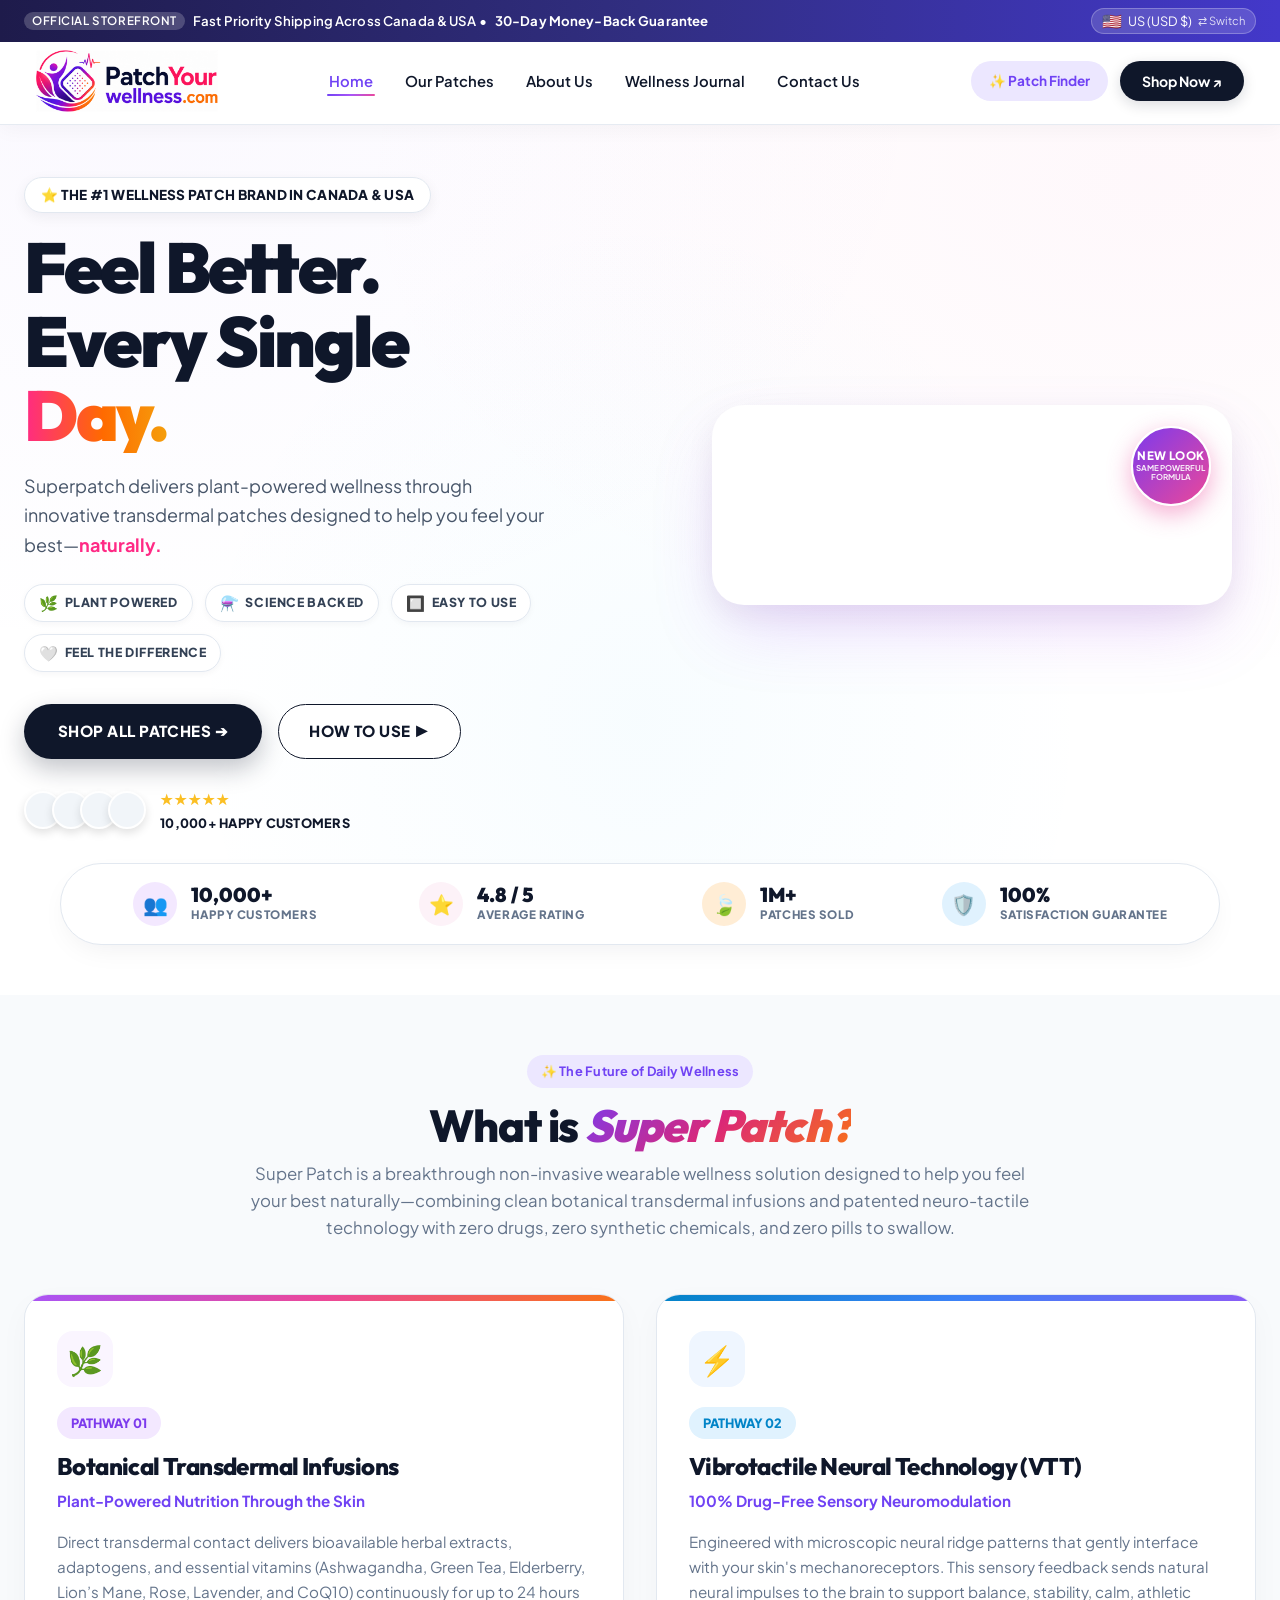
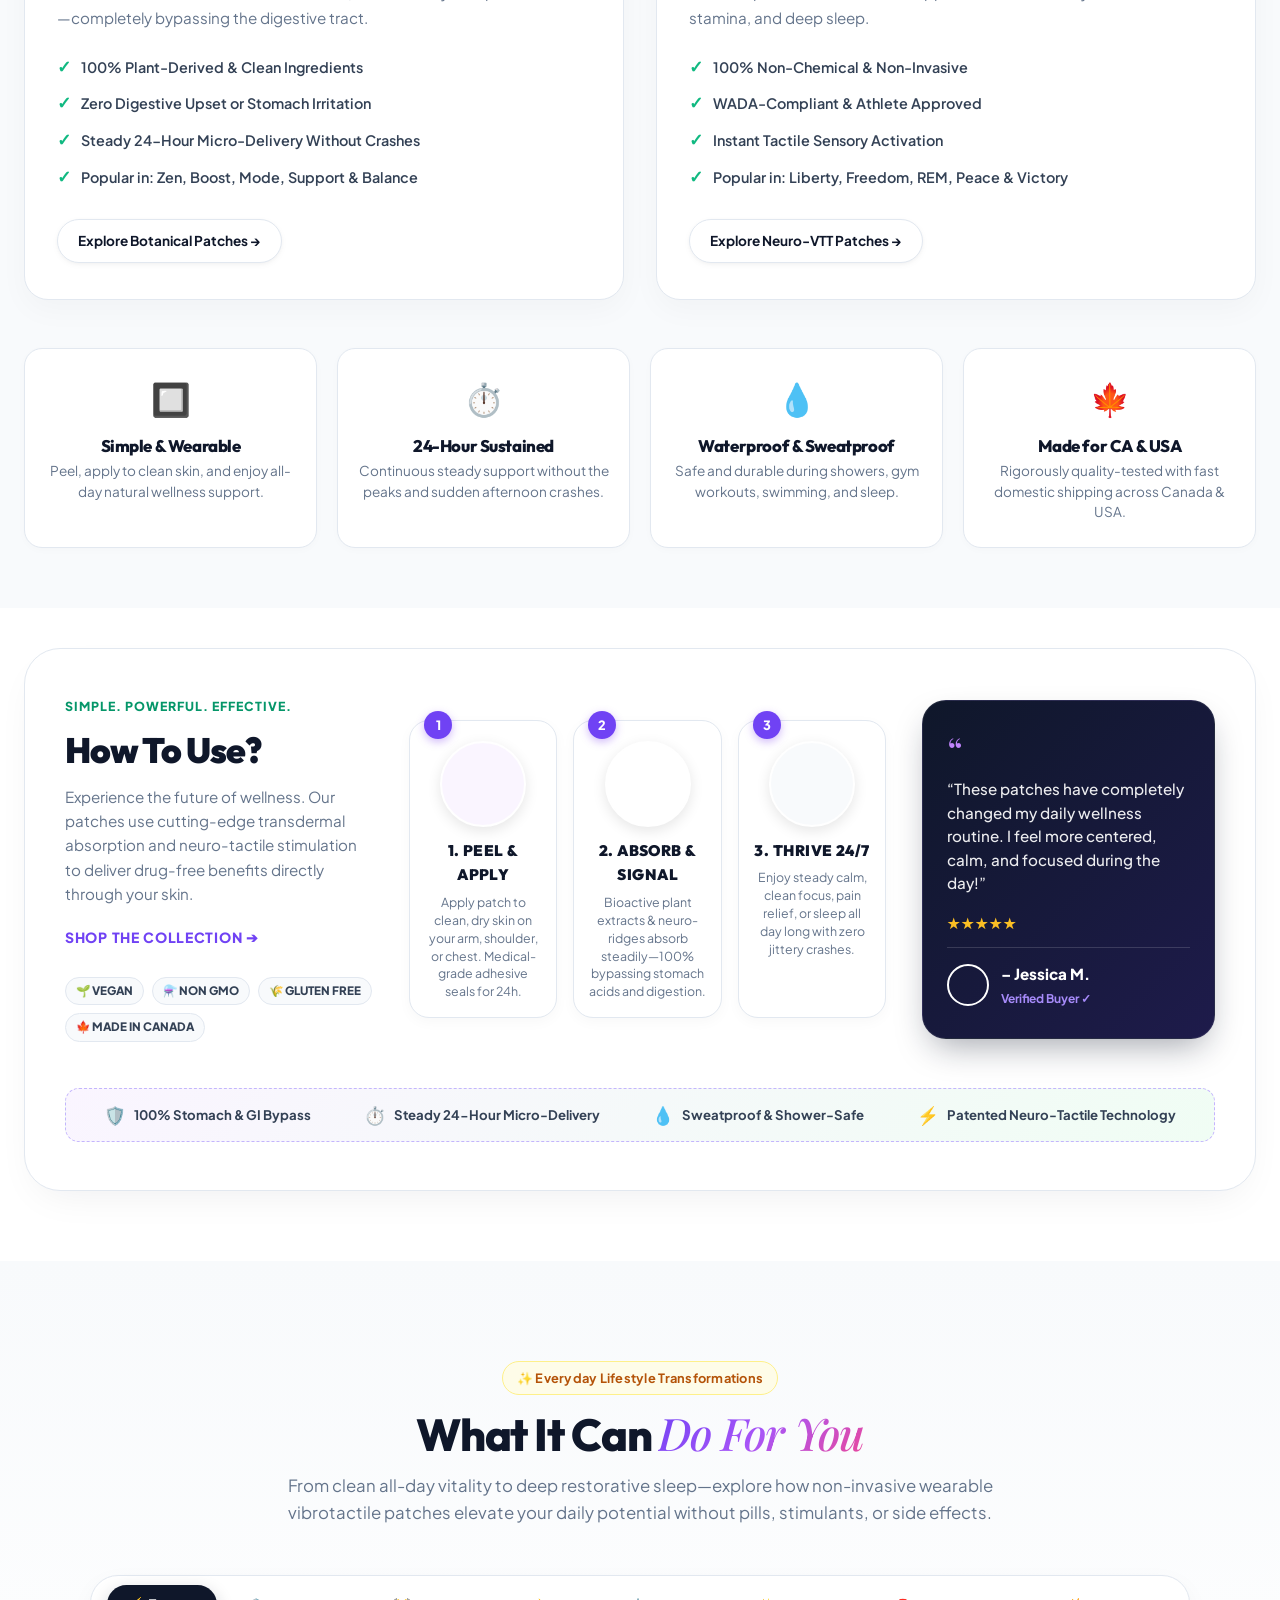
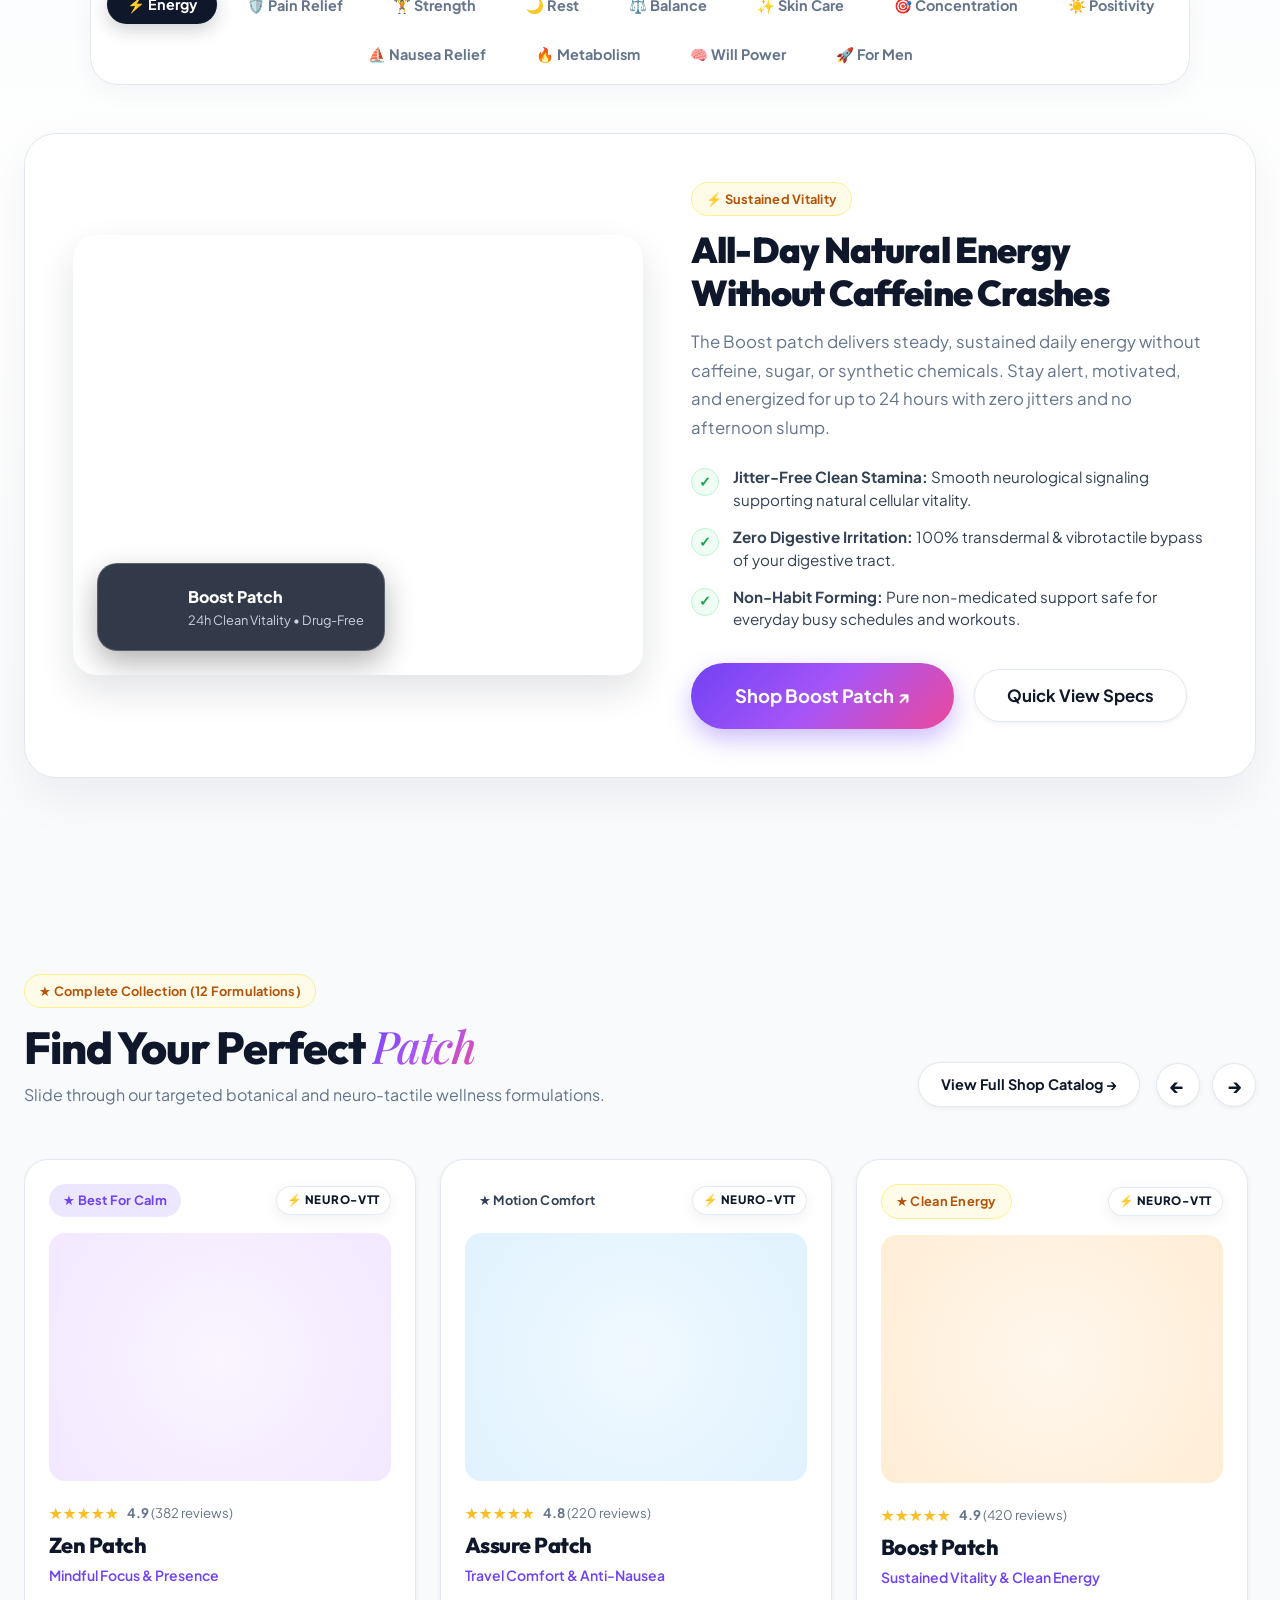
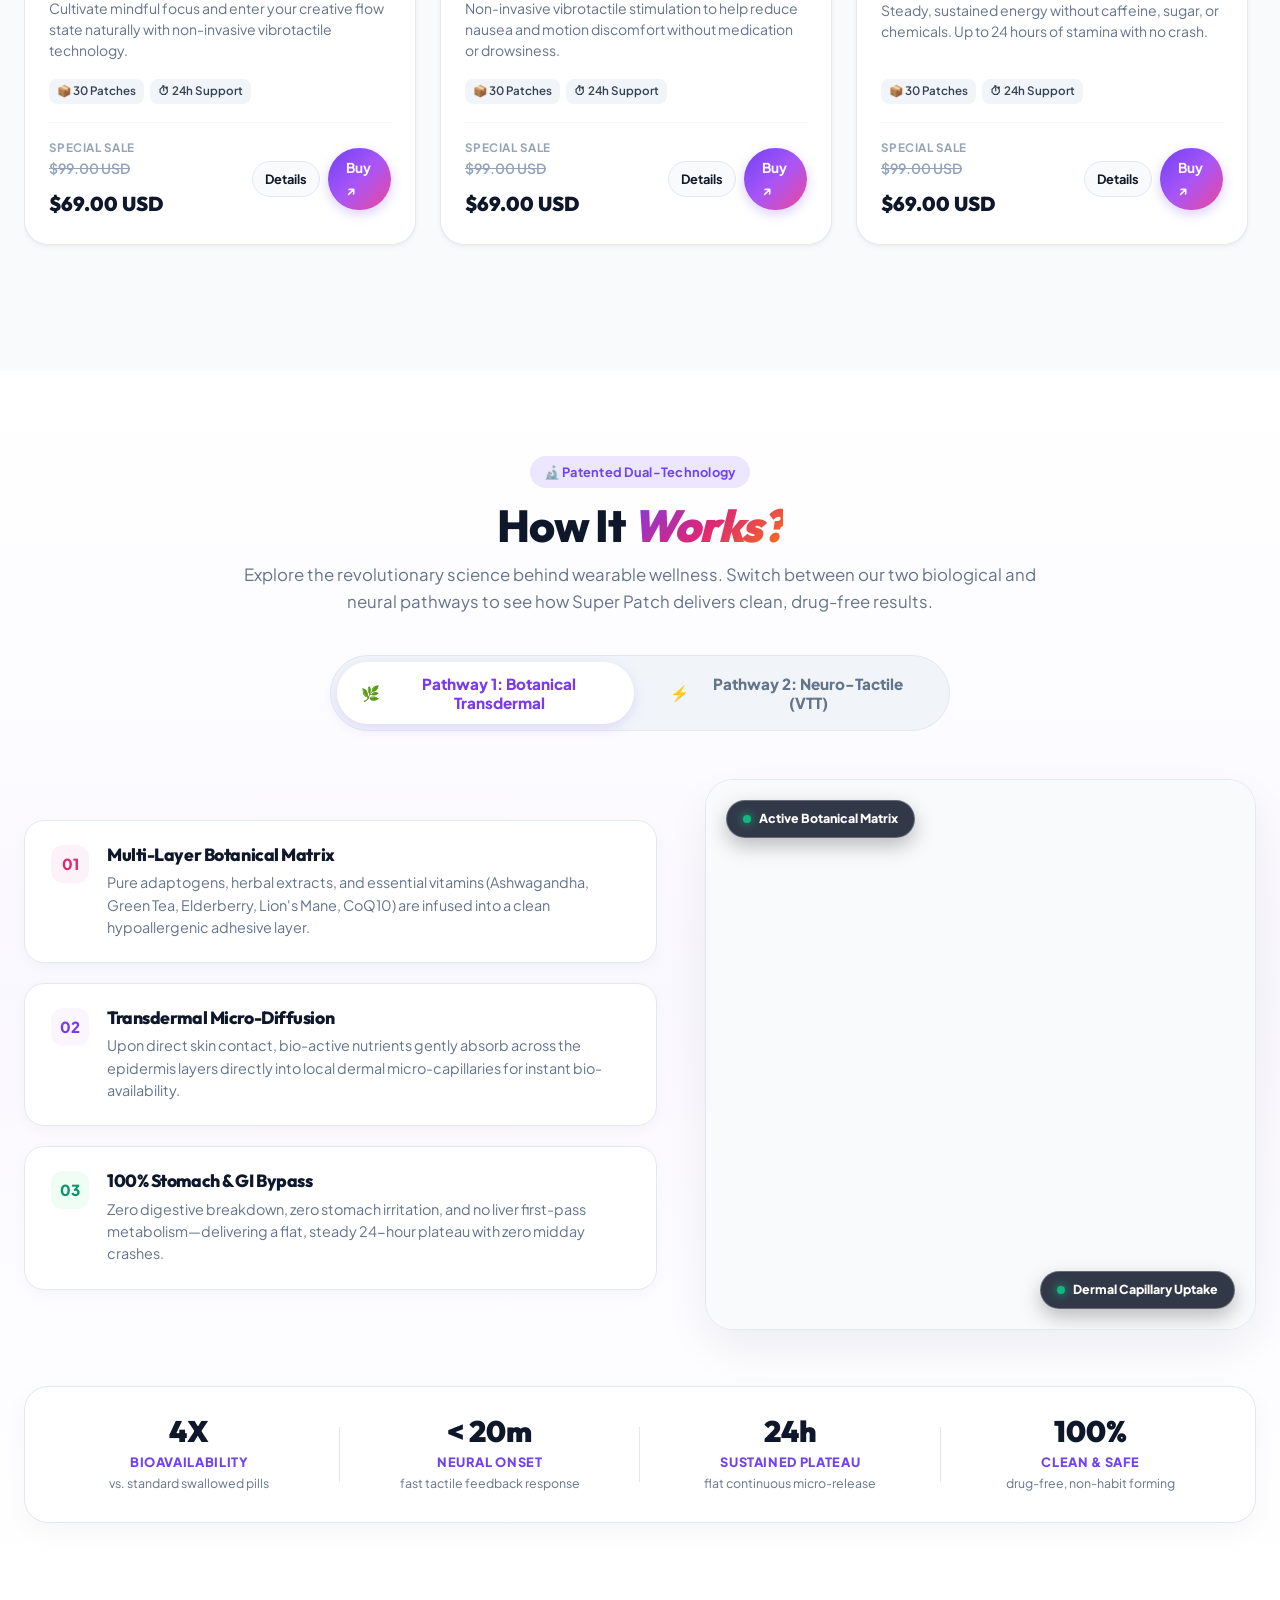
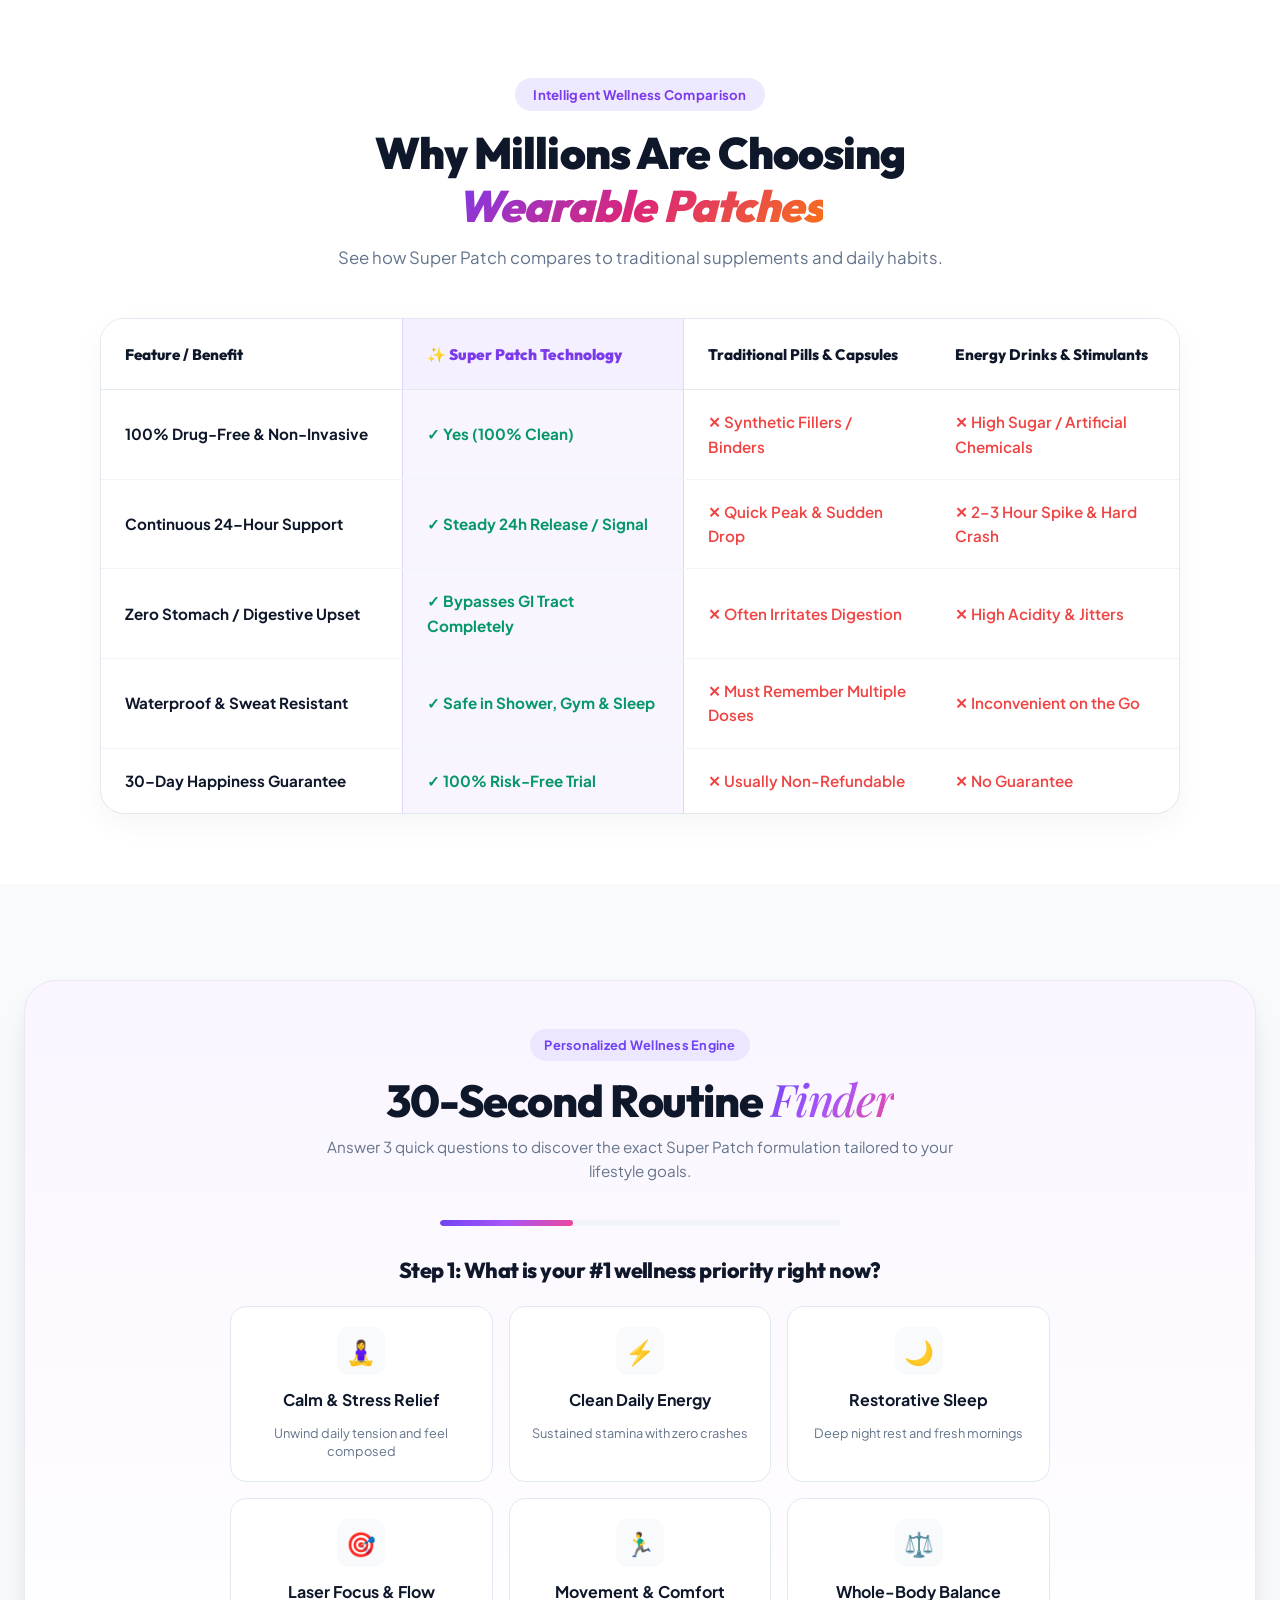
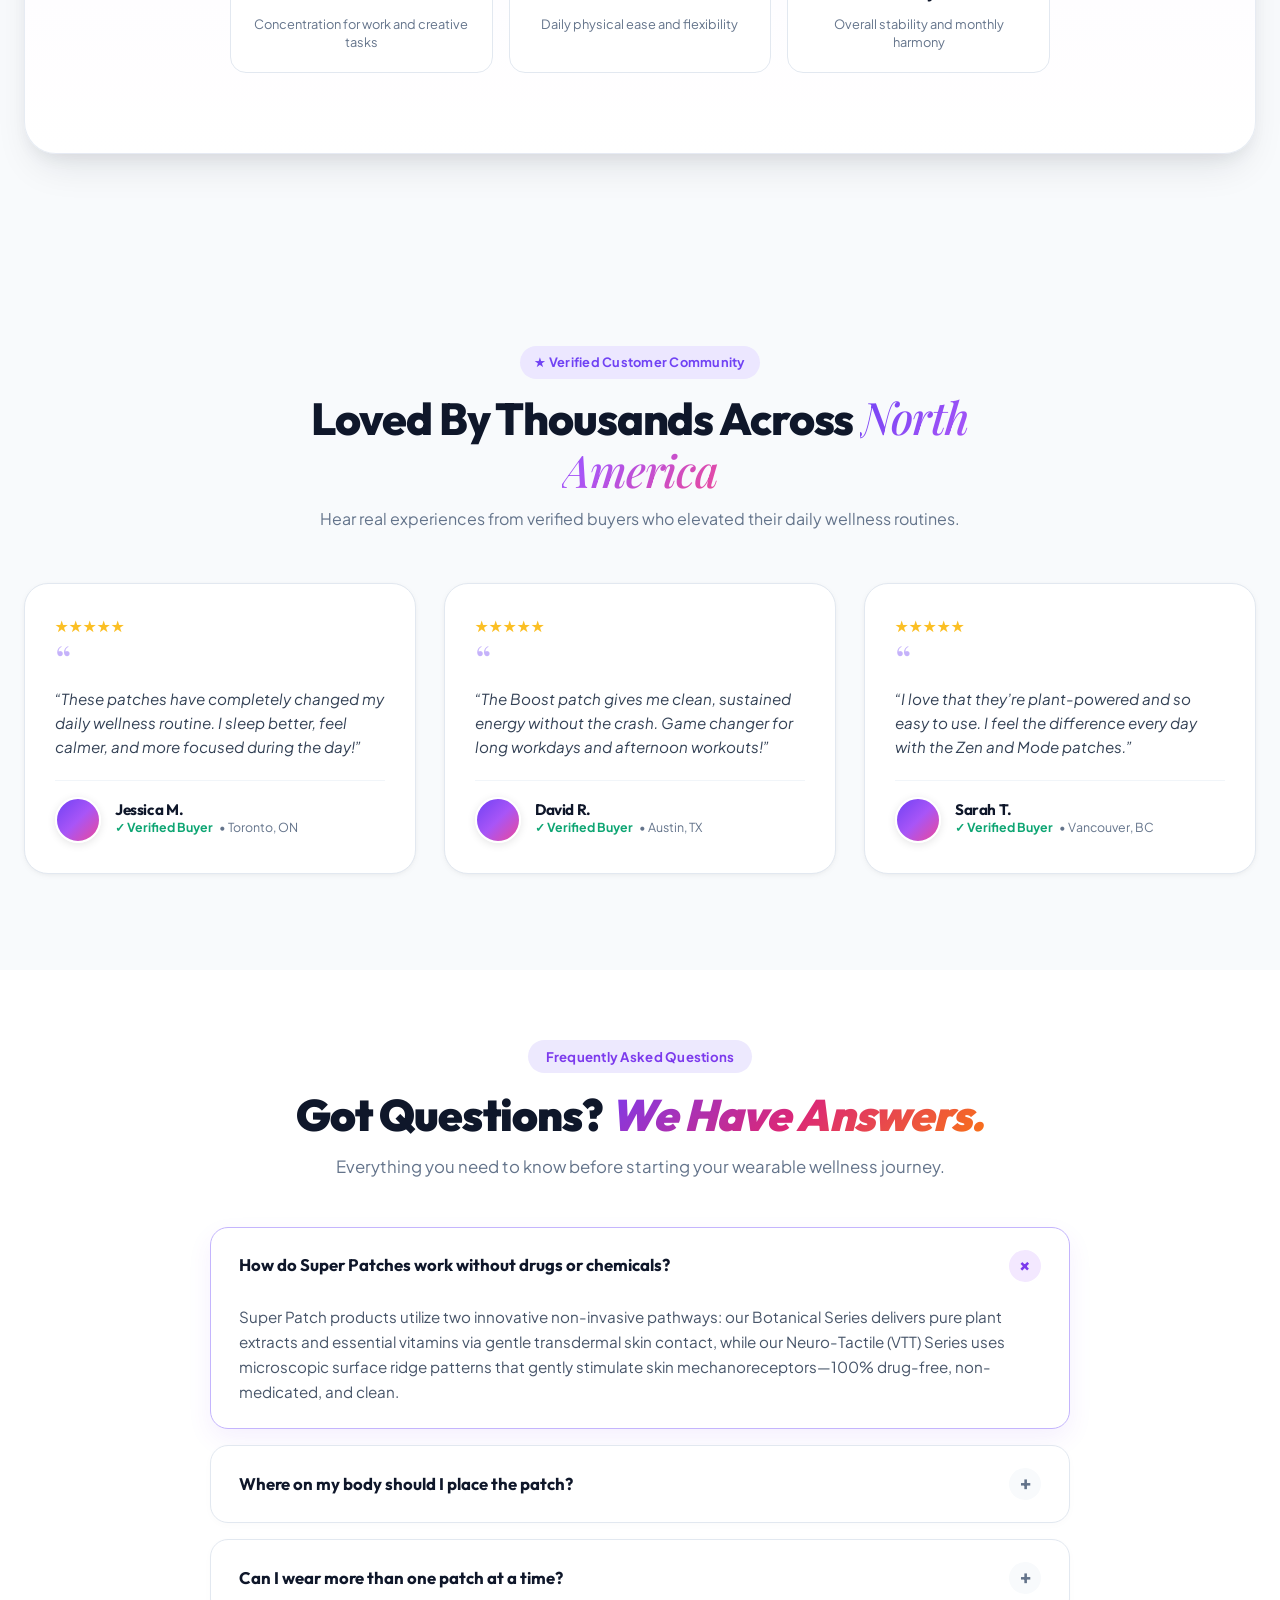
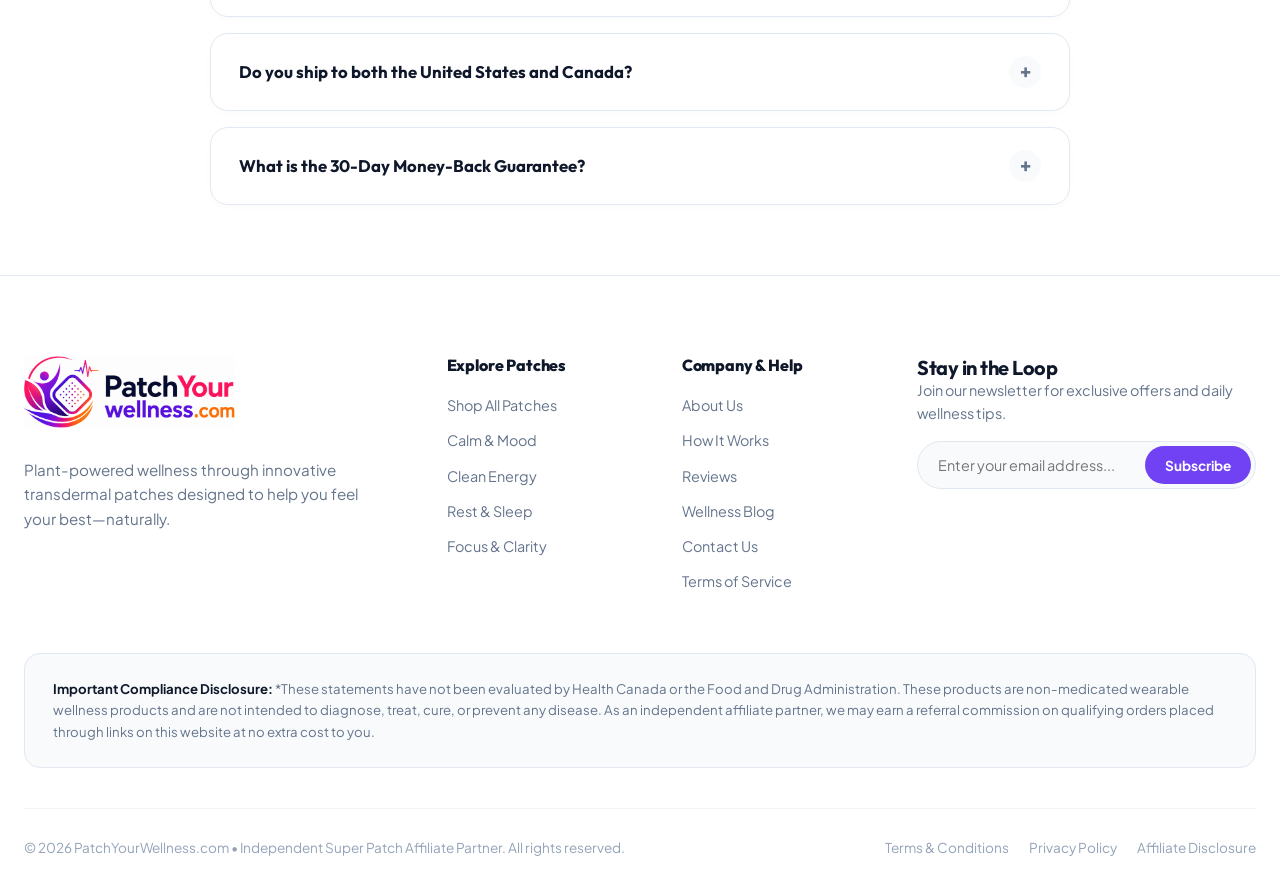
==== commit b2c6f8c6: "Remove flag emojis from hero section badge" ====
--- a/index.html
+++ b/index.html
@@ -155,7 +155,7 @@
         <!-- Left Hero Content Column -->
         <div class="hero-left-content">
           <div class="hero-flag-badge">
-            <span>⭐ THE #1 WELLNESS PATCH BRAND IN CANADA & USA 🇨🇦 🇺🇸</span>
+            <span>⭐ THE #1 WELLNESS PATCH BRAND IN CANADA & USA</span>
           </div>
 
           <h1 class="hero-title-inspiration">
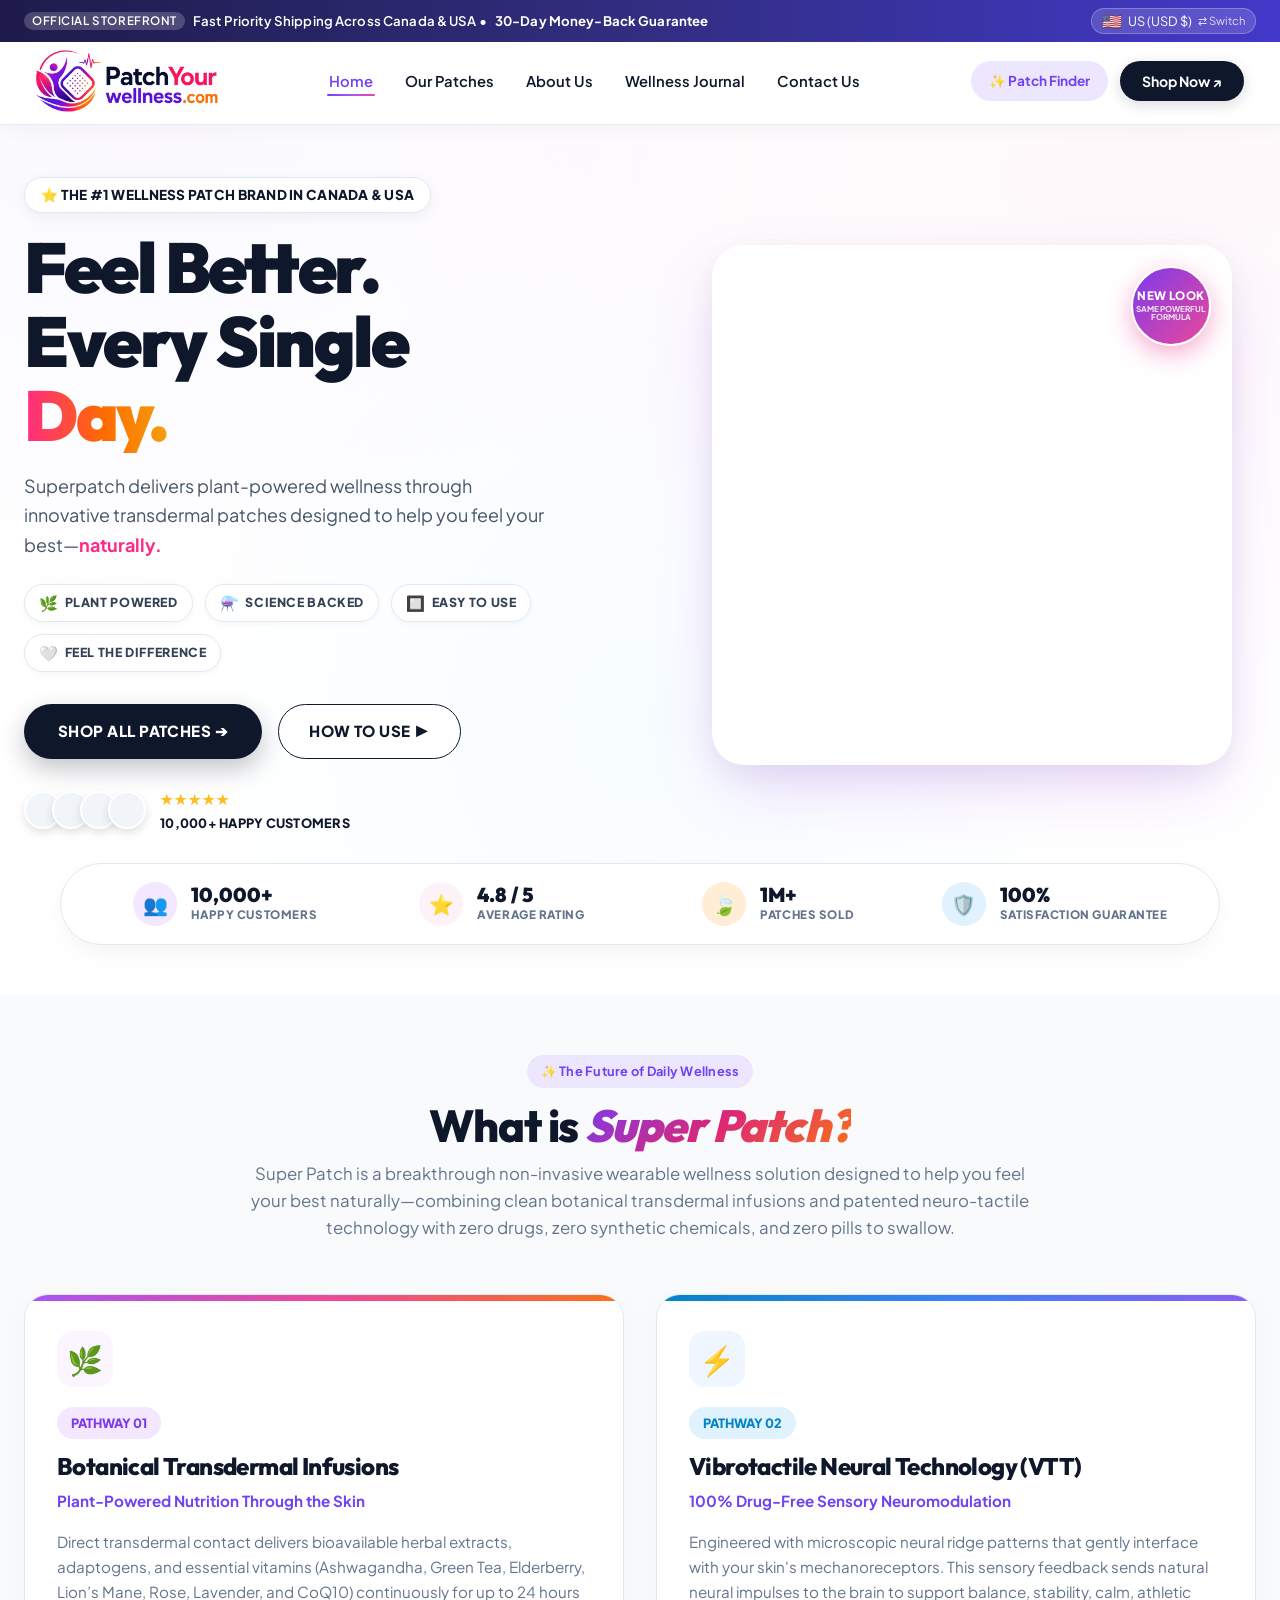
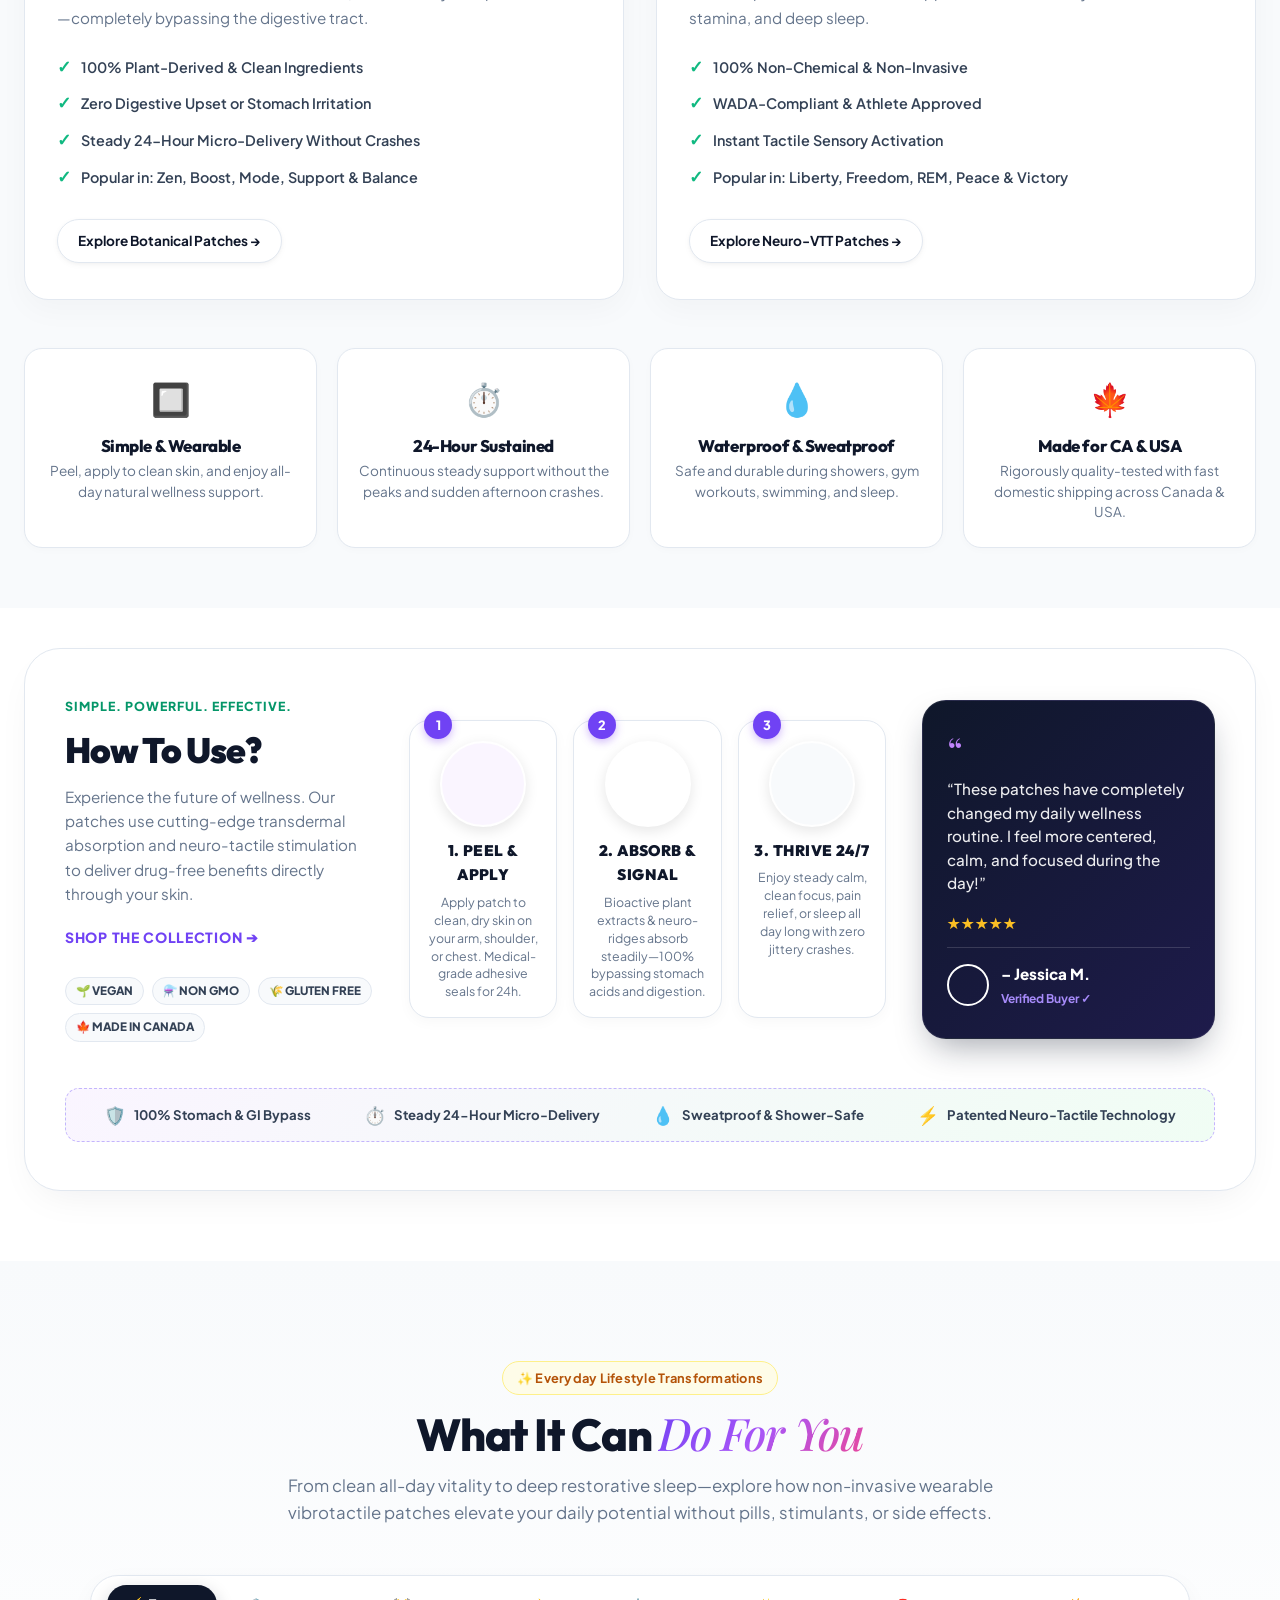
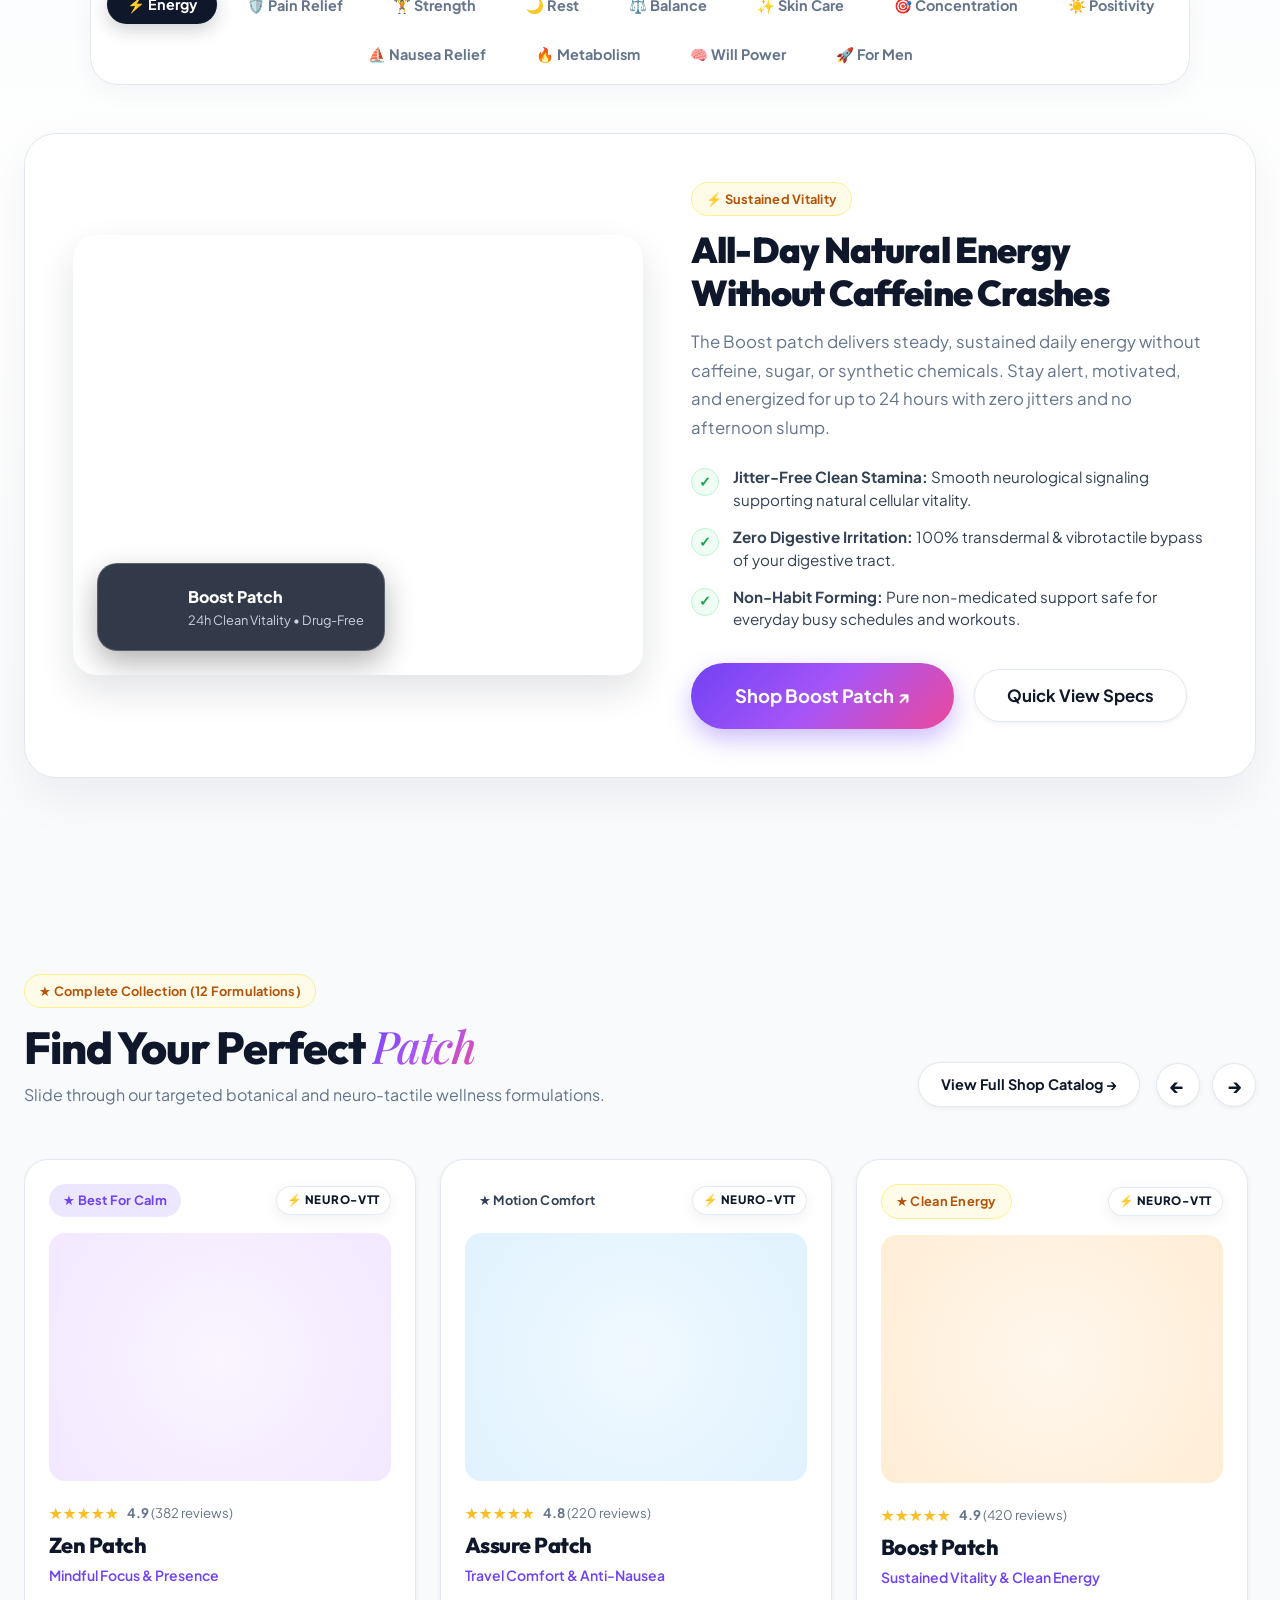
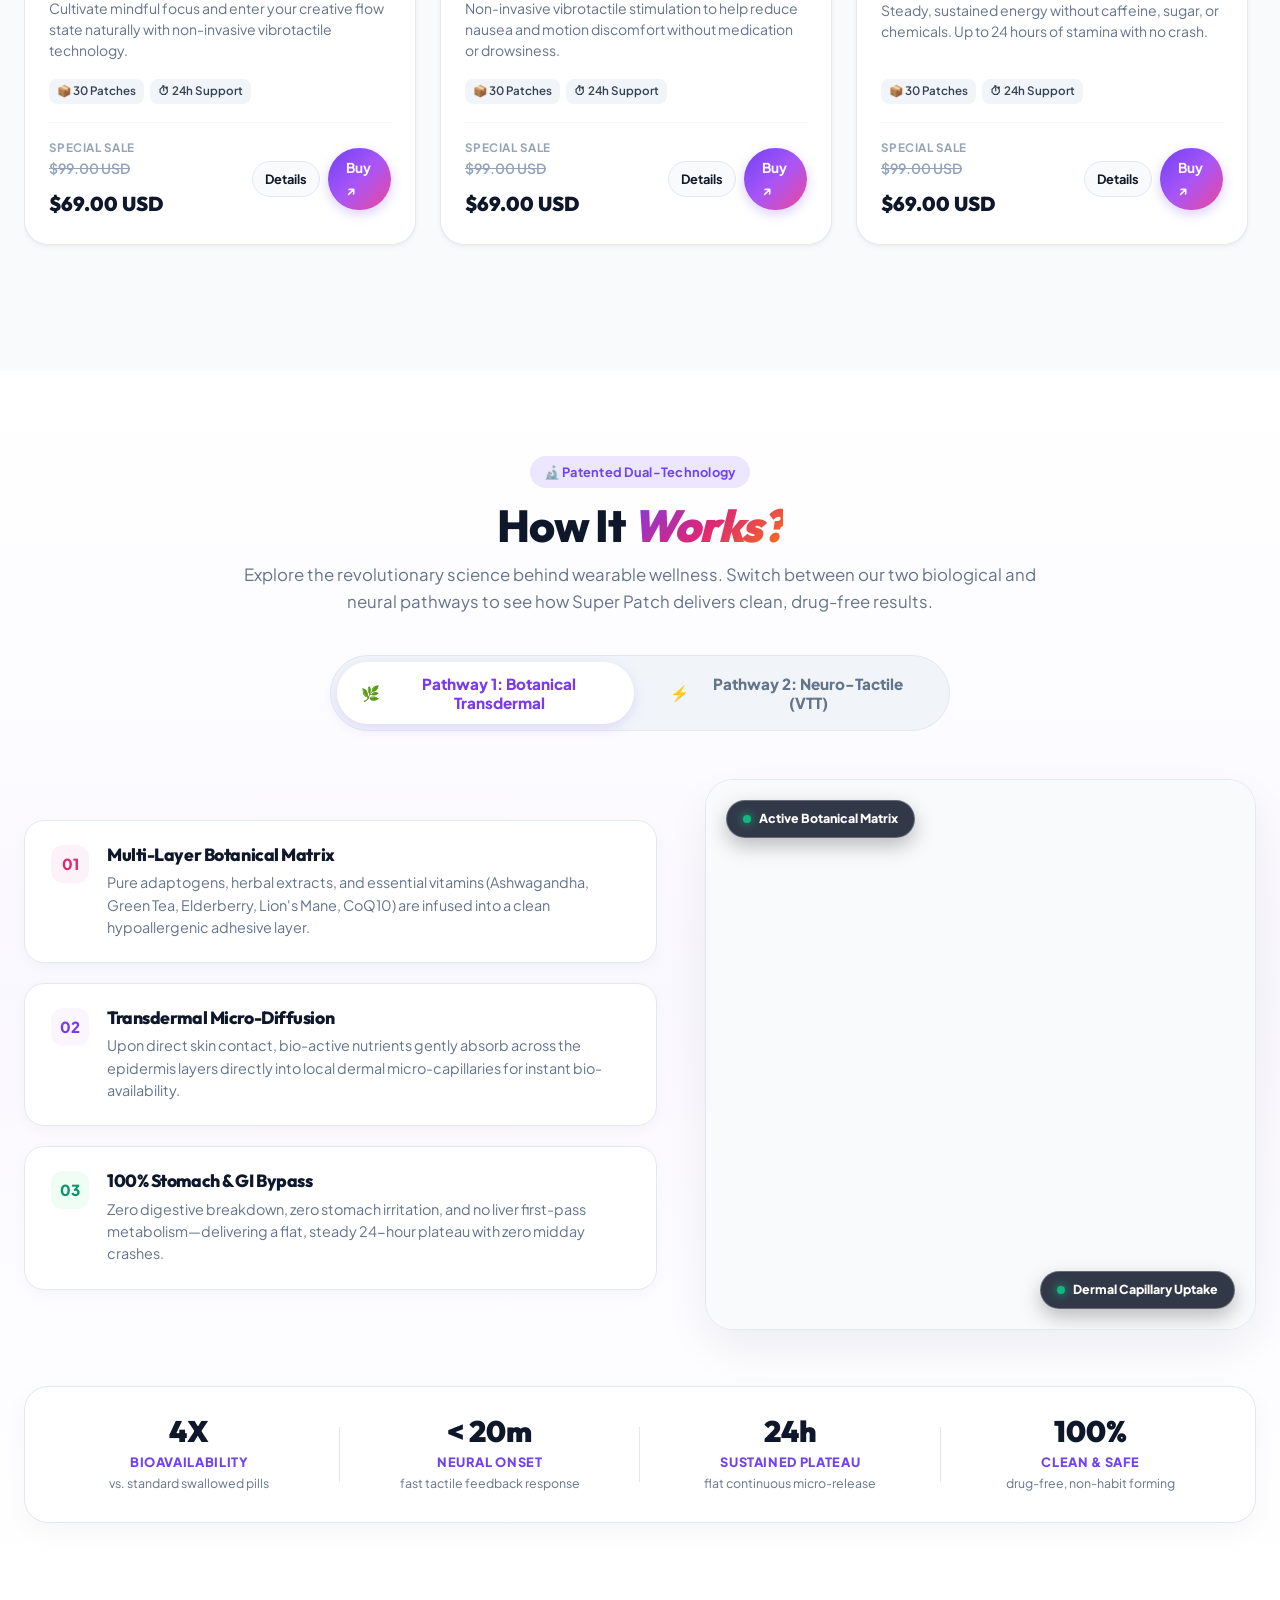
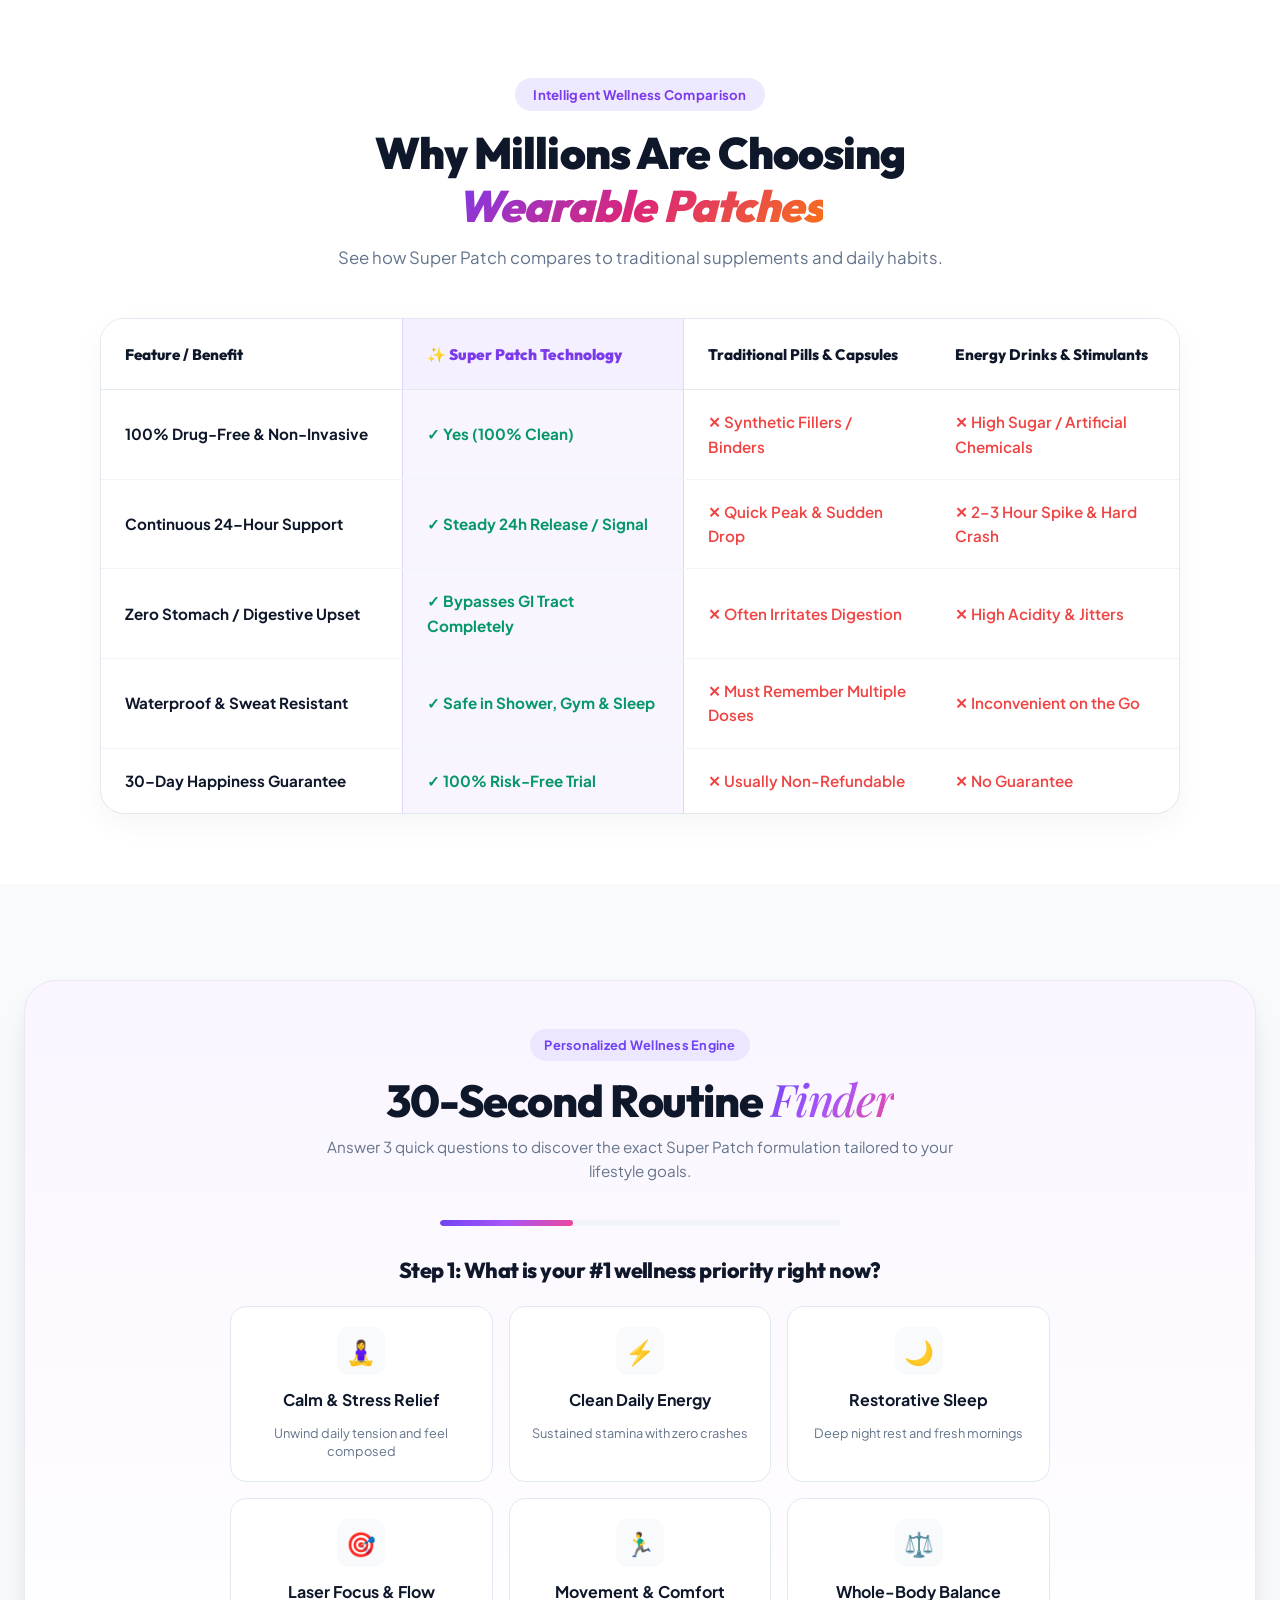
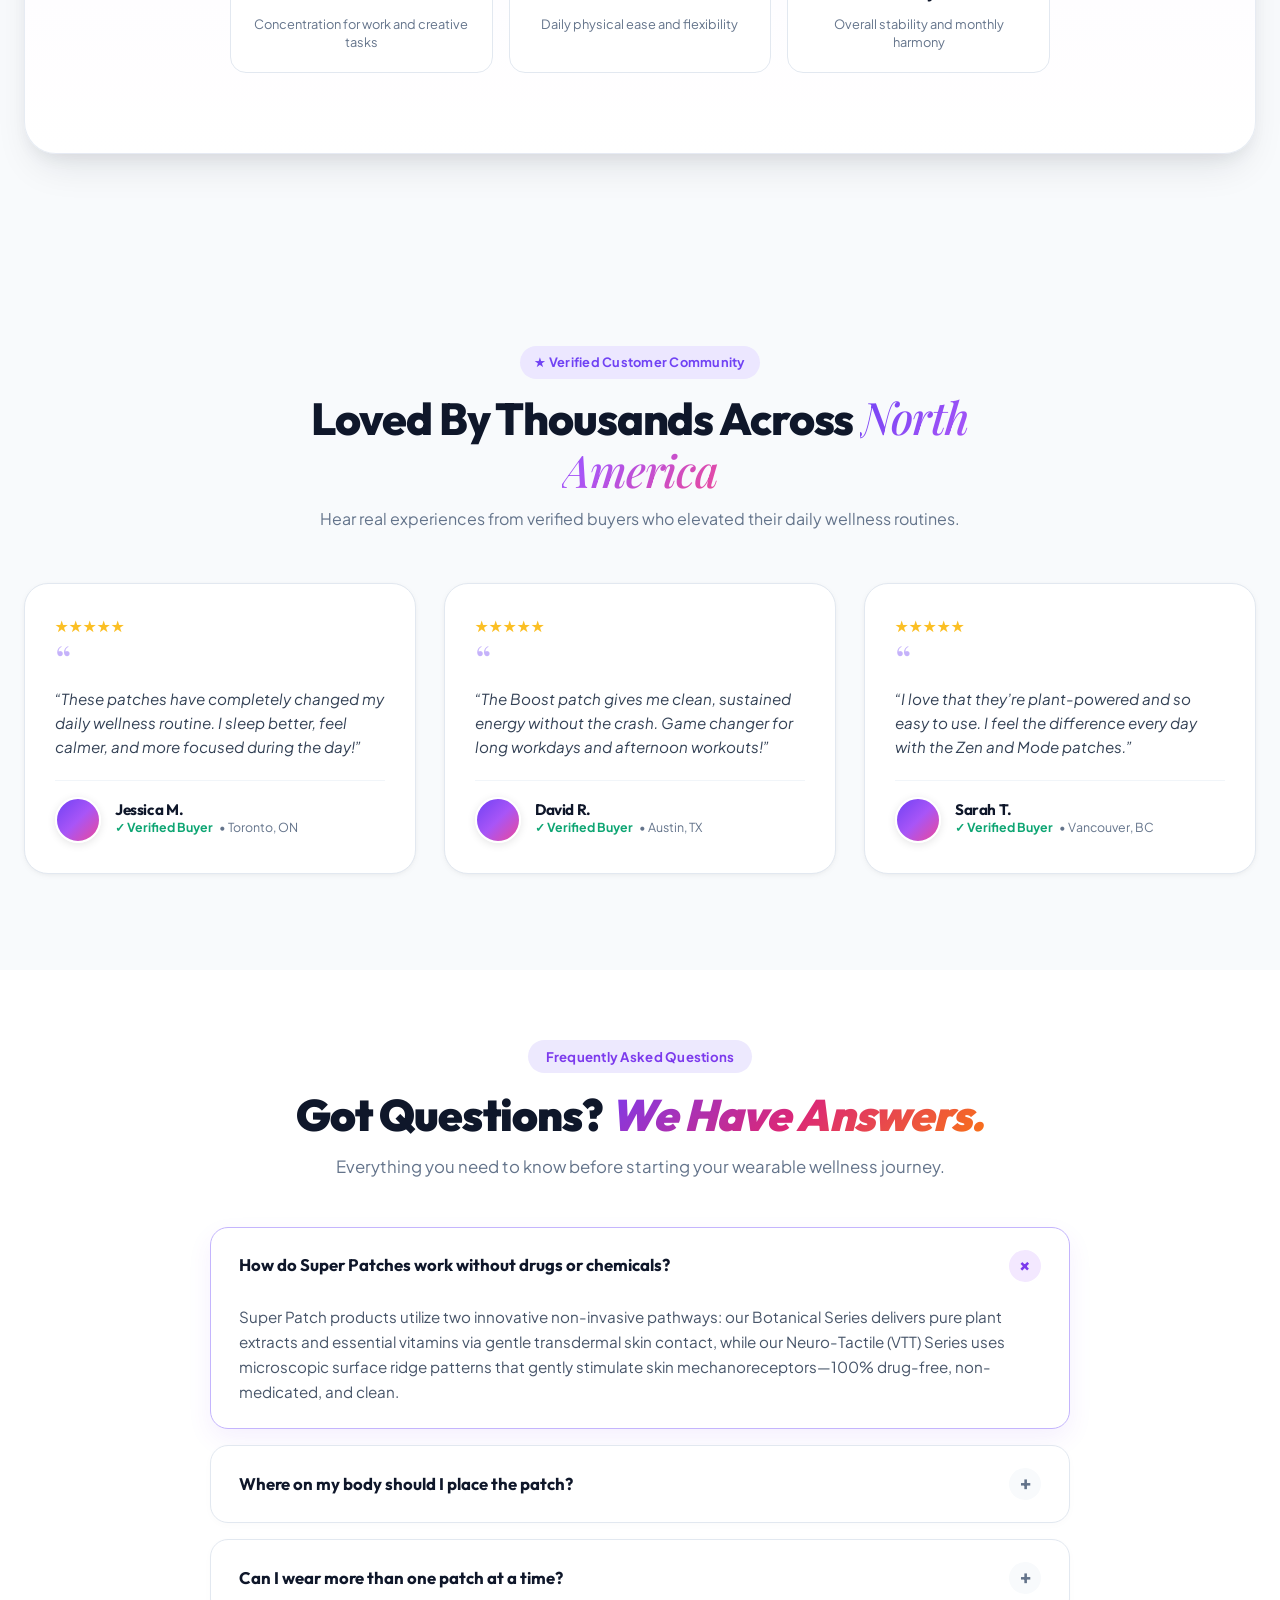
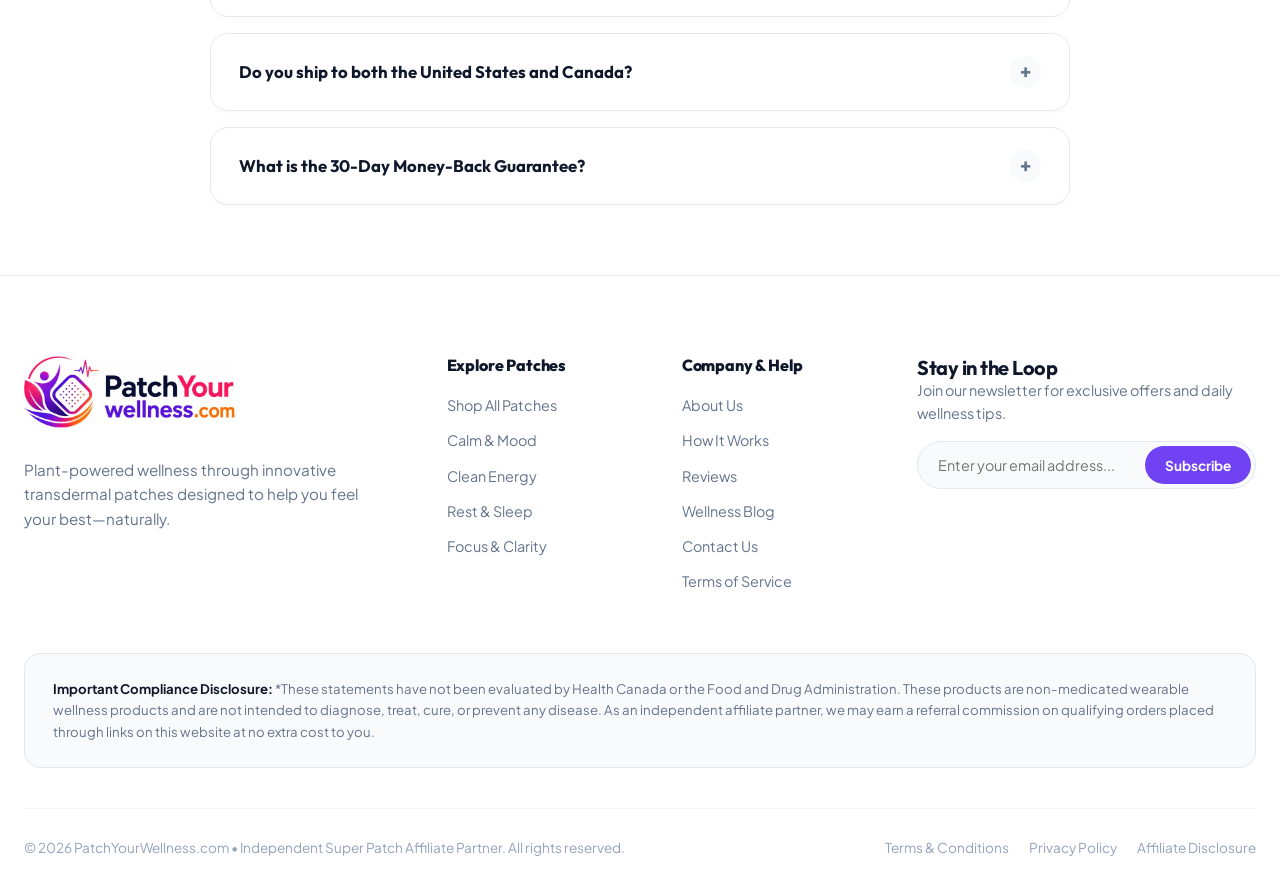
==== commit 7a92091e: "Optimize mobile performance: WebP images, non-blocking fonts, explicit dimensions, and lazy loading" ====
--- a/index.html
+++ b/index.html
@@ -61,14 +61,21 @@
   }
   </script>
 
-  <!-- Google Fonts Preconnect & Optimized Loading -->
+  <!-- Google Fonts Preconnect & Non-Blocking Loading -->
   <link rel="preconnect" href="https://fonts.googleapis.com">
   <link rel="preconnect" href="https://fonts.gstatic.com" crossorigin>
-  <link rel="stylesheet" href="https://fonts.googleapis.com/css2?family=Outfit:wght@300;400;500;600;700;800;900&family=Plus+Jakarta+Sans:ital,wght@0,300;0,400;0,500;0,600;0,700;0,800;1,400;1,500&family=Playfair+Display:ital,wght@0,600;1,500;1,600&display=swap">
-
-  <!-- Preload Critical LCP Assets -->
-  <link rel="preload" as="image" href="images/hero-zen-patch.jpg" fetchpriority="high">
-  <link rel="preload" as="image" href="images/logo.png">
+  <link rel="preload" as="style" href="https://fonts.googleapis.com/css2?family=Outfit:wght@400;500;600;700;800&family=Plus+Jakarta+Sans:wght@400;500;600;700&family=Playfair+Display:ital,wght@0,600;1,500;1,600&display=swap">
+  <link rel="stylesheet" href="https://fonts.googleapis.com/css2?family=Outfit:wght@400;500;600;700;800&family=Plus+Jakarta+Sans:wght@400;500;600;700&family=Playfair+Display:ital,wght@0,600;1,500;1,600&display=swap" media="print" onload="this.media='all'">
+  <noscript>
+    <link rel="preload" as="style" href="https://fonts.googleapis.com/css2?family=Outfit:wght@400;500;600;700;800&family=Plus+Jakarta+Sans:wght@400;500;600;700&family=Playfair+Display:ital,wght@0,600;1,500;1,600&display=swap">
+  <link rel="stylesheet" href="https://fonts.googleapis.com/css2?family=Outfit:wght@400;500;600;700;800&family=Plus+Jakarta+Sans:wght@400;500;600;700&family=Playfair+Display:ital,wght@0,600;1,500;1,600&display=swap" media="print" onload="this.media='all'">
+  <noscript>
+    <link rel="stylesheet" href="https://fonts.googleapis.com/css2?family=Outfit:wght@400;500;600;700;800&family=Plus+Jakarta+Sans:wght@400;500;600;700&family=Playfair+Display:ital,wght@0,600;1,500;1,600&display=swap">
+  </noscript>
+  </noscript>
+
+  <!-- Preload Critical LCP Hero Asset -->
+  <link rel="preload" as="image" href="images/hero-zen-patch.webp" type="image/webp" fetchpriority="high">
 
   <!-- Stylesheets -->
   <link rel="stylesheet" href="css/main.css">
@@ -106,7 +113,7 @@
     <div class="container">
       <div class="nav-container">
         <a href="/" class="brand-logo" aria-label="PatchYourWellness Home">
-          <img src="images/logo.png" alt="PatchYourWellness.com" class="brand-logo-img">
+          <img src="images/logo.webp" width="180" height="61" decoding="async" alt="PatchYourWellness.com" class="brand-logo-img">
         </a>
 
         <nav class="nav-menu">
@@ -130,7 +137,7 @@
   <div class="mobile-menu">
     <div class="mobile-menu-header">
       <a href="/" class="brand-logo" aria-label="PatchYourWellness Home">
-        <img src="images/logo.png" alt="PatchYourWellness.com" class="brand-logo-img">
+        <img src="images/logo.webp" width="180" height="61" decoding="async" alt="PatchYourWellness.com" class="brand-logo-img">
       </a>
       <button class="mobile-menu-close" style="background:none; font-size:1.8rem; cursor:pointer;">✕</button>
     </div>
@@ -198,16 +205,16 @@
           <div class="hero-social-proof-row">
             <div class="customer-avatars-group">
               <div class="customer-avatar-circle" title="Verified Customer Review">
-                <img src="images/avatars/avatar-1.jpg" alt="Verified Customer">
+                <img src="images/avatars/avatar-1.webp" width="40" height="40" loading="lazy" decoding="async" alt="Verified Customer">
               </div>
               <div class="customer-avatar-circle" title="Verified Customer Review">
-                <img src="images/avatars/avatar-2.jpg" alt="Verified Customer">
+                <img src="images/avatars/avatar-2.webp" width="40" height="40" loading="lazy" decoding="async" alt="Verified Customer">
               </div>
               <div class="customer-avatar-circle" title="Verified Customer Review">
-                <img src="images/avatars/avatar-3.jpg" alt="Verified Customer">
+                <img src="images/avatars/avatar-3.webp" width="40" height="40" loading="lazy" decoding="async" alt="Verified Customer">
               </div>
               <div class="customer-avatar-circle" title="Verified Customer Review">
-                <img src="images/avatars/avatar-4.jpg" alt="Verified Customer">
+                <img src="images/avatars/avatar-4.webp" width="40" height="40" loading="lazy" decoding="async" alt="Verified Customer">
               </div>
             </div>
             <div style="display: flex; flex-direction: column; gap: 2px;">
@@ -224,7 +231,7 @@
               <span class="badge-new-look-title">NEW LOOK</span>
               <span class="badge-new-look-sub">SAME POWERFUL FORMULA</span>
             </div>
-            <img src="images/hero-zen-patch.jpg" alt="Super Patch Zen Mood Botanical Wellness Patch" class="hero-product-img" loading="eager">
+            <img src="images/hero-zen-patch.webp" alt="Super Patch Zen Mood Botanical Wellness Patch" class="hero-product-img" width="800" height="800" fetchpriority="high" decoding="sync">
           </div>
         </div>
 
@@ -393,7 +400,7 @@
             <div class="step-flow-col">
               <div class="step-flow-badge-num">2</div>
               <div class="step-flow-circle-img" style="background: #ffffff;">
-                <img src="images/transdermal-diagram.jpg" alt="Transdermal Bioavailability Matrix Diagram">
+                <img src="images/transdermal-diagram.webp" width="800" height="800" loading="lazy" decoding="async" alt="Transdermal Bioavailability Matrix Diagram">
               </div>
               <div class="step-flow-title">2. ABSORB & SIGNAL</div>
               <p class="step-flow-desc">Bioactive plant extracts & neuro-ridges absorb steadily—100% bypassing stomach acids and digestion.</p>
@@ -403,7 +410,7 @@
             <div class="step-flow-col">
               <div class="step-flow-badge-num">3</div>
               <div class="step-flow-circle-img">
-                <img src="images/lifestyle-woman.jpg" alt="Woman feeling refreshed and revitalized with Super Patch">
+                <img src="images/lifestyle-woman.webp" width="800" height="800" loading="lazy" decoding="async" alt="Woman feeling refreshed and revitalized with Super Patch">
               </div>
               <div class="step-flow-title">3. THRIVE 24/7</div>
               <p class="step-flow-desc">Enjoy steady calm, clean focus, pain relief, or sleep all day long with zero jittery crashes.</p>
@@ -419,7 +426,7 @@
             <div class="star-rating" style="font-size: 0.95rem; margin-bottom: 12px;">★★★★★</div>
             <div class="wellness-quote-author-row">
               <div class="wellness-quote-avatar">
-                <img src="images/avatars/avatar-1.jpg" alt="Jessica M.">
+                <img src="images/avatars/avatar-1.webp" width="40" height="40" loading="lazy" decoding="async" alt="Jessica M.">
               </div>
               <div class="wellness-quote-author">
                 <strong>– Jessica M.</strong>
@@ -482,7 +489,7 @@
       <!-- Panel 1: Energy (Boost Patch) -->
       <div class="what-tab-panel active" id="what-energy">
         <div class="what-visual-container">
-          <img src="images/lifestyle/lifestyle-energy.jpg?v=3" alt="All-Day Clean Energy with Model Wearing Boost Patch" class="what-main-img" loading="lazy">
+          <img src="images/lifestyle/lifestyle-energy.webp" alt="All-Day Clean Energy with Model Wearing Boost Patch" class="what-main-img" loading="lazy">
           <div class="what-floating-patch-badge">
             <img src="images/products/boost-patch.webp" alt="Boost Patch">
             <div>
@@ -525,7 +532,7 @@
       <!-- Panel 2: Pain Relief (Freedom Patch) -->
       <div class="what-tab-panel" id="what-pain-relief">
         <div class="what-visual-container">
-          <img src="images/lifestyle/lifestyle-pain-relief.jpg?v=3" alt="Targeted Physical Comfort & Pain Relief on Model" class="what-main-img" loading="lazy">
+          <img src="images/lifestyle/lifestyle-pain-relief.webp" alt="Targeted Physical Comfort & Pain Relief on Model" class="what-main-img" loading="lazy">
           <div class="what-floating-patch-badge">
             <img src="images/products/freedom-patch.webp" alt="Freedom Patch">
             <div>
@@ -568,7 +575,7 @@
       <!-- Panel 3: Strength (Victory Patch) -->
       <div class="what-tab-panel" id="what-strength">
         <div class="what-visual-container">
-          <img src="images/lifestyle/lifestyle-strength.jpg?v=3" alt="Athletic Strength and Muscle Power on Fitness Model" class="what-main-img" loading="lazy">
+          <img src="images/lifestyle/lifestyle-strength.webp" alt="Athletic Strength and Muscle Power on Fitness Model" class="what-main-img" loading="lazy">
           <div class="what-floating-patch-badge">
             <img src="images/products/victory-patch.webp" alt="Victory Patch">
             <div>
@@ -611,7 +618,7 @@
       <!-- Panel 4: Rest (REM Patch) -->
       <div class="what-tab-panel" id="what-rest">
         <div class="what-visual-container">
-          <img src="images/lifestyle/lifestyle-rest.jpg" alt="Deep Restorative Sleep Model with Patch" class="what-main-img" loading="lazy">
+          <img src="images/lifestyle/lifestyle-rest.webp" alt="Deep Restorative Sleep Model with Patch" class="what-main-img" loading="lazy">
           <div class="what-floating-patch-badge">
             <img src="images/products/rem-patch.webp" alt="REM Patch">
             <div>
@@ -654,7 +661,7 @@
       <!-- Panel 5: Balance (Liberty Patch) -->
       <div class="what-tab-panel" id="what-balance">
         <div class="what-visual-container">
-          <img src="images/lifestyle/lifestyle-balance.jpg" alt="Neurological Balance and Stability on Yoga Model" class="what-main-img" loading="lazy">
+          <img src="images/lifestyle/lifestyle-balance.webp" alt="Neurological Balance and Stability on Yoga Model" class="what-main-img" loading="lazy">
           <div class="what-floating-patch-badge">
             <img src="images/products/liberty-patch.webp" alt="Liberty Patch">
             <div>
@@ -697,7 +704,7 @@
       <!-- Panel 6: Skin Care (Lumi Patch) -->
       <div class="what-tab-panel" id="what-skin-care">
         <div class="what-visual-container">
-          <img src="images/lifestyle/lifestyle-skincare.jpg" alt="Skin Care and Natural Radiance on Model with Patch" class="what-main-img" loading="lazy">
+          <img src="images/lifestyle/lifestyle-skincare.webp" alt="Skin Care and Natural Radiance on Model with Patch" class="what-main-img" loading="lazy">
           <div class="what-floating-patch-badge">
             <img src="images/products/lumi-patch.webp" alt="Lumi Patch">
             <div>
@@ -740,7 +747,7 @@
       <!-- Panel 7: Concentration (Focus Patch) -->
       <div class="what-tab-panel" id="what-concentration">
         <div class="what-visual-container">
-          <img src="images/lifestyle/lifestyle-focus.jpg" alt="Laser Concentration and Cognitive Stamina on Focused Model" class="what-main-img" loading="lazy">
+          <img src="images/lifestyle/lifestyle-focus.webp" alt="Laser Concentration and Cognitive Stamina on Focused Model" class="what-main-img" loading="lazy">
           <div class="what-floating-patch-badge">
             <img src="images/products/focus-patch.webp" alt="Focus Patch">
             <div>
@@ -783,7 +790,7 @@
       <!-- Panel 8: Positivity (Joy Patch) -->
       <div class="what-tab-panel" id="what-positivity">
         <div class="what-visual-container">
-          <img src="images/lifestyle/lifestyle-positivity.jpg" alt="Elevated Positivity and Optimism on Smiling Model" class="what-main-img" loading="lazy">
+          <img src="images/lifestyle/lifestyle-positivity.webp" alt="Elevated Positivity and Optimism on Smiling Model" class="what-main-img" loading="lazy">
           <div class="what-floating-patch-badge">
             <img src="images/products/joy-patch.webp" alt="Joy Patch">
             <div>
@@ -826,7 +833,7 @@
       <!-- Panel 9: Nausea Relief (Assure Patch) -->
       <div class="what-tab-panel" id="what-nausea-relief">
         <div class="what-visual-container">
-          <img src="images/lifestyle/lifestyle-nausea.jpg" alt="Nausea Relief and Travel Comfort on Model with Patch" class="what-main-img" loading="lazy">
+          <img src="images/lifestyle/lifestyle-nausea.webp" alt="Nausea Relief and Travel Comfort on Model with Patch" class="what-main-img" loading="lazy">
           <div class="what-floating-patch-badge">
             <img src="images/products/assure-patch.webp" alt="Assure Patch">
             <div>
@@ -869,7 +876,7 @@
       <!-- Panel 10: Metabolism (Ignite Patch) -->
       <div class="what-tab-panel" id="what-metabolism">
         <div class="what-visual-container">
-          <img src="images/lifestyle/lifestyle-metabolism.jpg" alt="Metabolism and Calorie Burning on Active Fitness Model" class="what-main-img" loading="lazy">
+          <img src="images/lifestyle/lifestyle-metabolism.webp" alt="Metabolism and Calorie Burning on Active Fitness Model" class="what-main-img" loading="lazy">
           <div class="what-floating-patch-badge">
             <img src="images/products/ignite-patch.webp" alt="Ignite Patch">
             <div>
@@ -912,7 +919,7 @@
       <!-- Panel 11: Will Power (Kick It Patch) -->
       <div class="what-tab-panel" id="what-will-power">
         <div class="what-visual-container">
-          <img src="images/lifestyle/lifestyle-willpower.jpg" alt="Will Power and Habit Control on Mindful Model" class="what-main-img" loading="lazy">
+          <img src="images/lifestyle/lifestyle-willpower.webp" alt="Will Power and Habit Control on Mindful Model" class="what-main-img" loading="lazy">
           <div class="what-floating-patch-badge">
             <img src="images/products/kick-it-patch.webp" alt="Kick It Patch">
             <div>
@@ -955,7 +962,7 @@
       <!-- Panel 12: For Men (Rocket Patch) -->
       <div class="what-tab-panel" id="what-for-men">
         <div class="what-visual-container">
-          <img src="images/lifestyle/lifestyle-formen.jpg?v=4" alt="For Men Performance and Vitality on Athletic Man" class="what-main-img" loading="lazy">
+          <img src="images/lifestyle/lifestyle-formen.webp" alt="For Men Performance and Vitality on Athletic Man" class="what-main-img" loading="lazy">
           <div class="what-floating-patch-badge">
             <img src="images/products/rocket-patch.webp" alt="Rocket Patch">
             <div>
@@ -1647,7 +1654,7 @@
           <!-- Right: Interactive 3D Visual Stage with Hotspots -->
           <div class="science-visual-display">
             <div class="science-visual-stage-inner">
-              <img src="images/transdermal-diagram.jpg" alt="3D Transdermal Epidermis Nutrient Absorption Diagram" loading="lazy">
+              <img src="images/transdermal-diagram.webp" width="800" height="800" loading="lazy" decoding="async" alt="3D Transdermal Epidermis Nutrient Absorption Diagram" loading="lazy">
               <div class="science-hotspot-badge hotspot-top-left">
                 <span class="hotspot-pulse-dot"></span>
                 <span>Active Botanical Matrix</span>
@@ -1698,7 +1705,7 @@
           <!-- Right: Interactive 3D Visual Stage with Hotspots -->
           <div class="science-visual-display">
             <div class="science-visual-stage-inner">
-              <img src="images/neural-diagram.jpg" alt="3D Sensory Neural Mechanoreceptor Pathway Diagram" loading="lazy">
+              <img src="images/neural-diagram.webp" width="800" height="800" loading="lazy" decoding="async" alt="3D Sensory Neural Mechanoreceptor Pathway Diagram" loading="lazy">
               <div class="science-hotspot-badge hotspot-top-left">
                 <span class="hotspot-pulse-dot"></span>
                 <span>Skin Mechanoreceptors</span>
@@ -1940,7 +1947,7 @@
           </p>
           <div class="review-author-row">
             <div class="author-avatar">
-              <img src="images/avatars/avatar-1.jpg" alt="Jessica M.">
+              <img src="images/avatars/avatar-1.webp" width="40" height="40" loading="lazy" decoding="async" alt="Jessica M.">
             </div>
             <div class="author-info">
               <h4>Jessica M.</h4>
@@ -1959,7 +1966,7 @@
           </p>
           <div class="review-author-row">
             <div class="author-avatar">
-              <img src="images/avatars/avatar-2.jpg" alt="David R.">
+              <img src="images/avatars/avatar-2.webp" width="40" height="40" loading="lazy" decoding="async" alt="David R.">
             </div>
             <div class="author-info">
               <h4>David R.</h4>
@@ -1978,7 +1985,7 @@
           </p>
           <div class="review-author-row">
             <div class="author-avatar">
-              <img src="images/avatars/avatar-3.jpg" alt="Sarah T.">
+              <img src="images/avatars/avatar-3.webp" width="40" height="40" loading="lazy" decoding="async" alt="Sarah T.">
             </div>
             <div class="author-info">
               <h4>Sarah T.</h4>
@@ -2084,7 +2091,7 @@
       <div class="footer-top">
         <div class="footer-brand">
           <a href="/" class="brand-logo" aria-label="PatchYourWellness Home">
-            <img src="images/logo.png" alt="PatchYourWellness.com" class="brand-logo-img">
+            <img src="images/logo.webp" width="180" height="61" decoding="async" alt="PatchYourWellness.com" class="brand-logo-img">
           </a>
           <p>
             Plant-powered wellness through innovative transdermal patches designed to help you feel your best—naturally.
@@ -2145,7 +2152,6 @@
 
   <!-- Scripts (Deferred for non-blocking render) -->
   <script src="js/app.js" defer></script>
-  <script src="js/shop.js" defer></script>
   <script src="js/quiz.js" defer></script>
 </body>
 </html>
